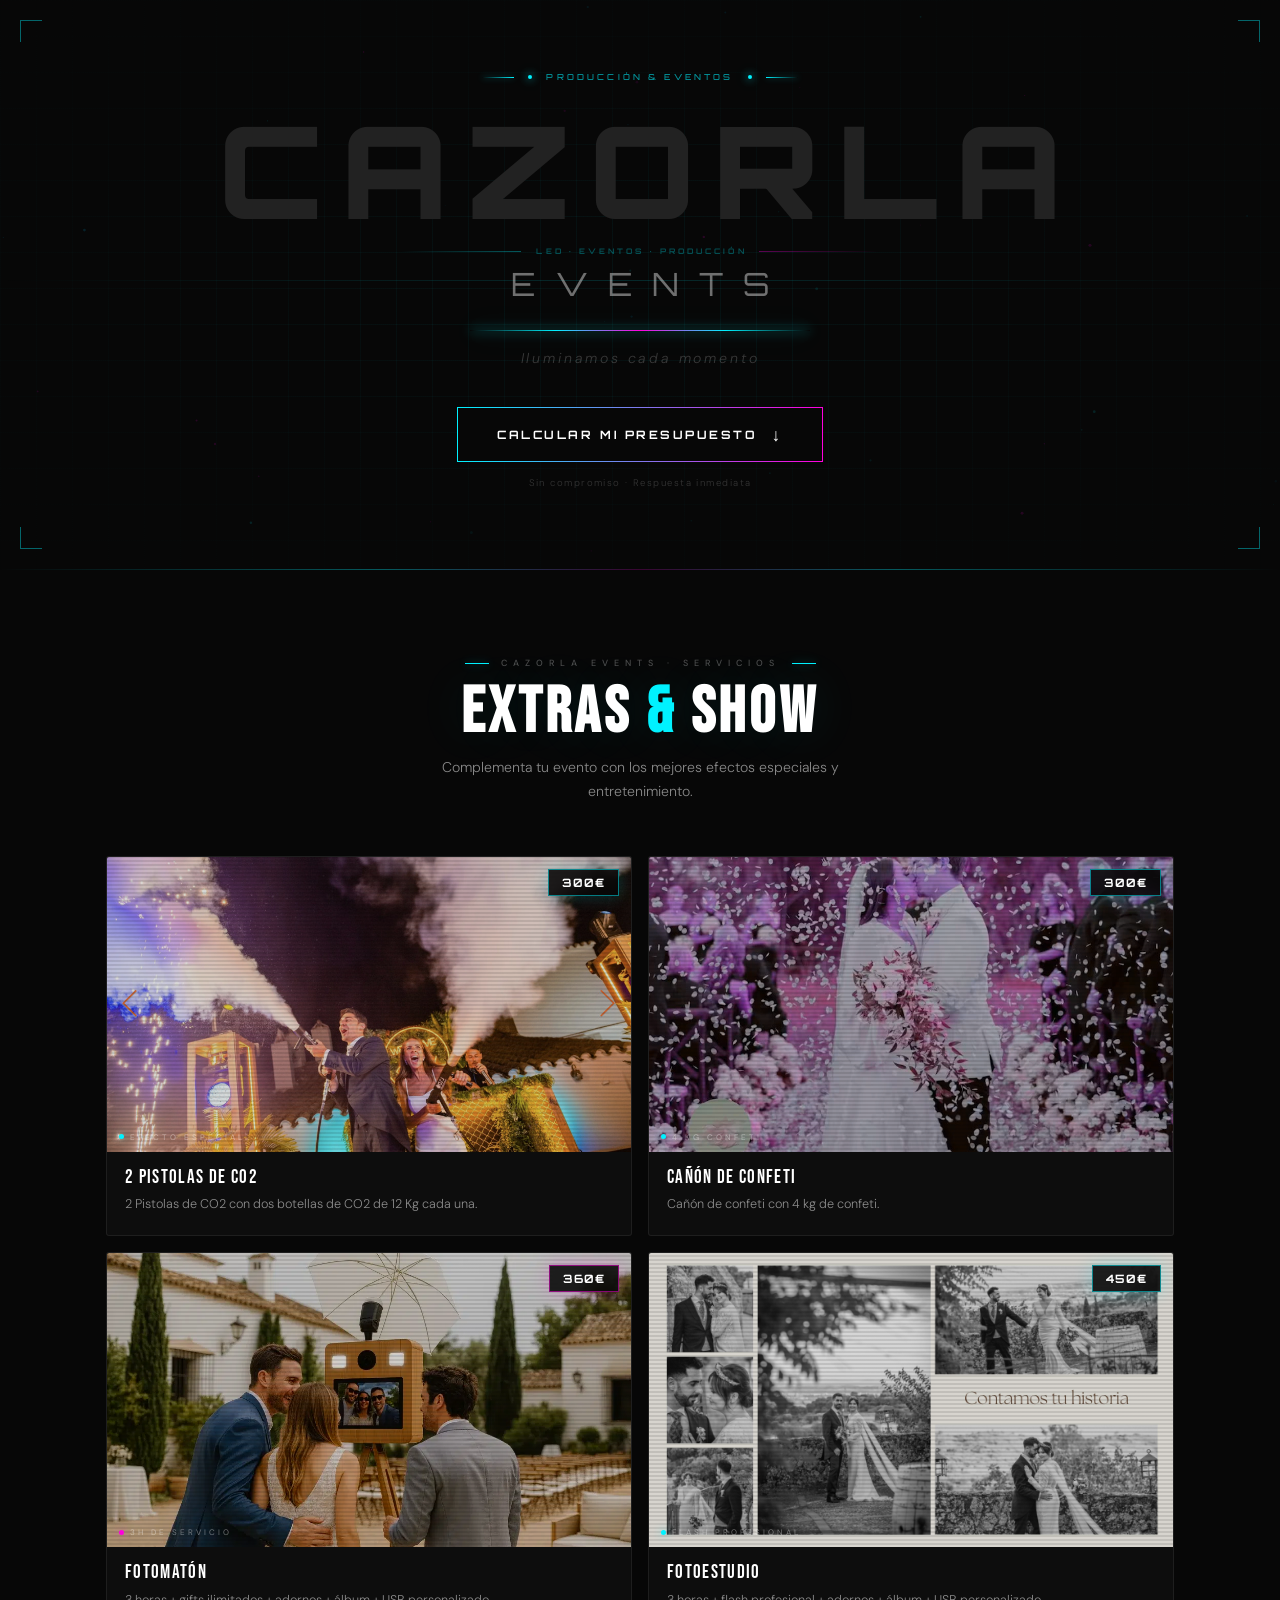
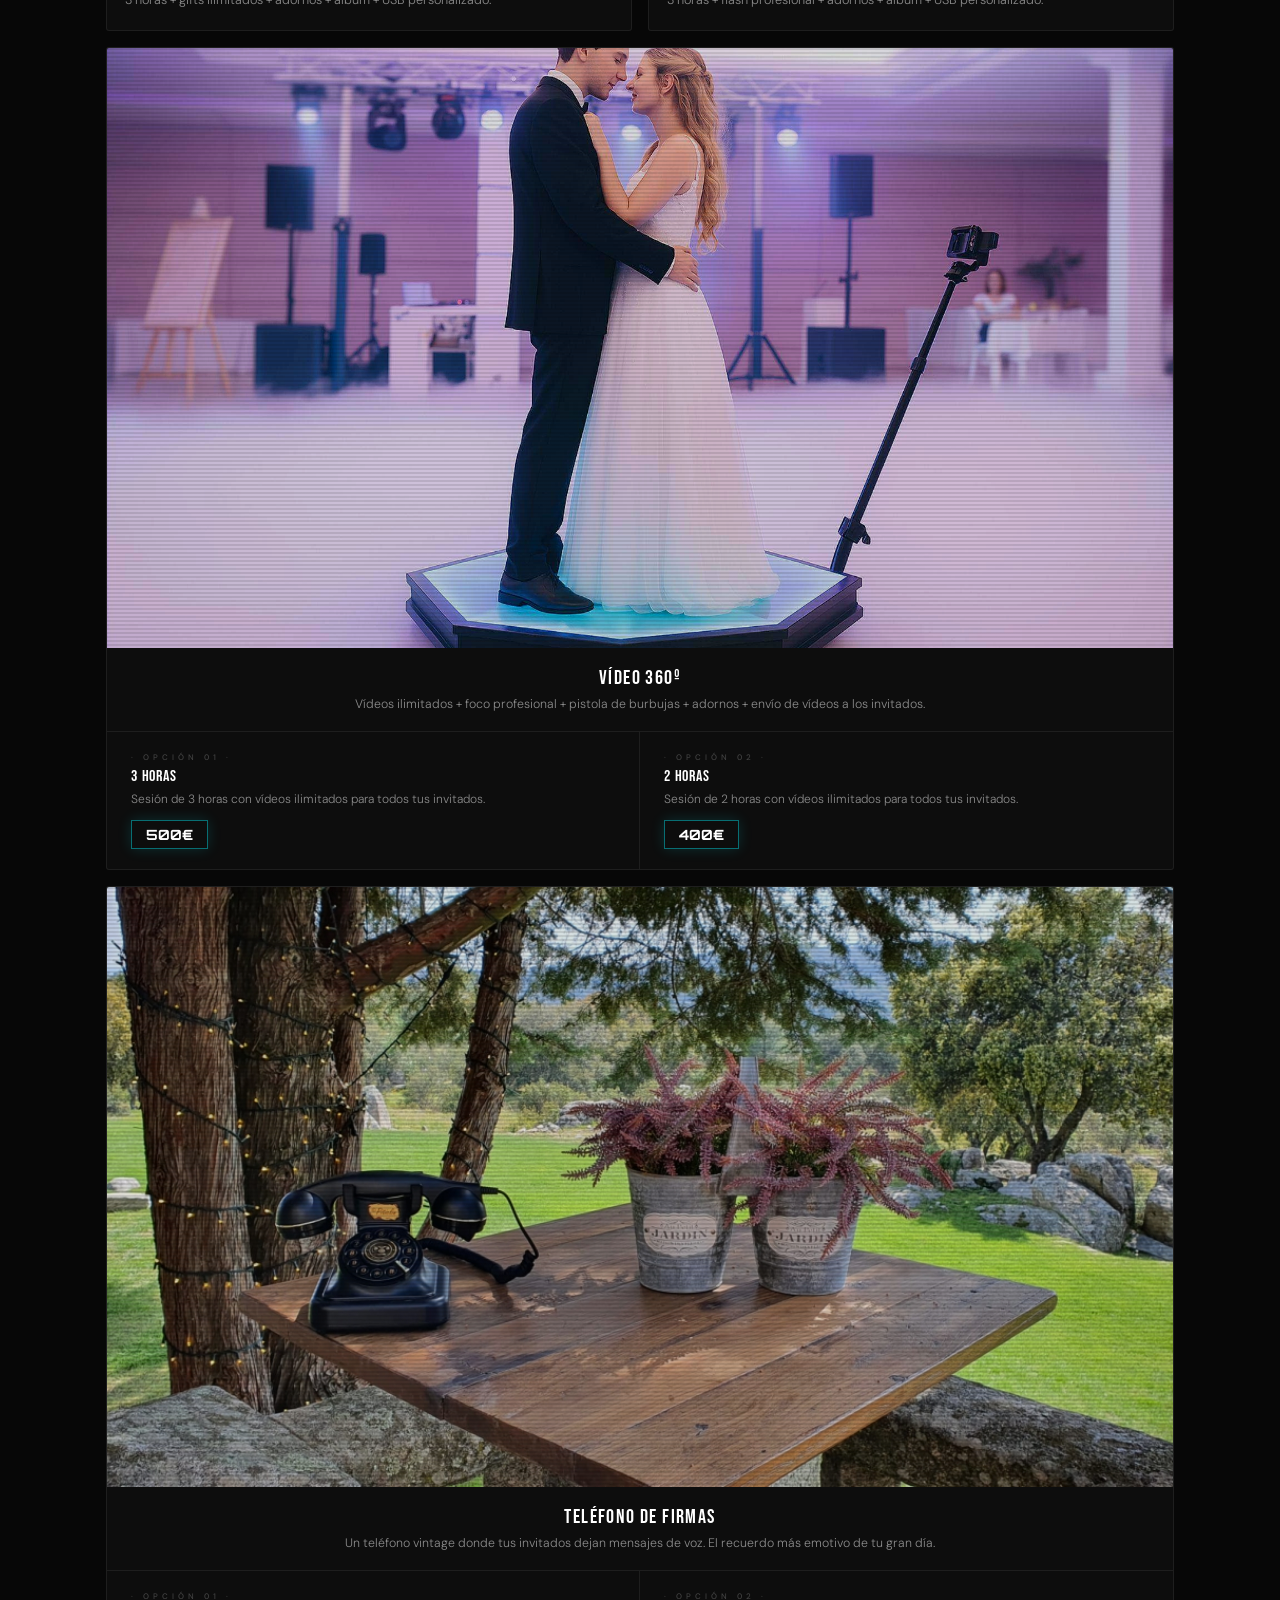
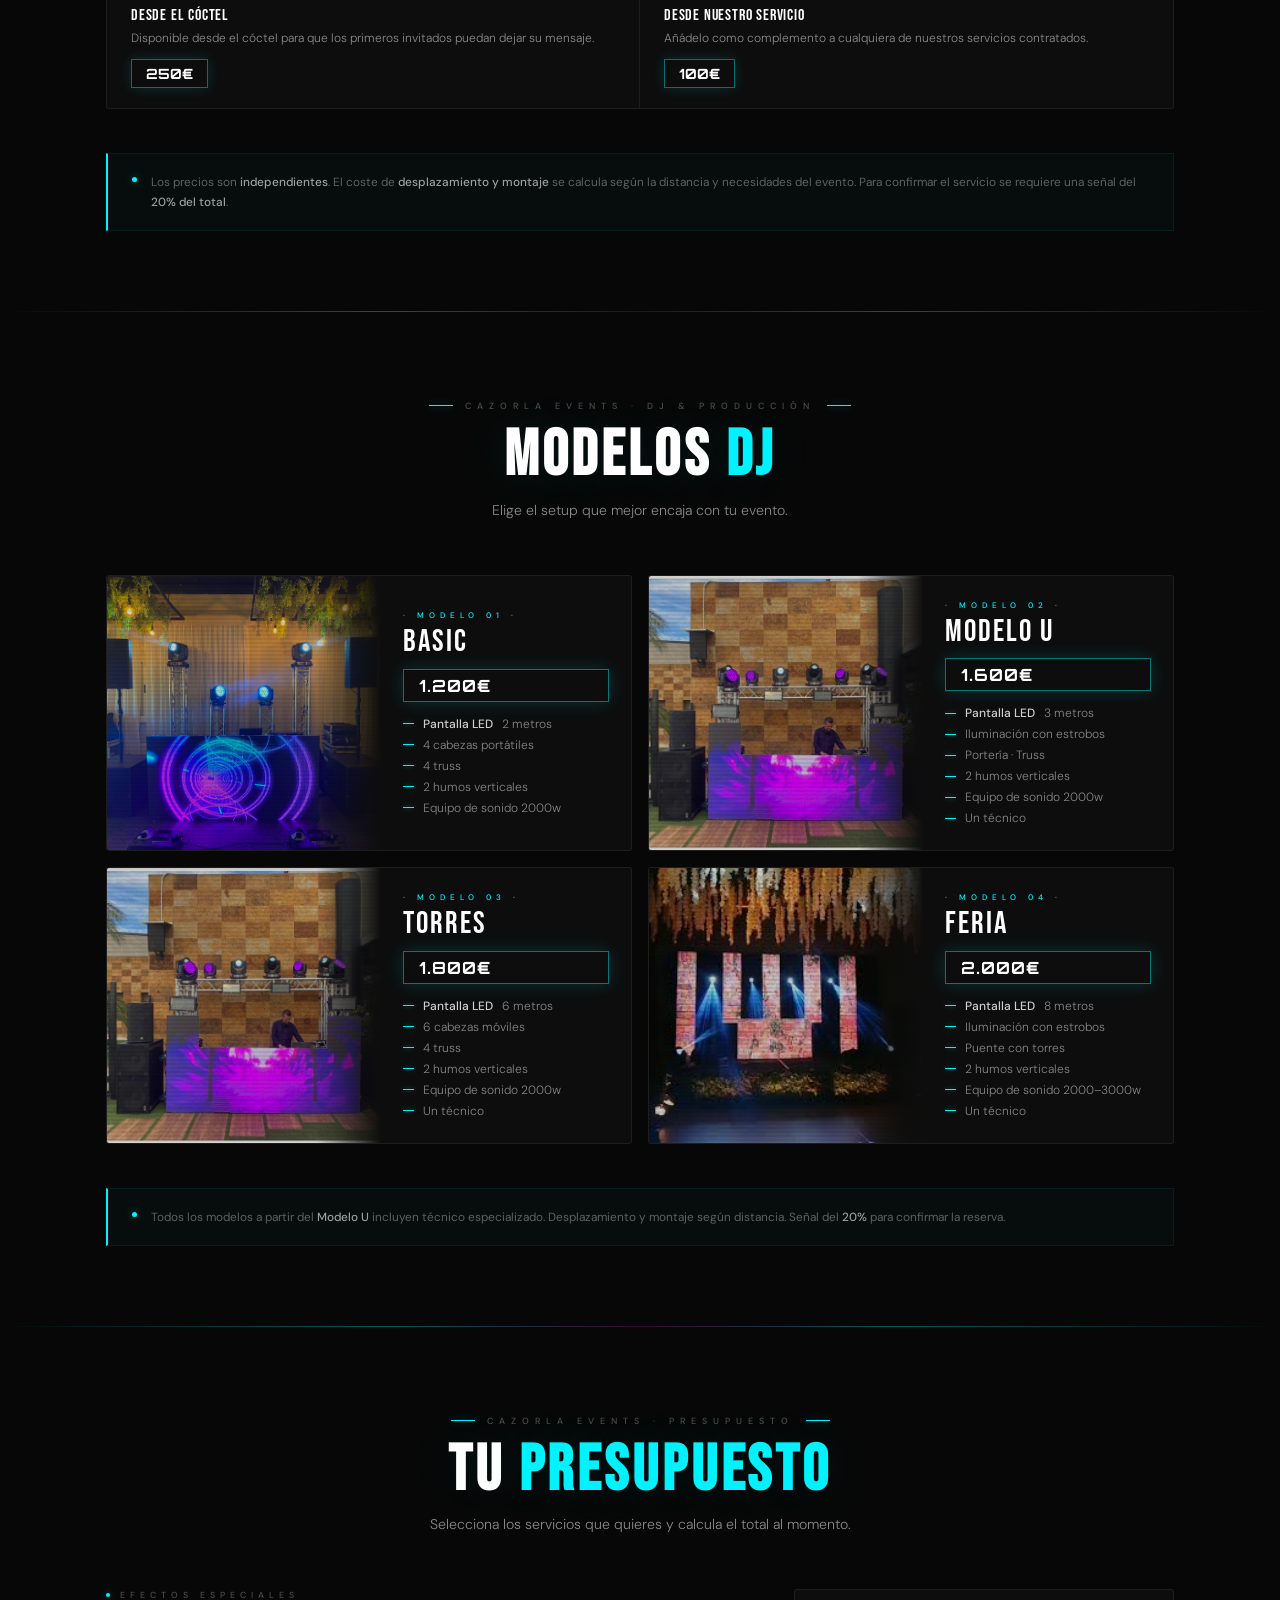
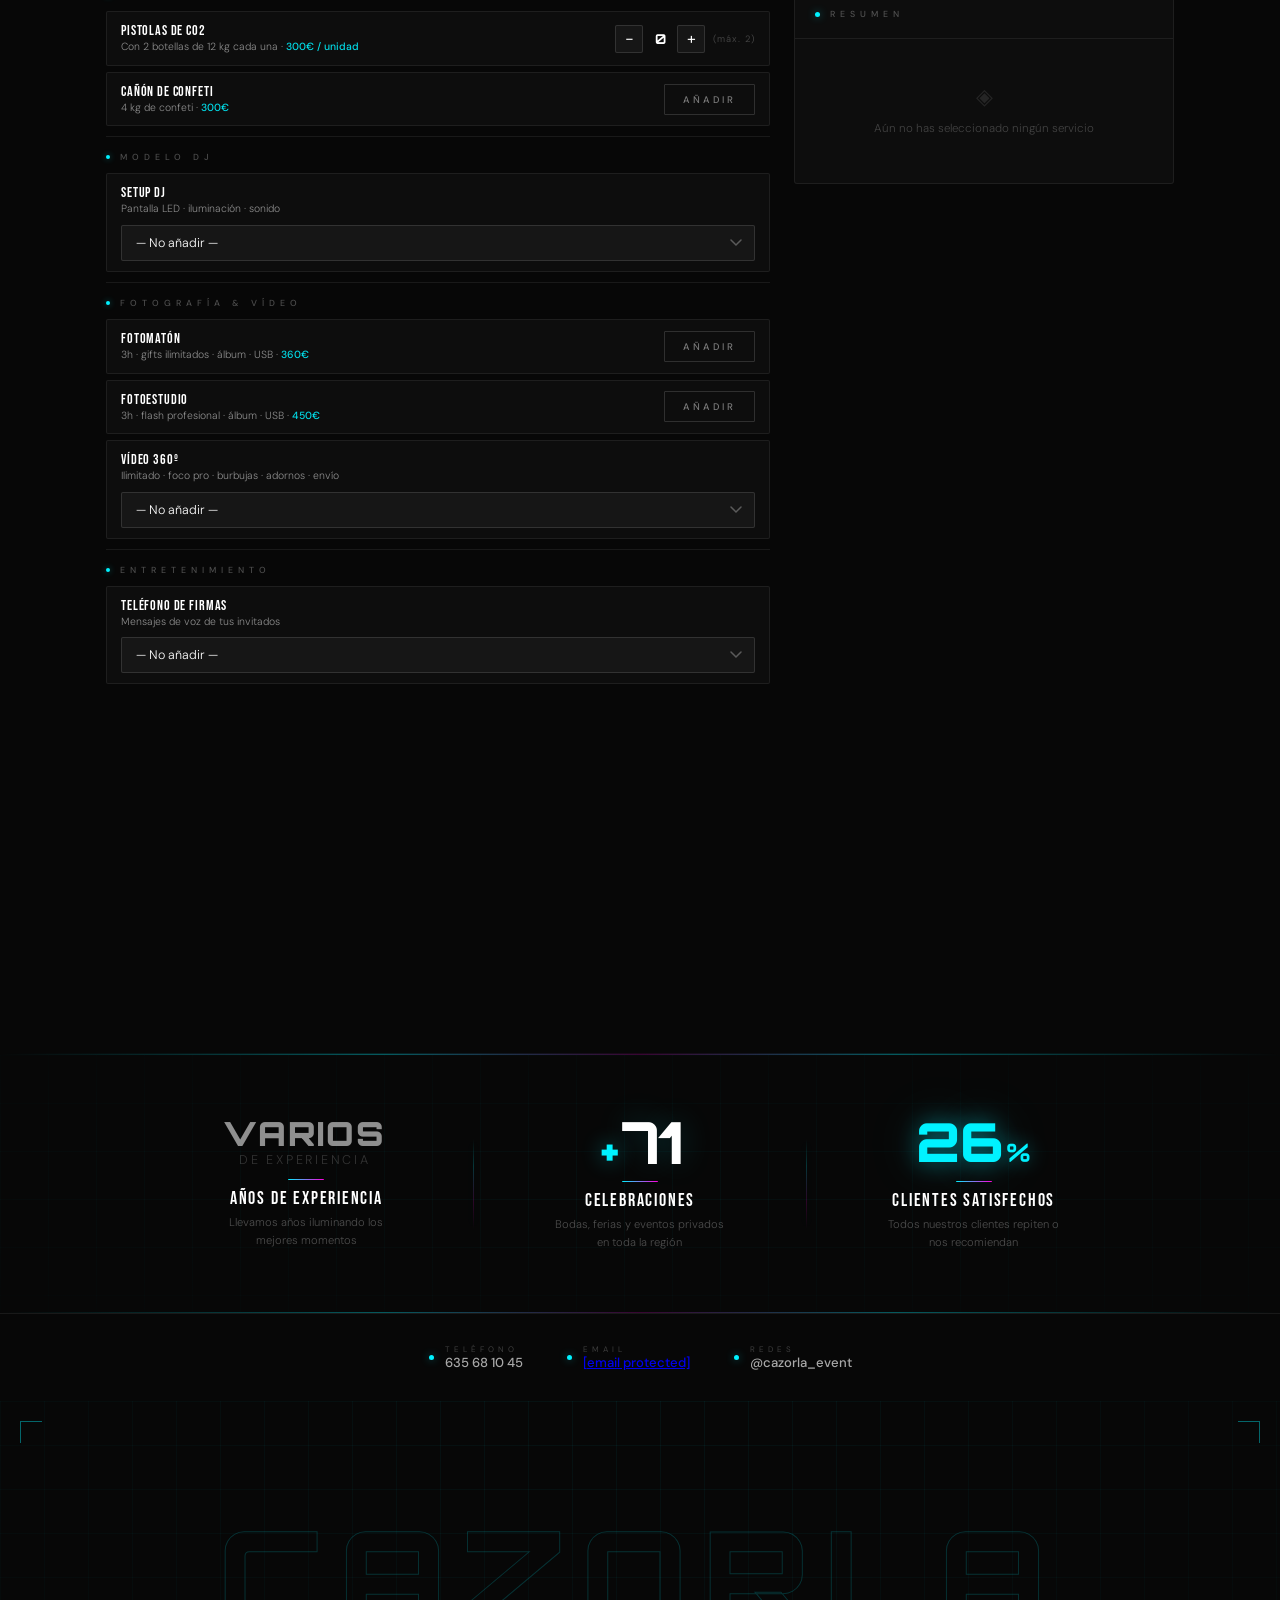
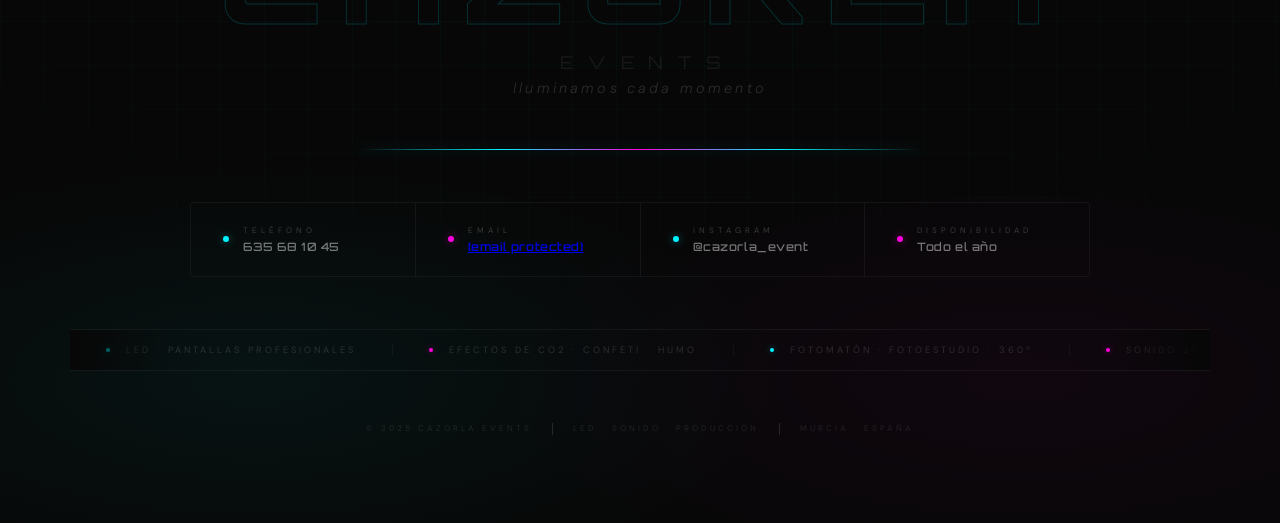
==== CatalogoCazorla.html @ fb874e27 "Update CatalogoCazorla.html" ====
<!DOCTYPE html>
<html lang="es">
<head>
<meta charset="UTF-8">
<meta name="viewport" content="width=device-width, initial-scale=1.0">
<title>Cazorla Events — Productos & Modelos</title>
<link href="https://fonts.googleapis.com/css2?family=Bebas+Neue&family=DM+Sans:ital,wght@0,300;0,400;0,500;1,300&family=Orbitron:wght@400;500;700;900&display=swap" rel="stylesheet">
<style>
*,*::before,*::after{box-sizing:border-box;margin:0;padding:0}
:root{
  --red:#00f2ff;--red2:#00d8e8;--purple:#ff00de;
  --bg:#070707;--bg2:#0d0d0d;
  --txt2:rgba(255,255,255,0.52);--txt3:rgba(255,255,255,0.22);
  --border:rgba(255,255,255,0.07);
  --glow-c:rgba(0,242,255,0.45);
  --glow-p:rgba(255,0,222,0.45);
  --cyan:#00f2ff;--pink:#ff00de;
  --cyan-glow:rgba(0,242,255,0.45);
  --pink-glow:rgba(255,0,222,0.45);
}
html,body{background:var(--bg);color:#fff;overflow-x:hidden;-webkit-font-smoothing:antialiased}

/* ═══════════════════════════════════
   HERO / TÍTULO
═══════════════════════════════════ */
.cze-wrap{
  position:relative;
  background:var(--bg);
  padding:72px 24px 80px;
  text-align:center;
  overflow:hidden;
  display:flex;
  flex-direction:column;
  align-items:center;
  justify-content:center;
  width:100%;
}
.cze-wrap::before{
  content:'';
  position:absolute;inset:0;pointer-events:none;
  background-image:
    linear-gradient(rgba(0,242,255,0.05) 1px,transparent 1px),
    linear-gradient(90deg,rgba(0,242,255,0.05) 1px,transparent 1px);
  background-size:36px 36px;
  mask-image:radial-gradient(ellipse 85% 75% at 50% 50%,black 20%,transparent 100%);
  -webkit-mask-image:radial-gradient(ellipse 85% 75% at 50% 50%,black 20%,transparent 100%);
}
.cze-wrap::after{
  content:'';position:absolute;inset:0;pointer-events:none;
  background:radial-gradient(ellipse 70% 65% at 50% 50%,transparent 0%,rgba(7,7,7,0.82) 100%);
}
#czeCanvas{
  position:absolute;inset:0;width:100%;height:100%;
  pointer-events:none;z-index:1;
}
.cze-eyebrow{
  position:relative;z-index:3;
  display:flex;align-items:center;gap:14px;margin-bottom:24px;
  animation:czeFadeUp 0.8s 0.1s cubic-bezier(0.16,1,0.3,1) both;
}
.cze-eyebrow-line{width:32px;height:1px;background:linear-gradient(90deg,transparent,var(--cyan));box-shadow:0 0 6px var(--cyan-glow)}
.cze-eyebrow-line.r{background:linear-gradient(90deg,var(--cyan),transparent)}
.cze-eyebrow-dot{width:4px;height:4px;background:var(--cyan);border-radius:50%;box-shadow:0 0 8px var(--cyan),0 0 16px var(--cyan-glow);animation:czePulse 2s ease-in-out infinite}
.cze-eyebrow-text{font-family:'Orbitron',sans-serif;font-size:0.52rem;font-weight:500;letter-spacing:0.38em;text-transform:uppercase;color:rgba(0,242,255,0.6)}
.cze-title{position:relative;z-index:3;margin:0;line-height:1;display:flex;flex-direction:column;align-items:center;gap:0}
.cze-cazorla{
  font-family:'Orbitron',sans-serif;font-weight:900;
  font-size:clamp(3.2rem,13vw,8rem);letter-spacing:0.07em;text-indent:0.07em;
  color:#fff;display:flex;
  animation:czeFadeUp 0.9s 0.3s cubic-bezier(0.16,1,0.3,1) both;
}
.cze-cazorla .l{display:inline-block;color:#222;text-shadow:none}
.cze-cazorla .l.lit{animation:neonTravel 3s infinite linear}
@keyframes neonTravel{
  0%,100%{color:#222;text-shadow:none}
  20%{color:var(--cyan);text-shadow:0 0 10px var(--cyan),0 0 20px var(--cyan),0 0 40px var(--cyan)}
  50%{color:var(--pink);text-shadow:0 0 10px var(--pink),0 0 20px var(--pink),0 0 40px var(--pink)}
  80%{color:var(--cyan);text-shadow:0 0 10px var(--cyan),0 0 20px var(--cyan)}
}
.cze-sep{
  position:relative;z-index:3;display:flex;align-items:center;gap:12px;
  width:min(480px,88%);margin:14px 0 12px;
  animation:czeFadeUp 0.8s 0.7s cubic-bezier(0.16,1,0.3,1) both;
}
.cze-sep-line{flex:1;height:1px;background:linear-gradient(90deg,transparent,rgba(0,242,255,0.35))}
.cze-sep-line.r{background:linear-gradient(90deg,rgba(255,0,222,0.35),transparent)}
.cze-sep-icon{font-family:'Orbitron',sans-serif;font-size:0.48rem;letter-spacing:0.4em;text-indent:0.4em;color:rgba(0,242,255,0.3);text-transform:uppercase;white-space:nowrap}
.cze-events{
  font-family:'Orbitron',sans-serif;font-weight:400;
  font-size:clamp(0.9rem,3.2vw,2rem);letter-spacing:0.62em;text-indent:0.62em;
  color:transparent;text-shadow:none;text-transform:uppercase;
  animation:czeFadeUp 0.8s 0.65s cubic-bezier(0.16,1,0.3,1) both,eventsReveal 1s 1.3s cubic-bezier(0.16,1,0.3,1) forwards;
}
@keyframes eventsReveal{
  from{color:transparent;letter-spacing:0.9em;text-indent:0.9em}
  to{color:rgba(255,255,255,0.42);letter-spacing:0.62em;text-indent:0.62em}
}
.cze-redline{
  position:relative;z-index:3;margin-top:30px;
  width:min(340px,70%);height:1px;
  background:linear-gradient(90deg,transparent,var(--cyan),var(--pink),var(--cyan),transparent);
  box-shadow:0 0 12px var(--cyan),0 0 28px var(--cyan-glow);
  animation:czeFadeUp 0.8s 1s cubic-bezier(0.16,1,0.3,1) both,lineBreath 3s 2s ease-in-out infinite;
}
@keyframes lineBreath{
  0%,100%{box-shadow:0 0 12px var(--cyan),0 0 28px var(--cyan-glow)}
  50%{box-shadow:0 0 20px var(--pink),0 0 50px var(--pink-glow),0 0 80px rgba(255,0,222,0.15)}
}
.cze-tagline{
  position:relative;z-index:3;margin-top:18px;
  font-family:'DM Sans',sans-serif;font-style:italic;font-weight:300;
  font-size:clamp(0.72rem,1.4vw,0.88rem);letter-spacing:0.2em;
  color:rgba(255,255,255,0.2);
  animation:czeFadeUp 0.8s 1.1s cubic-bezier(0.16,1,0.3,1) both;
}

/* ── CTA BUTTON ── */
.cze-cta-wrap{
  position:relative;z-index:3;
  margin-top:40px;
  animation:czeFadeUp 0.9s 1.4s cubic-bezier(0.16,1,0.3,1) both;
  display:flex;flex-direction:column;align-items:center;gap:14px;
}
.cze-cta-btn{
  position:relative;
  display:inline-flex;align-items:center;gap:14px;
  padding:16px 40px;
  background:transparent;
  border:none;
  cursor:pointer;
  font-family:'Orbitron',sans-serif;
  font-size:0.72rem;font-weight:700;
  letter-spacing:0.22em;text-transform:uppercase;
  color:#fff;
  text-decoration:none;
  overflow:hidden;
  transition:transform 0.35s cubic-bezier(0.16,1,0.3,1);
}
.cze-cta-btn::before{
  content:'';position:absolute;inset:0;
  background:linear-gradient(90deg,var(--cyan),var(--pink),var(--cyan));
  background-size:200% 100%;
  animation:ctaShift 3s linear infinite;
  z-index:0;
}
.cze-cta-btn::after{
  content:'';position:absolute;inset:1px;
  background:var(--bg);
  z-index:1;
  transition:background 0.3s;
}
@keyframes ctaShift{
  0%{background-position:0% 0%}
  100%{background-position:200% 0%}
}
.cze-cta-btn:hover::after{background:rgba(7,7,7,0.6)}
.cze-cta-btn:hover{transform:translateY(-3px)}
.cze-cta-btn:hover .cze-cta-glow{opacity:1}
.cze-cta-text{position:relative;z-index:2}
.cze-cta-arrow{
  position:relative;z-index:2;
  font-size:1.1rem;
  transition:transform 0.25s cubic-bezier(0.16,1,0.3,1);
}
.cze-cta-btn:hover .cze-cta-arrow{transform:translateX(5px)}
.cze-cta-glow{
  position:absolute;inset:-2px;z-index:-1;
  background:linear-gradient(90deg,var(--cyan),var(--pink));
  opacity:0;
  filter:blur(14px);
  transition:opacity 0.4s;
  border-radius:2px;
}
.cze-cta-hint{
  font-family:'DM Sans',sans-serif;font-size:0.6rem;font-weight:300;
  letter-spacing:0.15em;color:rgba(255,255,255,0.18);
  animation:czePulse 3s ease-in-out infinite;
}

/* ── CORNER DECO ── */
.cze-corner{position:absolute;z-index:3;width:22px;height:22px;pointer-events:none}
.cze-corner.tl{top:20px;left:20px;border-top:1px solid rgba(0,242,255,0.4);border-left:1px solid rgba(0,242,255,0.4)}
.cze-corner.tr{top:20px;right:20px;border-top:1px solid rgba(0,242,255,0.4);border-right:1px solid rgba(0,242,255,0.4)}
.cze-corner.bl{bottom:20px;left:20px;border-bottom:1px solid rgba(0,242,255,0.4);border-left:1px solid rgba(0,242,255,0.4)}
.cze-corner.br{bottom:20px;right:20px;border-bottom:1px solid rgba(0,242,255,0.4);border-right:1px solid rgba(0,242,255,0.4)}

@keyframes czeFadeUp{from{opacity:0;transform:translateY(16px)}to{opacity:1;transform:translateY(0)}}
@keyframes czePulse{
  0%,100%{opacity:1;box-shadow:0 0 8px var(--cyan),0 0 16px var(--cyan-glow)}
  50%{opacity:0.3;box-shadow:none}
}
.cze-cazorla .l:nth-child(1).lit{animation-delay:0.0s}
.cze-cazorla .l:nth-child(2).lit{animation-delay:0.15s}
.cze-cazorla .l:nth-child(3).lit{animation-delay:0.30s}
.cze-cazorla .l:nth-child(4).lit{animation-delay:0.45s}
.cze-cazorla .l:nth-child(5).lit{animation-delay:0.60s}
.cze-cazorla .l:nth-child(6).lit{animation-delay:0.75s}
.cze-cazorla .l:nth-child(7).lit{animation-delay:0.90s}

/* ═══════════════════════════════════
   CATÁLOGO
═══════════════════════════════════ */
.section{width:100%;max-width:1140px;margin:0 auto;padding:80px 36px}
.section-header{text-align:center;margin-bottom:52px}
.section-tag{display:inline-flex;align-items:center;gap:12px;margin-bottom:14px;font-family:'DM Sans',sans-serif;font-size:0.56rem;font-weight:500;letter-spacing:6px;text-transform:uppercase;color:rgba(255,255,255,0.28)}
.section-tag::before,.section-tag::after{content:'';width:24px;height:1px;background:var(--red);box-shadow:0 0 8px var(--glow-c)}
.section-title{font-family:'Bebas Neue',sans-serif;font-size:clamp(2.8rem,5vw,4.8rem);letter-spacing:0.06em;line-height:0.95;text-shadow:0 0 50px rgba(0,242,255,0.1)}
.section-title span{color:var(--red)}
.section-sub{font-family:'DM Sans',sans-serif;font-weight:300;font-size:0.88rem;color:var(--txt2);margin-top:12px;max-width:430px;margin-left:auto;margin-right:auto;line-height:1.7}
.divider{height:1px;background:linear-gradient(90deg,transparent,rgba(0,242,255,0.35) 30%,rgba(255,0,222,0.2) 50%,rgba(0,242,255,0.35) 70%,transparent)}
.g2{display:grid;grid-template-columns:1fr 1fr;gap:16px;margin-bottom:16px}
.g1{display:grid;grid-template-columns:1fr;margin-bottom:16px}

.card{position:relative;background:var(--bg2);border:1px solid var(--border);border-radius:3px;overflow:hidden;display:flex;flex-direction:column;transition:transform 0.4s cubic-bezier(0.16,1,0.3,1),border-color 0.4s,box-shadow 0.4s;opacity:0;animation:fadeUp 0.65s cubic-bezier(0.16,1,0.3,1) forwards}
.card:hover{transform:translateY(-5px);border-color:rgba(0,242,255,0.28);box-shadow:0 18px 55px rgba(0,0,0,0.6),0 0 35px rgba(0,242,255,0.07)}
.card:nth-child(1){animation-delay:.04s}.card:nth-child(2){animation-delay:.11s}
.card-img{position:relative;width:100%;aspect-ratio:16/9;overflow:hidden;background:#0a0a0a;flex-shrink:0}
.card-img img{width:100%;height:100%;object-fit:cover;display:block;transition:transform 0.6s cubic-bezier(0.16,1,0.3,1),filter 0.4s;filter:brightness(0.85) saturate(1.1)}
.card:hover .card-img img{transform:scale(1.05);filter:brightness(1) saturate(1.2)}
.card-img::after{content:'';position:absolute;inset:0;pointer-events:none;z-index:2;background:repeating-linear-gradient(0deg,transparent,transparent 2px,rgba(0,0,0,0.1) 2px,rgba(0,0,0,0.1) 4px)}
.card-price{position:absolute;top:12px;right:12px;z-index:5;background:rgba(7,7,7,0.88);border:1px solid rgba(0,242,255,0.5);padding:5px 13px;font-family:'Orbitron',sans-serif;font-size:0.72rem;font-weight:700;color:#fff;letter-spacing:1px;backdrop-filter:blur(8px);box-shadow:0 0 18px rgba(0,242,255,0.22)}
.card-price.p{border-color:rgba(255,0,222,0.5);box-shadow:0 0 18px rgba(255,0,222,0.22)}
.dot{width:5px;height:5px;border-radius:50%;background:var(--red);box-shadow:0 0 8px var(--glow-c);animation:lp 2.1s ease-in-out infinite;flex-shrink:0}
.dot.p{background:var(--purple);box-shadow:0 0 8px var(--glow-p)}
@keyframes lp{0%,100%{opacity:1}50%{opacity:.25}}
.card-led{position:absolute;bottom:10px;left:12px;z-index:5;display:flex;align-items:center;gap:6px}
.led-lbl{font-family:'DM Sans',sans-serif;font-size:0.5rem;letter-spacing:3px;text-transform:uppercase;color:rgba(255,255,255,0.4)}
.card-body{padding:16px 18px 20px;display:flex;flex-direction:column;flex:1}
.card-name{font-family:'Bebas Neue',sans-serif;font-size:1.2rem;letter-spacing:0.07em;color:#fff;margin-bottom:7px;line-height:1}
.card-desc{font-family:'DM Sans',sans-serif;font-weight:300;font-size:0.79rem;color:var(--txt2);line-height:1.65;flex:1}

.tel-card{background:var(--bg2);border:1px solid var(--border);border-radius:3px;overflow:hidden;opacity:0;animation:fadeUp 0.65s cubic-bezier(0.16,1,0.3,1) .04s forwards;transition:border-color 0.4s,box-shadow 0.4s}
.tel-card:hover{border-color:rgba(0,242,255,0.28);box-shadow:0 18px 55px rgba(0,0,0,0.6),0 0 35px rgba(0,242,255,0.07)}
.tel-top{display:flex;flex-direction:column;align-items:center;padding:0;border-bottom:1px solid var(--border)}
.tel-img{width:100%;height:0;padding-bottom:56.25%;position:relative;overflow:hidden}
.tel-img img{position:absolute;inset:0;width:100%;height:100%;object-fit:cover;filter:brightness(0.88) saturate(1.1);transition:transform 0.6s cubic-bezier(0.16,1,0.3,1),filter 0.4s}
.tel-card:hover .tel-img img{transform:scale(1.05);filter:brightness(1) saturate(1.2)}
.tel-img::after{content:'';position:absolute;inset:0;pointer-events:none;z-index:2;background:repeating-linear-gradient(0deg,transparent,transparent 2px,rgba(0,0,0,0.1) 2px,rgba(0,0,0,0.1) 4px)}
.tel-text{padding:18px 24px 16px;text-align:center;width:100%}
.tel-title{font-family:'Bebas Neue',sans-serif;font-size:1.25rem;letter-spacing:0.07em;color:#fff;margin-bottom:5px;text-align:center}
.tel-sub{font-family:'DM Sans',sans-serif;font-weight:300;font-size:0.77rem;color:var(--txt2);text-align:center;line-height:1.6}
.tel-options{display:grid;grid-template-columns:1fr 1fr}
.tel-opt{padding:20px 24px;border-right:1px solid var(--border)}
.tel-opt:last-child{border-right:none}
.tel-opt-label{font-family:'DM Sans',sans-serif;font-size:0.5rem;font-weight:500;letter-spacing:4px;text-transform:uppercase;color:var(--txt3);margin-bottom:5px;display:block}
.tel-opt-name{font-family:'Bebas Neue',sans-serif;font-size:1rem;letter-spacing:0.05em;color:#fff;margin-bottom:4px}
.tel-opt-desc{font-family:'DM Sans',sans-serif;font-weight:300;font-size:0.75rem;color:var(--txt2);line-height:1.55;margin-bottom:12px}
.tel-price{display:inline-block;font-family:'Orbitron',sans-serif;font-size:0.88rem;font-weight:700;color:#fff;border:1px solid rgba(0,242,255,0.42);padding:5px 14px;box-shadow:0 0 14px rgba(0,242,255,0.15)}

.model-card{position:relative;background:var(--bg2);border:1px solid var(--border);border-radius:3px;overflow:hidden;display:grid;grid-template-columns:1.1fr 1fr;min-height:270px;transition:transform 0.4s cubic-bezier(0.16,1,0.3,1),border-color 0.4s,box-shadow 0.4s;opacity:0;animation:fadeUp 0.65s cubic-bezier(0.16,1,0.3,1) forwards}
.model-card::after{content:'';position:absolute;left:0;top:0;bottom:0;width:3px;background:linear-gradient(180deg,transparent,var(--red) 40%,transparent);opacity:0;transition:opacity 0.4s}
.model-card:hover{transform:translateY(-5px);border-color:rgba(0,242,255,0.28);box-shadow:0 22px 60px rgba(0,0,0,0.65),0 0 45px rgba(0,242,255,0.07)}
.model-card:hover::after{opacity:1}
.model-card:nth-child(1){animation-delay:.04s}.model-card:nth-child(2){animation-delay:.12s}
.model-img{position:relative;overflow:hidden;background:#0a0a0a}
.model-img img{width:100%;height:100%;object-fit:cover;display:block;transition:transform 0.7s cubic-bezier(0.16,1,0.3,1),filter 0.4s;filter:brightness(0.82) saturate(1.15)}
.model-card:hover .model-img img{transform:scale(1.06);filter:brightness(0.95) saturate(1.25)}
.model-img::after{content:'';position:absolute;inset:0;pointer-events:none;background:repeating-linear-gradient(0deg,transparent,transparent 2px,rgba(0,0,0,0.07) 2px,rgba(0,0,0,0.07) 4px)}
.model-img::before{content:'';position:absolute;top:0;right:0;bottom:0;width:65px;background:linear-gradient(90deg,transparent,var(--bg2));z-index:3}
.model-info{padding:24px 22px;display:flex;flex-direction:column;justify-content:center;position:relative;z-index:2}
.model-badge{font-family:'DM Sans',sans-serif;font-size:0.5rem;font-weight:500;letter-spacing:5px;text-transform:uppercase;color:var(--red);margin-bottom:7px;display:block}
.model-name{font-family:'Bebas Neue',sans-serif;font-size:1.95rem;letter-spacing:0.06em;color:#fff;line-height:0.95;margin-bottom:12px}
.model-price{display:inline-block;font-family:'Orbitron',sans-serif;font-size:1.05rem;font-weight:700;color:#fff;border:1px solid rgba(0,242,255,0.45);padding:5px 15px;margin-bottom:14px;box-shadow:0 0 18px rgba(0,242,255,0.16);letter-spacing:1px}
.model-specs{list-style:none;display:flex;flex-direction:column;gap:5px}
.model-specs li{display:flex;align-items:center;gap:9px;font-family:'DM Sans',sans-serif;font-weight:300;font-size:0.75rem;color:rgba(255,255,255,0.5)}
.model-specs li::before{content:'';width:11px;height:1px;background:var(--red);flex-shrink:0;box-shadow:0 0 5px var(--glow-c)}
.model-specs li strong{color:rgba(255,255,255,0.8);font-weight:500}

.nota{margin-top:44px;padding:18px 24px;border:1px solid rgba(0,242,255,0.08);background:rgba(0,242,255,0.02);display:flex;align-items:flex-start;gap:14px;border-left:2px solid var(--red)}
.nota-dot{width:5px;height:5px;border-radius:50%;background:var(--red);box-shadow:0 0 8px var(--glow-c);flex-shrink:0;margin-top:5px;animation:lp 2s ease-in-out infinite}
.nota-txt{font-family:'DM Sans',sans-serif;font-size:0.74rem;color:rgba(255,255,255,0.35);line-height:1.7}
.nota-txt strong{color:rgba(255,255,255,0.6);font-weight:500}

.contact-strip{display:flex;justify-content:center;align-items:center;gap:44px;padding:30px 40px;border-top:1px solid var(--border);flex-wrap:wrap}
.ci{display:flex;align-items:center;gap:11px}
.ci-dot{width:5px;height:5px;border-radius:50%;background:var(--red);box-shadow:0 0 8px var(--glow-c);flex-shrink:0}
.ci-lbl{font-family:'DM Sans',sans-serif;font-size:0.5rem;letter-spacing:4px;text-transform:uppercase;color:var(--txt3);display:block}
.ci-val{font-family:'DM Sans',sans-serif;font-size:0.82rem;font-weight:500;color:rgba(255,255,255,0.65);display:block}

@keyframes fadeUp{from{opacity:0;transform:translateY(22px)}to{opacity:1;transform:translateY(0)}}

/* ── CALCULADORA ── */
[data-calc-section], [data-calc-left] { overflow-anchor: none; }
.calc-wrap{display:grid;grid-template-columns:1fr 380px;gap:24px;align-items:start;min-width:0;width:100%}
.calc-group{margin-bottom:10px}
.calc-group-title{display:flex;align-items:center;gap:10px;font-family:'DM Sans',sans-serif;font-size:0.55rem;font-weight:500;letter-spacing:5px;text-transform:uppercase;color:rgba(255,255,255,0.28);padding:14px 0 10px;border-top:1px solid var(--border)}
.calc-group:first-child .calc-group-title{border-top:none;padding-top:0}
.calc-group-dot{width:4px;height:4px;border-radius:50%;background:var(--red);box-shadow:0 0 6px var(--glow-c);flex-shrink:0}
.calc-item{display:flex;align-items:center;justify-content:space-between;gap:12px;padding:10px 14px;background:var(--bg2);border:1px solid var(--border);border-radius:2px;margin-bottom:6px;transition:border-color 0.3s,background 0.3s}
.calc-item.active{border-color:rgba(0,242,255,0.3);background:rgba(0,242,255,0.03)}
.calc-item-select{flex-wrap:wrap;gap:8px}
.calc-item-info{flex:1;min-width:0}
.calc-item-name{font-family:'Bebas Neue',sans-serif;font-size:0.88rem;letter-spacing:0.06em;color:#fff;margin-bottom:1px}
.calc-item-sub{font-family:'DM Sans',sans-serif;font-size:0.65rem;font-weight:300;color:var(--txt2);line-height:1.4}
.calc-item-price-inline{color:rgba(0,242,255,0.9);font-weight:500}
.calc-qty{display:flex;align-items:center;gap:8px;flex-shrink:0}
.qty-btn{width:28px;height:28px;border-radius:2px;border:1px solid rgba(255,255,255,0.12);background:rgba(255,255,255,0.04);color:#fff;font-size:1rem;cursor:pointer;transition:background 0.2s,border-color 0.2s;display:flex;align-items:center;justify-content:center;font-family:'DM Sans',sans-serif}
.qty-btn:hover{background:rgba(0,242,255,0.1);border-color:rgba(0,242,255,0.4)}
.qty-val{font-family:'Orbitron',sans-serif;font-size:0.85rem;font-weight:700;color:#fff;min-width:18px;text-align:center}
.qty-max{font-family:'DM Sans',sans-serif;font-size:0.58rem;color:var(--txt3);letter-spacing:1px;white-space:nowrap}
.calc-toggle{flex-shrink:0}
.toggle-btn{font-family:'DM Sans',sans-serif;font-size:0.6rem;font-weight:500;letter-spacing:3px;text-transform:uppercase;padding:8px 18px;border:1px solid rgba(255,255,255,0.14);background:transparent;color:rgba(255,255,255,0.45);cursor:pointer;border-radius:1px;transition:background 0.25s,border-color 0.25s,color 0.25s;white-space:nowrap}
.toggle-btn:hover{background:rgba(0,242,255,0.08);border-color:rgba(0,242,255,0.4);color:#fff}
.toggle-btn.on{background:rgba(0,242,255,0.12);border-color:rgba(0,242,255,0.55);color:#fff}
.calc-select-row{width:100%}
.calc-select{width:100%;padding:9px 14px;background:rgba(255,255,255,0.04);border:1px solid rgba(255,255,255,0.12);border-radius:2px;color:#fff;font-family:'DM Sans',sans-serif;font-size:0.78rem;font-weight:300;cursor:pointer;outline:none;transition:border-color 0.25s;-webkit-appearance:none;appearance:none;background-image:url("data:image/svg+xml,%3Csvg xmlns='http://www.w3.org/2000/svg' width='12' height='8' viewBox='0 0 12 8'%3E%3Cpath d='M1 1l5 5 5-5' stroke='rgba(255,255,255,0.3)' stroke-width='1.5' fill='none' stroke-linecap='round'/%3E%3C/svg%3E");background-repeat:no-repeat;background-position:right 12px center;padding-right:36px}
.calc-select:focus{border-color:rgba(0,242,255,0.45)}
.calc-select option{background:#1a1a1a;color:#fff}
.calc-summary{background:var(--bg2);border:1px solid var(--border);border-radius:3px;overflow:hidden;position:sticky;top:24px}
.calc-summary-title{display:flex;align-items:center;gap:10px;padding:18px 20px;border-bottom:1px solid var(--border);font-family:'DM Sans',sans-serif;font-size:0.55rem;font-weight:500;letter-spacing:5px;text-transform:uppercase;color:rgba(255,255,255,0.28)}
.calc-summary-dot{width:5px;height:5px;border-radius:50%;background:var(--red);box-shadow:0 0 8px var(--glow-c);animation:lp 2.1s ease-in-out infinite;flex-shrink:0}
.calc-lines{padding:8px 0;min-height:80px}
.calc-empty{display:flex;flex-direction:column;align-items:center;justify-content:center;padding:36px 20px;gap:10px}
.calc-empty-icon{font-size:1.4rem;color:rgba(255,255,255,0.1)}
.calc-empty-txt{font-family:'DM Sans',sans-serif;font-size:0.72rem;font-weight:300;color:var(--txt3);text-align:center;line-height:1.6}
.calc-line{display:flex;align-items:center;justify-content:space-between;padding:11px 20px;border-bottom:1px solid rgba(255,255,255,0.04);animation:fadeUp 0.3s cubic-bezier(0.16,1,0.3,1) both}
.calc-line:last-child{border-bottom:none}
.calc-line-left{display:flex;align-items:center;gap:10px;flex:1;min-width:0}
.calc-line-dot{width:4px;height:4px;border-radius:50%;background:var(--red);box-shadow:0 0 6px var(--glow-c);flex-shrink:0}
.calc-line-name{font-family:'DM Sans',sans-serif;font-size:0.78rem;font-weight:400;color:rgba(255,255,255,0.75);white-space:nowrap;overflow:hidden;text-overflow:ellipsis}
.calc-line-price{font-family:'Orbitron',sans-serif;font-size:0.72rem;font-weight:700;color:#fff;white-space:nowrap;margin-left:12px}
.calc-line-remove{width:22px;height:22px;border-radius:50%;border:1px solid rgba(255,255,255,0.1);background:transparent;color:rgba(255,255,255,0.3);font-size:0.7rem;cursor:pointer;margin-left:8px;flex-shrink:0;display:flex;align-items:center;justify-content:center;transition:background 0.2s,color 0.2s,border-color 0.2s}
.calc-line-remove:hover{background:rgba(0,242,255,0.12);color:#fff;border-color:rgba(0,242,255,0.4)}
.calc-total-row{padding:0 20px 20px}
.calc-total-divider{height:1px;background:linear-gradient(90deg,transparent,rgba(0,242,255,0.4),rgba(255,0,222,0.3),rgba(0,242,255,0.4),transparent);margin:0 0 16px}
.calc-total{display:flex;align-items:center;justify-content:space-between;margin-bottom:6px}
.calc-total-label{font-family:'DM Sans',sans-serif;font-size:0.58rem;letter-spacing:4px;text-transform:uppercase;color:var(--txt3)}
.calc-total-num{font-family:'Orbitron',sans-serif;font-size:1.6rem;font-weight:700;color:#fff;text-shadow:0 0 20px rgba(0,242,255,0.35),0 0 40px rgba(0,242,255,0.15)}
.calc-total-sub{font-family:'DM Sans',sans-serif;font-size:0.62rem;font-weight:300;color:var(--txt3);margin-bottom:18px}
.calc-offer{display:flex;align-items:flex-start;gap:12px;margin-bottom:14px;padding:14px 16px;background:rgba(0,242,255,0.03);border:1px solid rgba(0,242,255,0.14);border-left:2px solid var(--red);border-radius:2px;position:relative;overflow:hidden}
.calc-offer::before{content:'';position:absolute;inset:0;pointer-events:none;background:linear-gradient(135deg,rgba(0,242,255,0.04) 0%,transparent 60%,rgba(255,0,222,0.03) 100%)}
.calc-offer-pulse{width:7px;height:7px;border-radius:50%;flex-shrink:0;margin-top:3px;background:var(--red);box-shadow:0 0 8px var(--glow-c),0 0 16px var(--glow-c);animation:offerPulse 1.8s ease-in-out infinite}
@keyframes offerPulse{0%,100%{opacity:1;box-shadow:0 0 8px var(--glow-c),0 0 16px var(--glow-c)}50%{opacity:0.35;box-shadow:none}}
.calc-offer-body{flex:1;min-width:0;position:relative;z-index:1}
.calc-offer-title{font-family:'Orbitron',sans-serif;font-size:0.62rem;font-weight:500;letter-spacing:0.05em;color:rgba(0,242,255,0.85);margin-bottom:5px}
.calc-offer-txt{font-family:'DM Sans',sans-serif;font-weight:300;font-size:0.73rem;color:rgba(255,255,255,0.42);line-height:1.65}
.calc-offer-txt strong{color:rgba(255,255,255,0.72);font-weight:500}
.calc-cta{display:flex;align-items:center;justify-content:center;gap:10px;width:100%;padding:13px;background:linear-gradient(90deg,var(--red),var(--purple));color:#fff;font-family:'DM Sans',sans-serif;font-size:0.65rem;font-weight:500;letter-spacing:3px;text-transform:uppercase;border:none;border-radius:1px;cursor:pointer;box-shadow:0 0 24px rgba(0,242,255,0.25),0 0 40px rgba(255,0,222,0.1);transition:box-shadow 0.3s,transform 0.3s}
.calc-cta:hover{box-shadow:0 0 45px rgba(0,242,255,0.5),0 0 60px rgba(255,0,222,0.2);transform:translateY(-2px)}
.calc-cta-arrow{font-size:1rem;transition:transform 0.25s}
.calc-cta:hover .calc-cta-arrow{transform:translateX(4px)}

/* ═══════════════════════════════════
   STATS
═══════════════════════════════════ */
.stats-wrap{
  position:relative;
  overflow:hidden;
  padding:60px 36px;
  background:var(--bg);
}
.stats-bg-grid{
  position:absolute;inset:0;pointer-events:none;
  background-image:
    linear-gradient(rgba(0,242,255,0.035) 1px,transparent 1px),
    linear-gradient(90deg,rgba(0,242,255,0.035) 1px,transparent 1px);
  background-size:48px 48px;
  mask-image:radial-gradient(ellipse 90% 80% at 50% 50%,black 10%,transparent 100%);
  -webkit-mask-image:radial-gradient(ellipse 90% 80% at 50% 50%,black 10%,transparent 100%);
}
.stats-inner{
  position:relative;z-index:2;
  max-width:1000px;margin:0 auto;
  display:grid;
  grid-template-columns:1fr auto 1fr auto 1fr;
  align-items:center;
  gap:0;
}
.stat-item{
  display:flex;flex-direction:column;align-items:center;
  padding:0 32px;
  text-align:center;
  opacity:0;
  animation:fadeUp 0.8s cubic-bezier(0.16,1,0.3,1) forwards;
}
.stat-item:nth-child(1){animation-delay:0.1s}
.stat-item:nth-child(3){animation-delay:0.25s}
.stat-item:nth-child(5){animation-delay:0.4s}
.stat-item--center .stat-num-wrap{
  transform:scale(1.08);
}
.stat-num-wrap{
  display:flex;align-items:baseline;gap:3px;
  margin-bottom:12px;
  line-height:1;
}
.stat-prefix{
  font-family:'Orbitron',sans-serif;font-weight:900;
  font-size:clamp(1.4rem,2.8vw,2.6rem);
  color:var(--cyan);
  text-shadow:0 0 20px var(--cyan-glow),0 0 50px rgba(0,242,255,0.15);
  line-height:1;
}
.stat-num{
  font-family:'Orbitron',sans-serif;font-weight:900;
  font-size:clamp(2rem,4.2vw,3.8rem);
  color:#fff;
  text-shadow:0 0 30px rgba(0,242,255,0.2),0 0 80px rgba(0,242,255,0.08);
  letter-spacing:-0.02em;
  line-height:1;
  display:inline-block;
}
.stat-num--pct{
  color:var(--cyan);
  text-shadow:0 0 25px var(--cyan-glow),0 0 60px rgba(0,242,255,0.2);
}
.stat-unit{
  font-family:'Orbitron',sans-serif;font-weight:700;
  font-size:clamp(1rem,2vw,1.9rem);
  color:var(--cyan);
  text-shadow:0 0 20px var(--cyan-glow);
  line-height:1;
}
.stat-bar{
  width:36px;height:1px;
  background:rgba(255,255,255,0.06);
  border-radius:2px;
  overflow:hidden;
  margin-bottom:10px;
}
.stat-bar-fill{
  height:100%;width:0;
  background:linear-gradient(90deg,var(--cyan),var(--pink));
  box-shadow:0 0 8px var(--cyan-glow);
  border-radius:2px;
  animation:statBarGrow 1.2s 0.8s cubic-bezier(0.16,1,0.3,1) forwards;
}
@keyframes statBarGrow{from{width:0}to{width:100%}}
.stat-label{
  font-family:'Bebas Neue',sans-serif;
  font-size:clamp(0.85rem,1.4vw,1.15rem);
  letter-spacing:0.1em;
  color:#fff;
  margin-bottom:6px;
  line-height:1;
}
.stat-sub{
  font-family:'DM Sans',sans-serif;font-weight:300;
  font-size:clamp(0.62rem,0.9vw,0.7rem);
  color:rgba(255,255,255,0.28);
  line-height:1.6;
  max-width:180px;
}
.stat-divider{
  width:1px;
  height:90px;
  background:linear-gradient(180deg,transparent,rgba(0,242,255,0.2) 30%,rgba(255,0,222,0.15) 70%,transparent);
  box-shadow:0 0 12px rgba(0,242,255,0.08);
  flex-shrink:0;
  align-self:center;
}

/* AÑOS especial — texto con glow sutil */
.stat-num[data-target="VARIOS"]{
  font-size:clamp(1.2rem,2.6vw,2.4rem);
  letter-spacing:0.06em;
  color:rgba(255,255,255,0.55);
  text-shadow:none;
  position:relative;
}
.stat-num[data-target="VARIOS"]::after{
  content:'de experiencia';
  display:block;
  font-family:'DM Sans',sans-serif;
  font-weight:300;
  font-size:0.38em;
  letter-spacing:0.22em;
  color:rgba(255,255,255,0.18);
  text-transform:uppercase;
  margin-top:4px;
  text-shadow:none;
}

@media(max-width:720px){
  .stats-inner{
    grid-template-columns:1fr;
    gap:40px;
  }
  .stat-divider{
    width:60px;height:1px;
    background:linear-gradient(90deg,transparent,rgba(0,242,255,0.2),rgba(255,0,222,0.15),transparent);
    align-self:auto;
    margin:0 auto;
  }
  .stat-item{padding:0 20px}
  .stats-wrap{padding:64px 24px}
}

/* ═══════════════════════════════════
   FOOTER CIERRE
═══════════════════════════════════ */
.cze-footer{
  position:relative;
  overflow:hidden;
  background:var(--bg);
  padding:110px 36px 80px;
}

/* Grid de fondo */
.cze-footer::before{
  content:'';
  position:absolute;inset:0;pointer-events:none;
  background-image:
    linear-gradient(rgba(0,242,255,0.05) 1px,transparent 1px),
    linear-gradient(90deg,rgba(0,242,255,0.05) 1px,transparent 1px);
  background-size:44px 44px;
  mask-image:radial-gradient(ellipse 110% 100% at 50% 0%,black 0%,transparent 85%);
  -webkit-mask-image:radial-gradient(ellipse 110% 100% at 50% 0%,black 0%,transparent 85%);
}

/* Glow de suelo */
.cze-footer::after{
  content:'';
  position:absolute;inset:0;pointer-events:none;
  background:
    radial-gradient(ellipse 70% 50% at 20% 80%,rgba(0,242,255,0.05) 0%,transparent 60%),
    radial-gradient(ellipse 70% 50% at 80% 80%,rgba(255,0,222,0.04) 0%,transparent 60%);
}

.cze-footer-inner{
  position:relative;z-index:2;
  max-width:1140px;margin:0 auto;
  display:flex;flex-direction:column;align-items:center;gap:52px;
}

/* Logo central grande */
.cze-footer-logo{
  display:flex;flex-direction:column;align-items:center;gap:12px;
}
.cze-footer-wordmark{
  font-family:'Orbitron',sans-serif;font-weight:900;
  font-size:clamp(2.2rem,10vw,9rem);
  letter-spacing:0.12em;
  color:transparent;
  -webkit-text-stroke:1px rgba(0,242,255,0.18);
  position:relative;
  text-transform:uppercase;
  line-height:1;
  white-space:nowrap;
  display:flex;
  flex-wrap:nowrap;
}
.cze-footer-wordmark .glow-letter{
  display:inline-block;
  color:transparent;
  -webkit-text-stroke:1px rgba(0,242,255,0.18);
  transition:color 0.35s, text-shadow 0.35s, -webkit-text-stroke 0.35s;
  cursor:default;
}
.cze-footer-wordmark .glow-letter:hover{
  color:var(--cyan);
  -webkit-text-stroke:1px transparent;
  text-shadow:0 0 18px var(--cyan), 0 0 50px var(--cyan-glow), 0 0 90px rgba(0,242,255,0.12);
}
.cze-footer-sub-word{
  font-family:'Orbitron',sans-serif;font-weight:400;
  font-size:clamp(0.7rem,2vw,1.1rem);
  letter-spacing:0.85em;text-indent:0.85em;
  color:rgba(255,255,255,0.07);
  text-transform:uppercase;
}
.cze-footer-tagline{
  font-family:'DM Sans',sans-serif;font-style:italic;font-weight:300;
  font-size:clamp(0.72rem,1.4vw,0.9rem);
  letter-spacing:0.22em;
  color:rgba(255,255,255,0.15);
  margin-top:-6px;
}

/* Línea neon divisora */
.cze-footer-line{
  width:min(560px,85%);height:1px;
  background:linear-gradient(90deg,transparent,var(--cyan),var(--pink),var(--cyan),transparent);
  box-shadow:0 0 14px rgba(0,242,255,0.35),0 0 30px rgba(0,242,255,0.12);
  animation:lineBreath 4s ease-in-out infinite;
}

/* Data row — info técnica de pie */
.cze-footer-data{
  display:flex;align-items:stretch;justify-content:center;
  gap:0;flex-wrap:wrap;
  border:1px solid rgba(255,255,255,0.05);
  border-radius:2px;
  overflow:hidden;
  width:min(900px,100%);
}
.cze-fd-item{
  display:flex;align-items:center;gap:14px;
  padding:22px 32px;
  border-right:1px solid rgba(255,255,255,0.05);
  flex:1;min-width:160px;
  transition:background 0.3s;
}
.cze-fd-item:hover{background:rgba(0,242,255,0.03)}
.cze-fd-item:last-child{border-right:none}
.cze-fd-dot{
  width:6px;height:6px;border-radius:50%;
  background:var(--cyan);
  box-shadow:0 0 8px var(--cyan-glow);
  flex-shrink:0;
  animation:lp 2.4s ease-in-out infinite;
}
.cze-fd-dot.p{background:var(--pink);box-shadow:0 0 8px var(--pink-glow);animation-delay:0.8s}
.cze-fd-lbl{
  font-family:'DM Sans',sans-serif;font-size:0.5rem;
  letter-spacing:4px;text-transform:uppercase;
  color:rgba(255,255,255,0.2);
  display:block;margin-bottom:4px;
}
.cze-fd-val{
  font-family:'Orbitron',sans-serif;font-size:0.72rem;font-weight:500;
  color:rgba(255,255,255,0.45);
  letter-spacing:0.05em;
  display:block;
}

/* Ticker / scan text */
.cze-footer-ticker{
  width:100%;overflow:hidden;
  border-top:1px solid rgba(255,255,255,0.05);
  border-bottom:1px solid rgba(255,255,255,0.05);
  padding:14px 0;
  position:relative;
}
.cze-footer-ticker::before,
.cze-footer-ticker::after{
  content:'';
  position:absolute;top:0;bottom:0;width:100px;z-index:2;pointer-events:none;
}
.cze-footer-ticker::before{left:0;background:linear-gradient(90deg,var(--bg),transparent)}
.cze-footer-ticker::after{right:0;background:linear-gradient(270deg,var(--bg),transparent)}
.cze-ticker-track{
  display:flex;gap:0;
  animation:tickerScroll 28s linear infinite;
  width:max-content;
}
.cze-ticker-track:hover{animation-play-state:paused}
@keyframes tickerScroll{
  0%{transform:translateX(0)}
  100%{transform:translateX(-50%)}
}
.cze-ticker-item{
  display:flex;align-items:center;gap:16px;
  padding:0 36px;
  font-family:'DM Sans',sans-serif;font-size:0.58rem;
  letter-spacing:3px;text-transform:uppercase;
  color:rgba(255,255,255,0.14);
  white-space:nowrap;
  border-right:1px solid rgba(255,255,255,0.04);
}
.cze-ticker-item .t-dot{
  width:4px;height:4px;border-radius:50%;
  background:var(--cyan);
  box-shadow:0 0 6px var(--cyan-glow);
  flex-shrink:0;
}
.cze-ticker-item .t-dot.p{background:var(--pink);box-shadow:0 0 6px var(--pink-glow)}
.cze-ticker-item span.hi{color:rgba(0,242,255,0.3)}

/* Copyright final */
.cze-footer-copy{
  display:flex;align-items:center;gap:20px;
  font-family:'DM Sans',sans-serif;font-size:0.52rem;
  letter-spacing:3px;text-transform:uppercase;
  color:rgba(255,255,255,0.1);
  flex-wrap:wrap;justify-content:center;
  padding-bottom:8px;
}
.cze-footer-copy-sep{width:1px;height:12px;background:rgba(255,255,255,0.12)}

/* Decoración: esquinas */
.cze-footer .cze-corner.tl{top:20px;left:20px}
.cze-footer .cze-corner.tr{top:20px;right:20px}

/* RESPONSIVE */
@media(max-width:900px){
  .g2{grid-template-columns:1fr}
  .model-card{grid-template-columns:1fr}
  .model-img{height:200px}.model-img::before{display:none}
  .tel-options{grid-template-columns:1fr}
  .tel-opt{border-right:none;border-bottom:1px solid var(--border)}.tel-opt:last-child{border-bottom:none}
  .section{padding:56px 18px}
}
@media(max-width:720px){
  .calc-wrap{display:flex!important;flex-direction:column!important;gap:16px}
  .calc-right{order:2!important;width:100%!important}
  .calc-left{order:1!important;width:100%!important}
  .calc-summary{position:static!important;width:100%!important}
  .calc-total-num{font-size:1.28rem}
  .calc-item{flex-wrap:wrap;gap:10px}
  .calc-item-info{width:100%}
  .calc-qty{justify-content:flex-start}
  .calc-select-row{width:100%!important}
  .calc-toggle{width:100%}
  .toggle-btn{width:100%;text-align:center}
  .calc-line-name{white-space:normal}
  .cze-cta-btn{padding:14px 24px}
  .cze-fd-item{padding:16px 18px;min-width:140px}
  .cze-footer{padding:72px 18px 56px}
  .cze-footer-data{width:100%}
}
</style>
</head>
<body>

<!-- ═══════ HERO TÍTULO ═══════ -->
<div class="cze-wrap">
  <div class="cze-corner tl"></div>
  <div class="cze-corner tr"></div>
  <div class="cze-corner bl"></div>
  <div class="cze-corner br"></div>

  <canvas id="czeCanvas"></canvas>

  <div class="cze-eyebrow">
    <div class="cze-eyebrow-line"></div>
    <div class="cze-eyebrow-dot"></div>
    <span class="cze-eyebrow-text">Producción &amp; Eventos</span>
    <div class="cze-eyebrow-dot"></div>
    <div class="cze-eyebrow-line r"></div>
  </div>

  <h1 class="cze-title">
    <div class="cze-cazorla" id="czeCazorla">
      <span class="l">C</span><span class="l">A</span><span class="l">Z</span><span class="l">O</span><span class="l">R</span><span class="l">L</span><span class="l">A</span>
    </div>
    <div class="cze-sep">
      <div class="cze-sep-line"></div>
      <span class="cze-sep-icon">LED · Eventos · Producción</span>
      <div class="cze-sep-line r"></div>
    </div>
    <div class="cze-events">Events</div>
  </h1>

  <div class="cze-redline"></div>
  <p class="cze-tagline">Iluminamos cada momento</p>

  <div class="cze-cta-wrap">
    <a class="cze-cta-btn" href="javascript:void(0)" id="hero-cta">
      <div class="cze-cta-glow"></div>
      <span class="cze-cta-text">Calcular mi presupuesto</span>
      <span class="cze-cta-arrow">↓</span>
    </a>
    <span class="cze-cta-hint">Sin compromiso · Respuesta inmediata</span>
  </div>
</div>

<div class="divider"></div>

<!-- ═══════ EXTRAS & SHOW ═══════ -->
<div class="section">
  <div class="section-header">
    <div class="section-tag">Cazorla Events · Servicios</div>
    <h2 class="section-title">EXTRAS <span>&</span> SHOW</h2>
    <p class="section-sub">Complementa tu evento con los mejores efectos especiales y entretenimiento.</p>
  </div>

  <div class="g2">
    <div class="card">
      <div class="card-img">
        <img src="static/src/img/pistolahumoboda.jpg" alt="Pistolas CO2">
        <div class="card-price">300€</div>
        <div class="card-led"><div class="dot"></div><span class="led-lbl">Efecto especial</span></div>
      </div>
      <div class="card-body">
        <div class="card-name">2 Pistolas de CO2</div>
        <div class="card-desc">2 Pistolas de CO2 con dos botellas de CO2 de 12 Kg cada una.</div>
      </div>
    </div>
    <div class="card">
      <div class="card-img">
        <img src="static/src/img/canonconfetiboda.png" alt="Cañón confeti" style="filter:brightness(0.7) hue-rotate(255deg) saturate(1.5)">
        <div class="card-price">300€</div>
        <div class="card-led"><div class="dot"></div><span class="led-lbl">4 kg confeti</span></div>
      </div>
      <div class="card-body">
        <div class="card-name">Cañón de Confeti</div>
        <div class="card-desc">Cañón de confeti con 4 kg de confeti.</div>
      </div>
    </div>
  </div>

  <div class="g2">
    <div class="card">
      <div class="card-img">
        <img src="static/src/img/fotomatonboda.png" alt="Fotomatón">
        <div class="card-price p">360€</div>
        <div class="card-led"><div class="dot p"></div><span class="led-lbl">3h de servicio</span></div>
      </div>
      <div class="card-body">
        <div class="card-name">Fotomatón</div>
        <div class="card-desc">3 horas + gifts ilimitados + adornos + álbum + USB personalizado.</div>
      </div>
    </div>
    <div class="card">
      <div class="card-img">
        <img src="static/src/img/fotoestudioboda.png" alt="Fotoestudio">
        <div class="card-price">450€</div>
        <div class="card-led"><div class="dot"></div><span class="led-lbl">Flash profesional</span></div>
      </div>
      <div class="card-body">
        <div class="card-name">Fotoestudio</div>
        <div class="card-desc">3 horas + flash profesional + adornos + álbum + USB personalizado.</div>
      </div>
    </div>
  </div>

  <div class="g1">
    <div class="tel-card">
      <div class="tel-top">
        <div class="tel-img"><img src="static/src/img/video360boda.png" alt="Vídeo 360º"></div>
        <div class="tel-text">
          <div class="tel-title">Vídeo 360º</div>
          <div class="tel-sub">Vídeos ilimitados + foco profesional + pistola de burbujas + adornos + envío de vídeos a los invitados.</div>
        </div>
      </div>
      <div class="tel-options">
        <div class="tel-opt">
          <span class="tel-opt-label">· Opción 01 ·</span>
          <div class="tel-opt-name">3 Horas</div>
          <div class="tel-opt-desc">Sesión de 3 horas con vídeos ilimitados para todos tus invitados.</div>
          <span class="tel-price">500€</span>
        </div>
        <div class="tel-opt">
          <span class="tel-opt-label">· Opción 02 ·</span>
          <div class="tel-opt-name">2 Horas</div>
          <div class="tel-opt-desc">Sesión de 2 horas con vídeos ilimitados para todos tus invitados.</div>
          <span class="tel-price">400€</span>
        </div>
      </div>
    </div>
  </div>

  <div class="g1">
    <div class="tel-card">
      <div class="tel-top">
        <div class="tel-img"><img src="static/src/img/telefonofirmasboda.jpg" alt="Teléfono de firmas"></div>
        <div class="tel-text">
          <div class="tel-title">Teléfono de Firmas</div>
          <div class="tel-sub">Un teléfono vintage donde tus invitados dejan mensajes de voz. El recuerdo más emotivo de tu gran día.</div>
        </div>
      </div>
      <div class="tel-options">
        <div class="tel-opt">
          <span class="tel-opt-label">· Opción 01 ·</span>
          <div class="tel-opt-name">Desde el Cóctel</div>
          <div class="tel-opt-desc">Disponible desde el cóctel para que los primeros invitados puedan dejar su mensaje.</div>
          <span class="tel-price">250€</span>
        </div>
        <div class="tel-opt">
          <span class="tel-opt-label">· Opción 02 ·</span>
          <div class="tel-opt-name">Desde Nuestro Servicio</div>
          <div class="tel-opt-desc">Añádelo como complemento a cualquiera de nuestros servicios contratados.</div>
          <span class="tel-price">100€</span>
        </div>
      </div>
    </div>
  </div>

  <div class="nota">
    <div class="nota-dot"></div>
    <div class="nota-txt">Los precios son <strong>independientes</strong>. El coste de <strong>desplazamiento y montaje</strong> se calcula según la distancia y necesidades del evento. Para confirmar el servicio se requiere una señal del <strong>20% del total</strong>.</div>
  </div>
</div>

<div class="divider"></div>

<!-- ═══════ MODELOS DJ ═══════ -->
<div class="section">
  <div class="section-header">
    <div class="section-tag">Cazorla Events · DJ &amp; Producción</div>
    <h2 class="section-title">MODELOS <span>DJ</span></h2>
    <p class="section-sub">Elige el setup que mejor encaja con tu evento.</p>
  </div>

  <div class="g2" style="margin-bottom:16px">
    <div class="model-card">
      <div class="model-img"><img src="static/src/img/Basic-Model.png" alt="Modelo Basic"></div>
      <div class="model-info">
        <span class="model-badge">· Modelo 01 ·</span>
        <div class="model-name">BASIC</div>
        <div class="model-price">1.200€</div>
        <ul class="model-specs">
          <li><strong>Pantalla LED</strong> 2 metros</li>
          <li>4 cabezas portátiles</li>
          <li>4 truss</li>
          <li>2 humos verticales</li>
          <li>Equipo de sonido 2000w</li>
        </ul>
      </div>
    </div>
    <div class="model-card">
      <div class="model-img"><img src="static/src/img/Foto-Model-U_1.png" alt="Modelo U"></div>
      <div class="model-info">
        <span class="model-badge">· Modelo 02 ·</span>
        <div class="model-name">MODELO U</div>
        <div class="model-price">1.600€</div>
        <ul class="model-specs">
          <li><strong>Pantalla LED</strong> 3 metros</li>
          <li>Iluminación con estrobos</li>
          <li>Portería · Truss</li>
          <li>2 humos verticales</li>
          <li>Equipo de sonido 2000w</li>
          <li>Un técnico</li>
        </ul>
      </div>
    </div>
  </div>

  <div class="g2">
    <div class="model-card">
      <div class="model-img"><img src="static/src/img/Foto-Model-U_1.png" alt="Modelo Torres"></div>
      <div class="model-info">
        <span class="model-badge">· Modelo 03 ·</span>
        <div class="model-name">TORRES</div>
        <div class="model-price">1.800€</div>
        <ul class="model-specs">
          <li><strong>Pantalla LED</strong> 6 metros</li>
          <li>6 cabezas móviles</li>
          <li>4 truss</li>
          <li>2 humos verticales</li>
          <li>Equipo de sonido 2000w</li>
          <li>Un técnico</li>
        </ul>
      </div>
    </div>
    <div class="model-card">
      <div class="model-img"><img src="static/src/img/modelo_feria.png" alt="Modelo Feria"></div>
      <div class="model-info">
        <span class="model-badge">· Modelo 04 ·</span>
        <div class="model-name">FERIA</div>
        <div class="model-price">2.000€</div>
        <ul class="model-specs">
          <li><strong>Pantalla LED</strong> 8 metros</li>
          <li>Iluminación con estrobos</li>
          <li>Puente con torres</li>
          <li>2 humos verticales</li>
          <li>Equipo de sonido 2000–3000w</li>
          <li>Un técnico</li>
        </ul>
      </div>
    </div>
  </div>

  <div class="nota">
    <div class="nota-dot"></div>
    <div class="nota-txt">Todos los modelos a partir del <strong>Modelo U</strong> incluyen técnico especializado. Desplazamiento y montaje según distancia. Señal del <strong>20%</strong> para confirmar la reserva.</div>
  </div>
</div>

<div class="divider"></div>

<!-- ═══════ CALCULADORA ═══════ -->
<div class="section" data-calc-section>
  <div class="section-header">
    <div class="section-tag">Cazorla Events · Presupuesto</div>
    <h2 class="section-title">TU <span>PRESUPUESTO</span></h2>
    <p class="section-sub">Selecciona los servicios que quieres y calcula el total al momento.</p>
  </div>

  <div class="calc-wrap">
    <div class="calc-left" data-calc-left>
      <div class="calc-group">
        <div class="calc-group-title"><span class="calc-group-dot"></span>Efectos Especiales</div>
        <div class="calc-item" id="ci-co2">
          <div class="calc-item-info">
            <div class="calc-item-name">Pistolas de CO2</div>
            <div class="calc-item-sub">Con 2 botellas de 12 kg cada una · <span class="calc-item-price-inline">300€ / unidad</span></div>
          </div>
          <div class="calc-qty">
            <button class="qty-btn" id="btn-co2-minus">−</button>
            <span class="qty-val" id="qty-co2">0</span>
            <button class="qty-btn" id="btn-co2-plus">+</button>
            <span class="qty-max">(máx. 2)</span>
          </div>
        </div>
        <div class="calc-item" id="ci-confeti">
          <div class="calc-item-info">
            <div class="calc-item-name">Cañón de Confeti</div>
            <div class="calc-item-sub">4 kg de confeti · <span class="calc-item-price-inline">300€</span></div>
          </div>
          <div class="calc-toggle">
            <button class="toggle-btn" id="tb-confeti">Añadir</button>
          </div>
        </div>
      </div>

      <div class="calc-group">
        <div class="calc-group-title"><span class="calc-group-dot"></span>Modelo DJ</div>
        <div class="calc-item calc-item-select" id="ci-modelo">
          <div class="calc-item-info">
            <div class="calc-item-name">Setup DJ</div>
            <div class="calc-item-sub">Pantalla LED · iluminación · sonido</div>
          </div>
          <div class="calc-select-row">
            <select class="calc-select" id="sel-modelo">
              <option value="0">— No añadir —</option>
              <option value="1200">Basic · 1.200€</option>
              <option value="1600">Modelo U · 1.600€</option>
              <option value="1800">Torres · 1.800€</option>
              <option value="2000">Feria · 2.000€</option>
            </select>
          </div>
        </div>
      </div>

      <div class="calc-group">
        <div class="calc-group-title"><span class="calc-group-dot"></span>Fotografía &amp; Vídeo</div>
        <div class="calc-item" id="ci-fotomaton">
          <div class="calc-item-info">
            <div class="calc-item-name">Fotomatón</div>
            <div class="calc-item-sub">3h · gifts ilimitados · álbum · USB · <span class="calc-item-price-inline">360€</span></div>
          </div>
          <div class="calc-toggle">
            <button class="toggle-btn" id="tb-fotomaton">Añadir</button>
          </div>
        </div>
        <div class="calc-item" id="ci-fotoestudio">
          <div class="calc-item-info">
            <div class="calc-item-name">Fotoestudio</div>
            <div class="calc-item-sub">3h · flash profesional · álbum · USB · <span class="calc-item-price-inline">450€</span></div>
          </div>
          <div class="calc-toggle">
            <button class="toggle-btn" id="tb-fotoestudio">Añadir</button>
          </div>
        </div>
        <div class="calc-item calc-item-select" id="ci-video360">
          <div class="calc-item-info">
            <div class="calc-item-name">Vídeo 360º</div>
            <div class="calc-item-sub">Ilimitado · foco pro · burbujas · adornos · envío</div>
          </div>
          <div class="calc-select-row">
            <select class="calc-select" id="sel-video360">
              <option value="0">— No añadir —</option>
              <option value="400">2 horas · 400€</option>
              <option value="500">3 horas · 500€</option>
            </select>
          </div>
        </div>
      </div>

      <div class="calc-group">
        <div class="calc-group-title"><span class="calc-group-dot"></span>Entretenimiento</div>
        <div class="calc-item calc-item-select" id="ci-telefono">
          <div class="calc-item-info">
            <div class="calc-item-name">Teléfono de Firmas</div>
            <div class="calc-item-sub">Mensajes de voz de tus invitados</div>
          </div>
          <div class="calc-select-row">
            <select class="calc-select" id="sel-telefono">
              <option value="0">— No añadir —</option>
              <option value="250">Desde el cóctel · 250€</option>
              <option value="100">Desde nuestro servicio · 100€</option>
            </select>
          </div>
        </div>
      </div>
    </div>

    <div class="calc-right">
      <div class="calc-summary">
        <div class="calc-summary-title">
          <span class="calc-summary-dot"></span>Resumen
        </div>
        <div class="calc-lines" id="calc-lines">
          <div class="calc-empty" id="calc-empty">
            <div class="calc-empty-icon">◈</div>
            <div class="calc-empty-txt">Aún no has seleccionado ningún servicio</div>
          </div>
        </div>
        <div class="calc-total-row" id="calc-total-row" style="display:none">
          <div class="calc-total-divider"></div>
          <div class="calc-total">
            <span class="calc-total-label">Total estimado</span>
            <span class="calc-total-num" id="calc-total-num">0€</span>
          </div>
          <div class="calc-total-sub">* Sin incluir desplazamiento y montaje</div>
          <div class="calc-offer">
            <div class="calc-offer-pulse"></div>
            <div class="calc-offer-body">
              <div class="calc-offer-title">¿Hay algo que no encaje?</div>
              <div class="calc-offer-txt">Los precios son orientativos. Casi siempre tenemos <strong>ofertas activas</strong> y somos <strong>flexibles</strong> según el pack o la fecha. Escríbenos y lo hablamos sin compromiso.</div>
            </div>
          </div>
          <button class="calc-cta" id="btn-whatsapp">
            Pedir presupuesto por WhatsApp
            <span class="calc-cta-arrow">→</span>
          </button>
        </div>
      </div>
    </div>
  </div>
</div>

<!-- ═══════ SPACER ═══════ -->
<div style="height:280px;position:relative;overflow:hidden;">
  <div style="position:absolute;bottom:0;left:0;right:0;height:1px;background:linear-gradient(90deg,transparent,rgba(0,242,255,0.12) 30%,rgba(255,0,222,0.08) 50%,rgba(0,242,255,0.12) 70%,transparent);"></div>
</div>

<div class="divider"></div>

<!-- ═══════ STATS ═══════ -->
<div class="stats-wrap">
  <div class="stats-bg-grid"></div>
  <div class="stats-inner">

    <div class="stat-item">
      <div class="stat-num-wrap">
        <span class="stat-num" data-target="VARIOS">VARIOS</span>
        <span class="stat-unit"></span>
      </div>
      <div class="stat-bar"><div class="stat-bar-fill"></div></div>
      <div class="stat-label">Años de experiencia</div>
      <div class="stat-sub">Llevamos años iluminando los mejores momentos</div>
    </div>

    <div class="stat-divider"></div>

    <div class="stat-item stat-item--center">
      <div class="stat-num-wrap">
        <span class="stat-prefix">+</span><span class="stat-num" data-target="100">0</span>
      </div>
      <div class="stat-bar"><div class="stat-bar-fill" style="animation-delay:0.3s"></div></div>
      <div class="stat-label">Celebraciones</div>
      <div class="stat-sub">Bodas, ferias y eventos privados en toda la región</div>
    </div>

    <div class="stat-divider"></div>

    <div class="stat-item">
      <div class="stat-num-wrap">
        <span class="stat-num stat-num--pct" data-target="100">0</span><span class="stat-unit">%</span>
      </div>
      <div class="stat-bar"><div class="stat-bar-fill" style="animation-delay:0.6s"></div></div>
      <div class="stat-label">Clientes satisfechos</div>
      <div class="stat-sub">Todos nuestros clientes repiten o nos recomiendan</div>
    </div>

  </div>
</div>

<div class="divider"></div>

<!-- ═══════ CONTACT STRIP ═══════ -->
<div class="contact-strip">
  <div class="ci"><div class="ci-dot"></div><div><span class="ci-lbl">Teléfono</span><span class="ci-val">635 68 10 45</span></div></div>
  <div class="ci"><div class="ci-dot"></div><div><span class="ci-lbl">Email</span><span class="ci-val"><a href="/cdn-cgi/l/email-protection" class="__cf_email__" data-cfemail="b9d0d7dfd6f9dad8c3d6cbd5d8dccfdcd7cdca97dad6d4">[email&#160;protected]</a></span></div></div>
  <div class="ci"><div class="ci-dot"></div><div><span class="ci-lbl">Redes</span><span class="ci-val">@cazorla_event</span></div></div>
</div>

<!-- ═══════ FOOTER CIERRE ═══════ -->
<footer class="cze-footer">
  <div class="cze-corner tl"></div>
  <div class="cze-corner tr"></div>

  <div class="cze-footer-inner">

    <!-- Wordmark grande fantasma -->
    <div class="cze-footer-logo">
      <div class="cze-footer-wordmark" id="footerWordmark">
        <span class="glow-letter">C</span><span class="glow-letter">A</span><span class="glow-letter">Z</span><span class="glow-letter">O</span><span class="glow-letter">R</span><span class="glow-letter">L</span><span class="glow-letter">A</span>
      </div>
      <div class="cze-footer-sub-word">Events</div>
      <div class="cze-footer-tagline">Iluminamos cada momento</div>
    </div>

    <!-- Línea neon -->
    <div class="cze-footer-line"></div>

    <!-- Data técnica -->
    <div class="cze-footer-data">
      <div class="cze-fd-item">
        <div class="cze-fd-dot"></div>
        <div>
          <span class="cze-fd-lbl">Teléfono</span>
          <span class="cze-fd-val">635 68 10 45</span>
        </div>
      </div>
      <div class="cze-fd-item">
        <div class="cze-fd-dot p"></div>
        <div>
          <span class="cze-fd-lbl">Email</span>
          <span class="cze-fd-val"><a href="/cdn-cgi/l/email-protection" class="__cf_email__" data-cfemail="2b42454d446b484a514459474a4e5d4e455f5805484446">[email&#160;protected]</a></span>
        </div>
      </div>
      <div class="cze-fd-item">
        <div class="cze-fd-dot"></div>
        <div>
          <span class="cze-fd-lbl">Instagram</span>
          <span class="cze-fd-val">@cazorla_event</span>
        </div>
      </div>
      <div class="cze-fd-item">
        <div class="cze-fd-dot p"></div>
        <div>
          <span class="cze-fd-lbl">Disponibilidad</span>
          <span class="cze-fd-val">Todo el año</span>
        </div>
      </div>
    </div>

    <!-- Ticker scrolling -->
    <div class="cze-footer-ticker">
      <div class="cze-ticker-track" id="tickerTrack">
        <!-- Items generados x2 por JS para loop infinito -->
      </div>
    </div>

    <!-- Copyright -->
    <div class="cze-footer-copy">
      <span>© 2025 Cazorla Events</span>
      <div class="cze-footer-copy-sep"></div>
      <span>LED · Sonido · Producción</span>
      <div class="cze-footer-copy-sep"></div>
      <span>Murcia · España</span>
    </div>

  </div>
</footer>

<script data-cfasync="false" src="/cdn-cgi/scripts/5c5dd728/cloudflare-static/email-decode.min.js"></script><script>
document.addEventListener("DOMContentLoaded", function() {

/* ═══ HERO ANIMATIONS ═══ */
(function(){
  var letters = document.querySelectorAll('#czeCazorla .l');
  letters.forEach(function(el,i){
    setTimeout(function(){ el.classList.add('lit'); }, 400 + i*110);
  });

  function randomFlicker(){
    var idx = Math.floor(Math.random()*letters.length);
    var el = letters[idx];
    el.style.transition='opacity 0.06s';el.style.opacity='0.1';
    setTimeout(function(){el.style.opacity='1'},80);
    setTimeout(function(){el.style.opacity='0.2'},150);
    setTimeout(function(){el.style.opacity='1';el.style.transition=''},220);
    setTimeout(randomFlicker, 2500+Math.random()*4500);
  }
  setTimeout(randomFlicker, 4000);

  var cv=document.getElementById('czeCanvas');
  var ctx=cv.getContext('2d');
  var W,H;
  function resize(){
    var wrap=cv.closest('.cze-wrap')||cv.parentElement;
    W=cv.width=wrap.offsetWidth;H=cv.height=wrap.offsetHeight;
  }
  resize();window.addEventListener('resize',resize);
  var dots=[];
  for(var i=0;i<45;i++){
    dots.push({x:Math.random(),y:Math.random(),vy:-(0.00003+Math.random()*0.00008),vx:(Math.random()-0.5)*0.00002,r:0.4+Math.random()*1.2,a:0.04+Math.random()*0.10});
  }
  function loop(){
    ctx.clearRect(0,0,W,H);
    dots.forEach(function(d){
      d.x+=d.vx;d.y+=d.vy;
      if(d.y<-0.01){d.y=1.01;d.x=Math.random();}
      if(d.x<0)d.x=1;if(d.x>1)d.x=0;
      ctx.beginPath();ctx.arc(d.x*W,d.y*H,d.r,0,Math.PI*2);
      var colors=['rgba(0,242,255,','rgba(255,0,222,','rgba(0,200,255,'];
      ctx.fillStyle=colors[Math.floor(Math.random()*colors.length)]+d.a+')';
      ctx.fill();
    });
    requestAnimationFrame(loop);
  }
  requestAnimationFrame(loop);

  var scanStyle=document.createElement('style');
  scanStyle.textContent='.cze-scan{position:absolute;left:0;right:0;height:1px;background:linear-gradient(90deg,transparent,rgba(0,242,255,0.15),transparent);pointer-events:none;z-index:2;animation:czeScan 6s linear infinite;}@keyframes czeScan{0%{top:-2px;opacity:0}3%{opacity:1}97%{opacity:0.4}100%{top:100%;opacity:0}}';
  document.head.appendChild(scanStyle);
  var scan=document.createElement('div');scan.className='cze-scan';
  document.querySelector('.cze-wrap').appendChild(scan);

  document.getElementById('hero-cta').addEventListener('click',function(e){
    e.preventDefault();
    var isMobile = window.innerWidth <= 720;
    var target = isMobile
      ? document.querySelector('[data-calc-left]')
      : document.querySelector('[data-calc-section]');
    if(!target) return;

    // Intenta todos los posibles scroll containers de Odoo y navegador
    var containers = [
      document.getElementById('wrapwrap'),
      document.querySelector('.o_main_navbar') && document.querySelector('#wrapwrap'),
      document.scrollingElement,
      document.documentElement,
      document.body
    ];

    var scrolled = false;
    for(var i = 0; i < containers.length; i++){
      var c = containers[i];
      if(!c || scrolled) continue;
      // Comprueba si este elemento es el que hace scroll
      var before = c.scrollTop;
      if(c.scrollHeight > c.clientHeight && before >= 0){
        var targetY = target.getBoundingClientRect().top - c.getBoundingClientRect().top + c.scrollTop - 16;
        c.scrollTo({top: targetY, behavior:'smooth'});
        scrolled = true;
        break;
      }
    }

    // Fallback absoluto
    if(!scrolled){
      var y = target.getBoundingClientRect().top + window.pageYOffset - 16;
      window.scrollTo({top: y, behavior:'smooth'});
    }
  });
})();

/* ═══ CALCULADORA ═══ */
(function(){
  var S={
    co2:{qty:0,price:300,max:2},
    confeti:{on:false,price:300},
    fotomaton:{on:false,price:360},
    fotoestudio:{on:false,price:450},
    video360:{price:0},
    telefono:{price:0},
    modelo:{price:0}
  };

  function setActive(key,val){
    var el=document.getElementById("ci-"+key);
    if(el) el.classList.toggle("active",val);
  }
  function changeQty(delta){
    S.co2.qty=Math.max(0,Math.min(S.co2.max,S.co2.qty+delta));
    var qv=document.getElementById("qty-co2");
    if(qv) qv.textContent=S.co2.qty;
    setActive("co2",S.co2.qty>0);render();
  }
  function toggleItem(key){
    S[key].on=!S[key].on;
    var btn=document.getElementById("tb-"+key);
    if(btn){btn.textContent=S[key].on?"Quitar":"A\xf1adir";btn.classList.toggle("on",S[key].on);}
    setActive(key,S[key].on);render();
  }
  function removeItem(key){
    if(key==="co2"){S.co2.qty=0;var qv=document.getElementById("qty-co2");if(qv)qv.textContent="0";}
    else if(S[key].on!==undefined){S[key].on=false;var btn=document.getElementById("tb-"+key);if(btn){btn.textContent="A\xf1adir";btn.classList.remove("on");}}
    else{S[key].price=0;var sel=document.getElementById("sel-"+key);if(sel)sel.value="0";}
    setActive(key,false);render();
  }
  function render(){
    var lines=[];
    if(S.co2.qty>0)        lines.push({key:"co2",label:"Pistolas CO2 x"+S.co2.qty,price:S.co2.qty*S.co2.price});
    if(S.confeti.on)       lines.push({key:"confeti",label:"Ca\xf1\xf3n de Confeti",price:S.confeti.price});
    if(S.fotomaton.on)     lines.push({key:"fotomaton",label:"Fotlomat\xf3n",price:S.fotomaton.price});
    if(S.fotoestudio.on)   lines.push({key:"fotoestudio",label:"Fotoestudio",price:S.fotoestudio.price});
    if(S.video360.price>0) lines.push({key:"video360",label:"V\xeddeo 360\xba "+(S.video360.price===400?"2h":"3h"),price:S.video360.price});
    if(S.telefono.price>0) lines.push({key:"telefono",label:"Tel\xe9fono "+(S.telefono.price===250?"C\xf3ctel":"Servicio"),price:S.telefono.price});
    if(S.modelo.price>0)   lines.push({key:"modelo",label:({1200:"Modelo Basic",1600:"Modelo U",1800:"Modelo Torres",2000:"Modelo Feria"})[S.modelo.price]||"",price:S.modelo.price});

    var total=lines.reduce(function(a,b){return a+b.price;},0);
    var container=document.getElementById("calc-lines");
    var empty=document.getElementById("calc-empty");
    var totalRow=document.getElementById("calc-total-row");
    var totalNum=document.getElementById("calc-total-num");
    if(!container) return;

    var old=container.querySelectorAll(".calc-line");
    for(var i=0;i<old.length;i++) old[i].remove();

    if(lines.length===0){empty.style.display="flex";totalRow.style.display="none";return;}
    empty.style.display="none";totalRow.style.display="block";

    lines.forEach(function(l){
      var row=document.createElement("div");row.className="calc-line";
      var left=document.createElement("div");left.className="calc-line-left";
      var dot=document.createElement("div");dot.className="calc-line-dot";
      var name=document.createElement("span");name.className="calc-line-name";name.textContent=l.label;
      var priceEl=document.createElement("span");priceEl.className="calc-line-price";priceEl.textContent=l.price.toLocaleString("es-ES")+"\u20ac";
      var rm=document.createElement("button");rm.className="calc-line-remove";rm.textContent="\u2715";rm.title="Quitar";
      rm.addEventListener("click",(function(k){return function(){removeItem(k);};})(l.key));
      left.appendChild(dot);left.appendChild(name);
      row.appendChild(left);row.appendChild(priceEl);row.appendChild(rm);
      container.appendChild(row);
    });
    totalNum.textContent=total.toLocaleString("es-ES")+"\u20ac";
  }

  function abrirWhatsApp(){
    var servicios=[];
    if(S.co2.qty>0)        servicios.push("- Pistolas CO2 x"+S.co2.qty+" ("+(S.co2.qty*S.co2.price)+"\u20ac)");
    if(S.confeti.on)       servicios.push("- Canon de Confeti (300\u20ac)");
    if(S.fotomaton.on)     servicios.push("- Fotomaton (360\u20ac)");
    if(S.fotoestudio.on)   servicios.push("- Fotoestudio (450\u20ac)");
    if(S.video360.price>0) servicios.push("- Video 360\u00ba "+(S.video360.price===400?"2h":"3h")+" ("+S.video360.price+"\u20ac)");
    if(S.telefono.price>0) servicios.push("- Telefono de Firmas "+(S.telefono.price===250?"desde el coctel":"desde vuestro servicio")+" ("+S.telefono.price+"\u20ac)");
    if(S.modelo.price>0)   servicios.push("- "+({1200:"Modelo Basic",1600:"Modelo U",1800:"Modelo Torres",2000:"Modelo Feria"})[S.modelo.price]+" ("+S.modelo.price+"\u20ac)");

    var total=0;
    if(S.co2.qty>0)        total+=S.co2.qty*S.co2.price;
    if(S.confeti.on)       total+=S.confeti.price;
    if(S.fotomaton.on)     total+=S.fotomaton.price;
    if(S.fotoestudio.on)   total+=S.fotoestudio.price;
    if(S.video360.price>0) total+=S.video360.price;
    if(S.telefono.price>0) total+=S.telefono.price;
    if(S.modelo.price>0)   total+=S.modelo.price;

    var msg;
    if(servicios.length===0){
      msg="Hola! He visto vuestra pagina web y me gustaria recibir informacion sobre vuestros servicios para bodas. Podeis contarme mas? Muchas gracias!";
    } else {
      msg="Hola! He visto en la pagina web los servicios que ofreceis para bodas y estaria interesado/a en:\n\n"
        +servicios.join("\n")
        +"\n\nTotal estimado: "+total.toLocaleString("es-ES")+"\u20ac (sin desplazamiento ni montaje)."
        +"\n\nPodeis confirmarme disponibilidad y darme mas detalles? Muchas gracias!";
    }
    window.open("https://wa.me/34660068182?text="+encodeURIComponent(msg),"_blank");
  }

  function bindControls(){
    var btnMinus=document.getElementById("btn-co2-minus");
    var btnPlus=document.getElementById("btn-co2-plus");
    if(btnMinus) btnMinus.addEventListener("click",function(){changeQty(-1);});
    if(btnPlus)  btnPlus.addEventListener("click",function(){changeQty(1);});
    ["confeti","fotomaton","fotoestudio"].forEach(function(key){
      var btn=document.getElementById("tb-"+key);
      if(btn) btn.addEventListener("click",function(){toggleItem(key);});
    });
    var selVideo=document.getElementById("sel-video360");
    if(selVideo) selVideo.addEventListener("change",function(){S.video360.price=parseInt(this.value)||0;setActive("video360",S.video360.price>0);render();});
    var selTel=document.getElementById("sel-telefono");
    if(selTel) selTel.addEventListener("change",function(){S.telefono.price=parseInt(this.value)||0;setActive("telefono",S.telefono.price>0);render();});
    var selModelo=document.getElementById("sel-modelo");
    if(selModelo) selModelo.addEventListener("change",function(){S.modelo.price=parseInt(this.value)||0;setActive("modelo",S.modelo.price>0);render();});
    var btnWa=document.getElementById("btn-whatsapp");
    if(btnWa) btnWa.addEventListener("click",abrirWhatsApp);
  }

  bindControls();
})();

/* ═══ FOOTER TICKER ═══ */
(function(){
  var items = [
    {text:"LED · Pantallas profesionales", dot:"c"},
    {text:"Efectos de CO2 · Confeti · Humo", dot:"p"},
    {text:"Fotomatón · Fotoestudio · 360º", dot:"c"},
    {text:"Sonido 2000–3000w", dot:"p"},
    {text:"Teléfono de Firmas vintage", dot:"c"},
    {text:"Bodas · Ferias · Eventos privados", dot:"p"},
    {text:"Murcia · Sur de España", dot:"c"},
    {text:"Iluminamos cada momento", dot:"p"},
    {text:"Señal 20% · Reserva tu fecha", dot:"c"},
    {text:"DJ + Técnico especializado", dot:"p"},
  ];

  var track = document.getElementById('tickerTrack');
  if(!track) return;

  // Duplicamos para el loop infinito
  [items,items].forEach(function(set){
    set.forEach(function(it){
      var div = document.createElement('div');
      div.className = 'cze-ticker-item';
      var dot = document.createElement('span');
      dot.className = 't-dot' + (it.dot==='p'?' p':'');
      var txt = document.createElement('span');
      txt.textContent = it.text;
      div.appendChild(dot);
      div.appendChild(txt);
      track.appendChild(div);
    });
  });
})();

/* ═══ STATS COUNTER ═══ */
(function(){
  function animateCount(el, target, duration){
    var startTime = null;
    function step(ts){
      if(!startTime) startTime = ts;
      var progress = Math.min((ts - startTime) / duration, 1);
      var ease = 1 - Math.pow(1 - progress, 4);
      el.textContent = Math.floor(ease * target);
      if(progress < 1) requestAnimationFrame(step);
      else el.textContent = target;
    }
    requestAnimationFrame(step);
  }
  var observed = false;
  var statsWrap = document.querySelector('.stats-wrap');
  if(!statsWrap) return;
  var observer = new IntersectionObserver(function(entries){
    if(observed) return;
    entries.forEach(function(entry){
      if(entry.isIntersecting){
        observed = true;
        var n100 = document.querySelector('.stat-num[data-target="100"]');
        if(n100) setTimeout(function(){ animateCount(n100, 100, 1800); }, 200);
        var npct = document.querySelector('.stat-num--pct[data-target="100"]');
        if(npct) setTimeout(function(){ animateCount(npct, 100, 2000); }, 500);
        observer.disconnect();
      }
    });
  }, {threshold: 0.3});
  observer.observe(statsWrap);
})();

}); // DOMContentLoaded
</script>
</body>
</html>
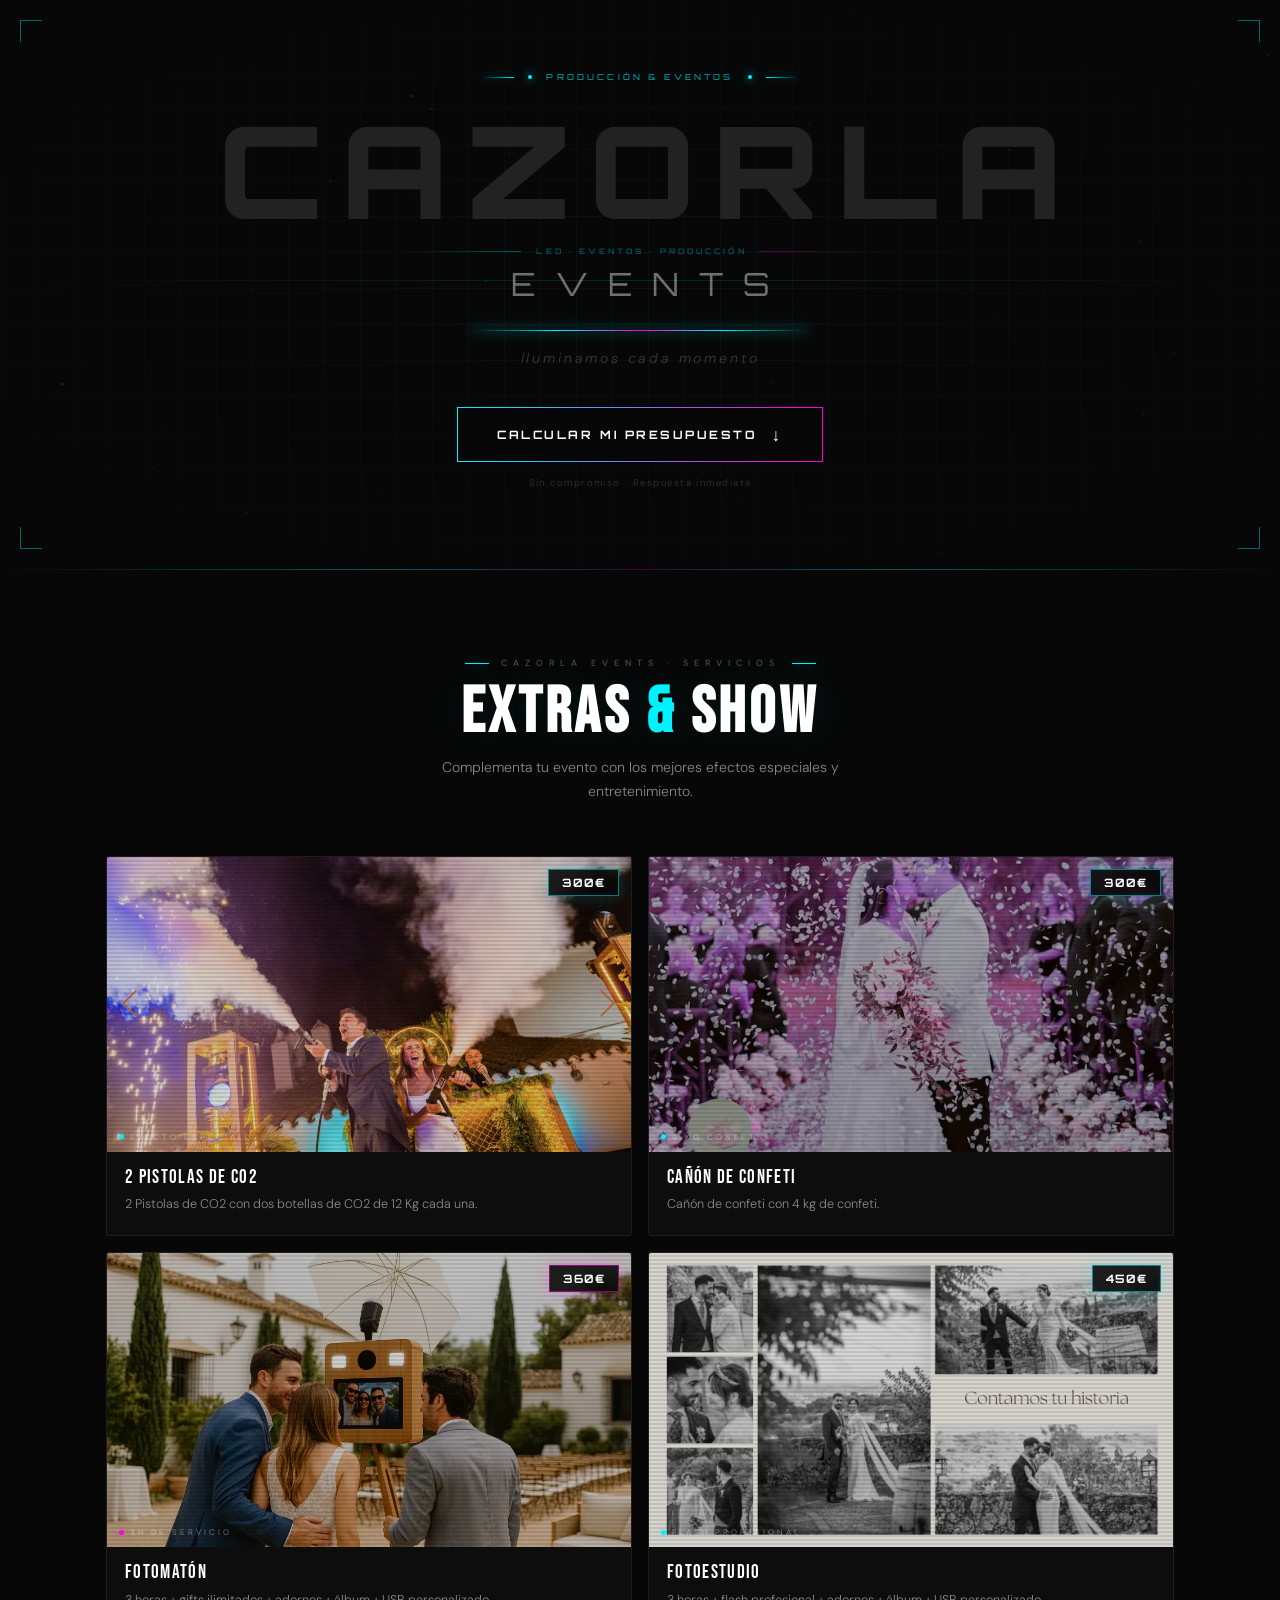
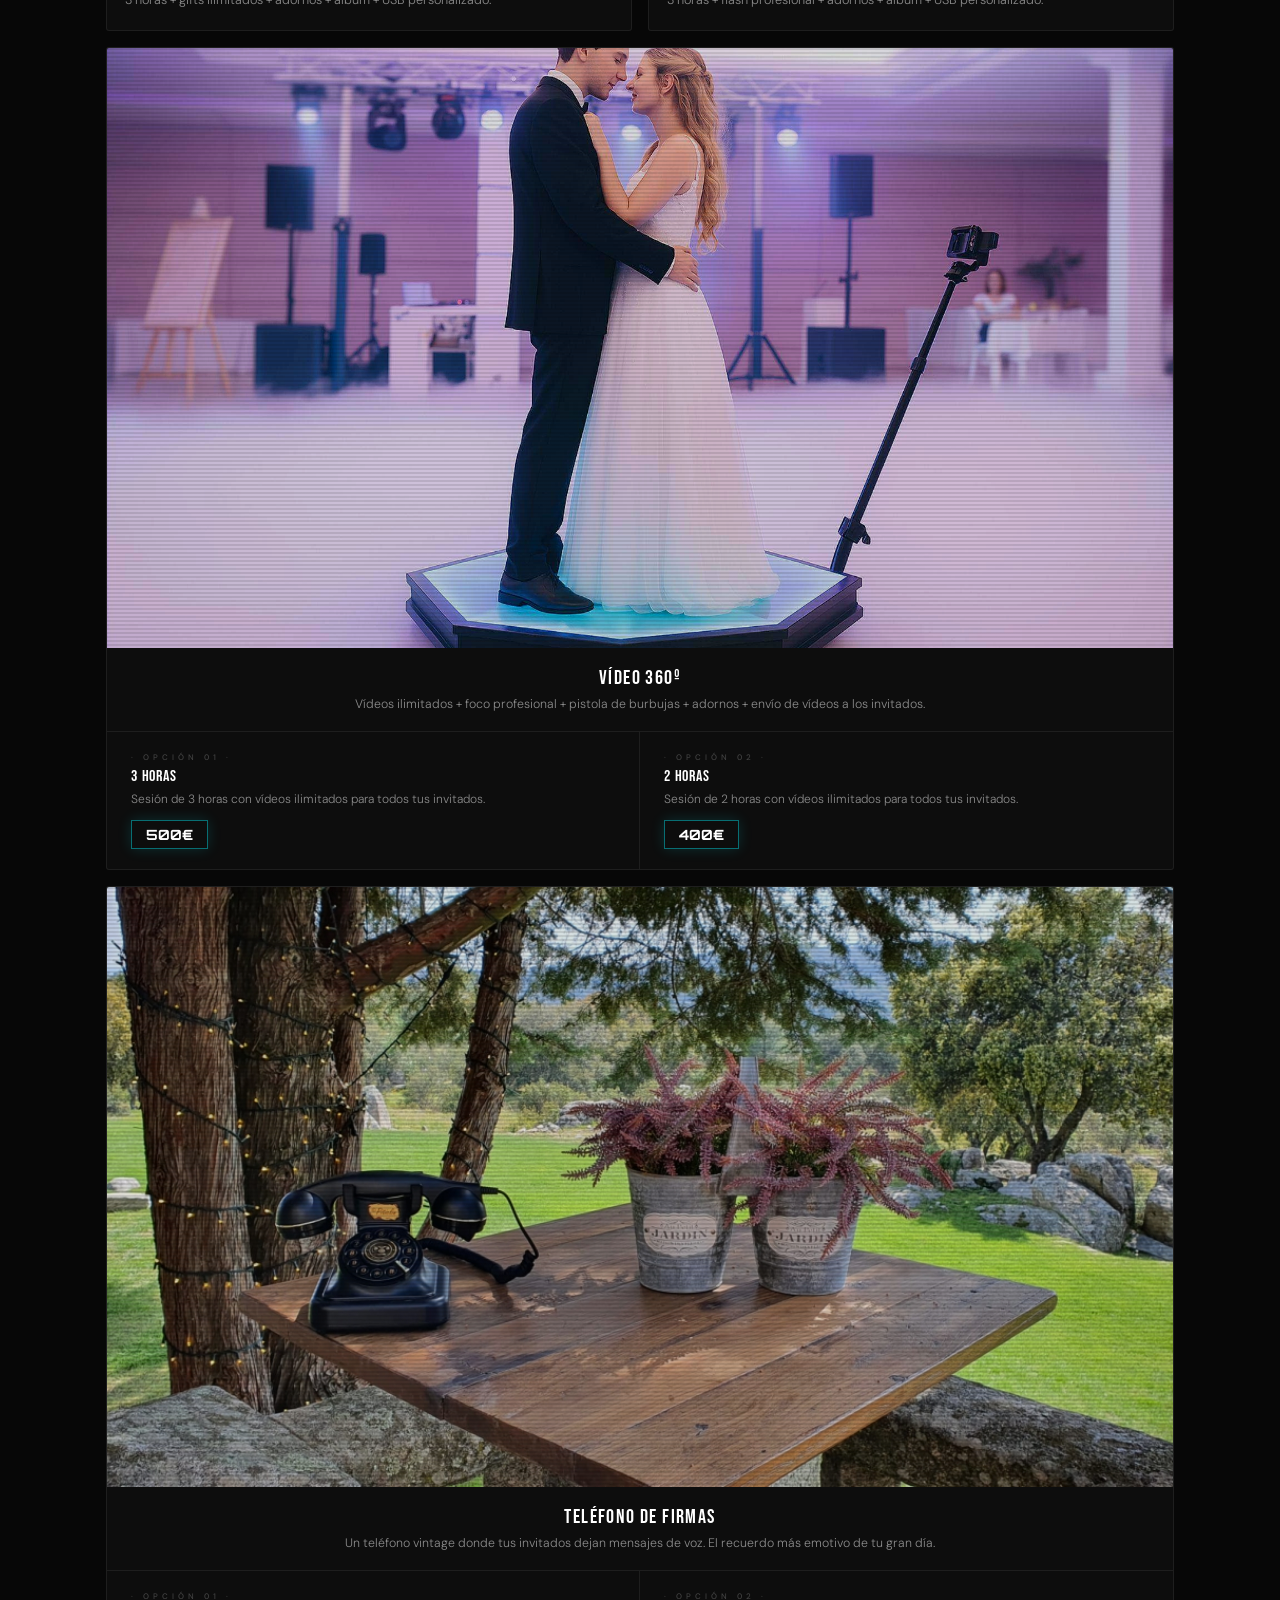
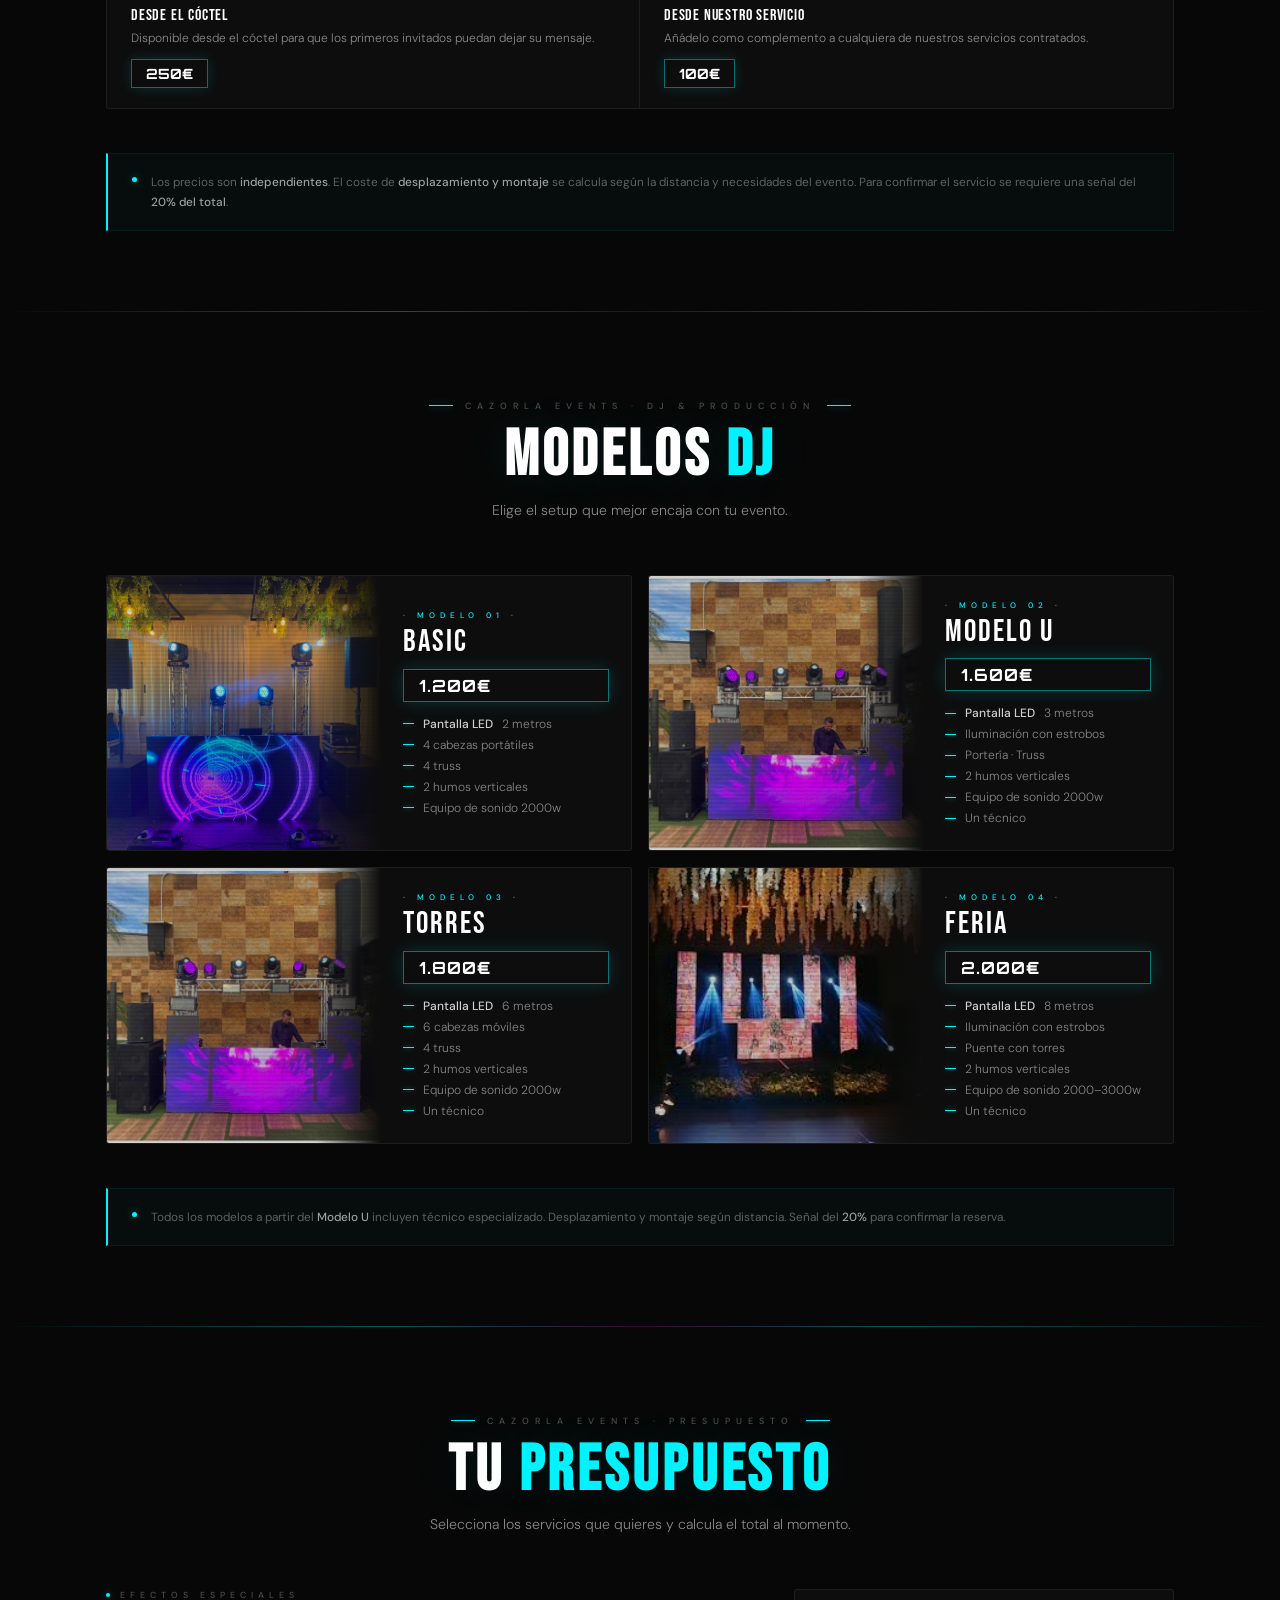
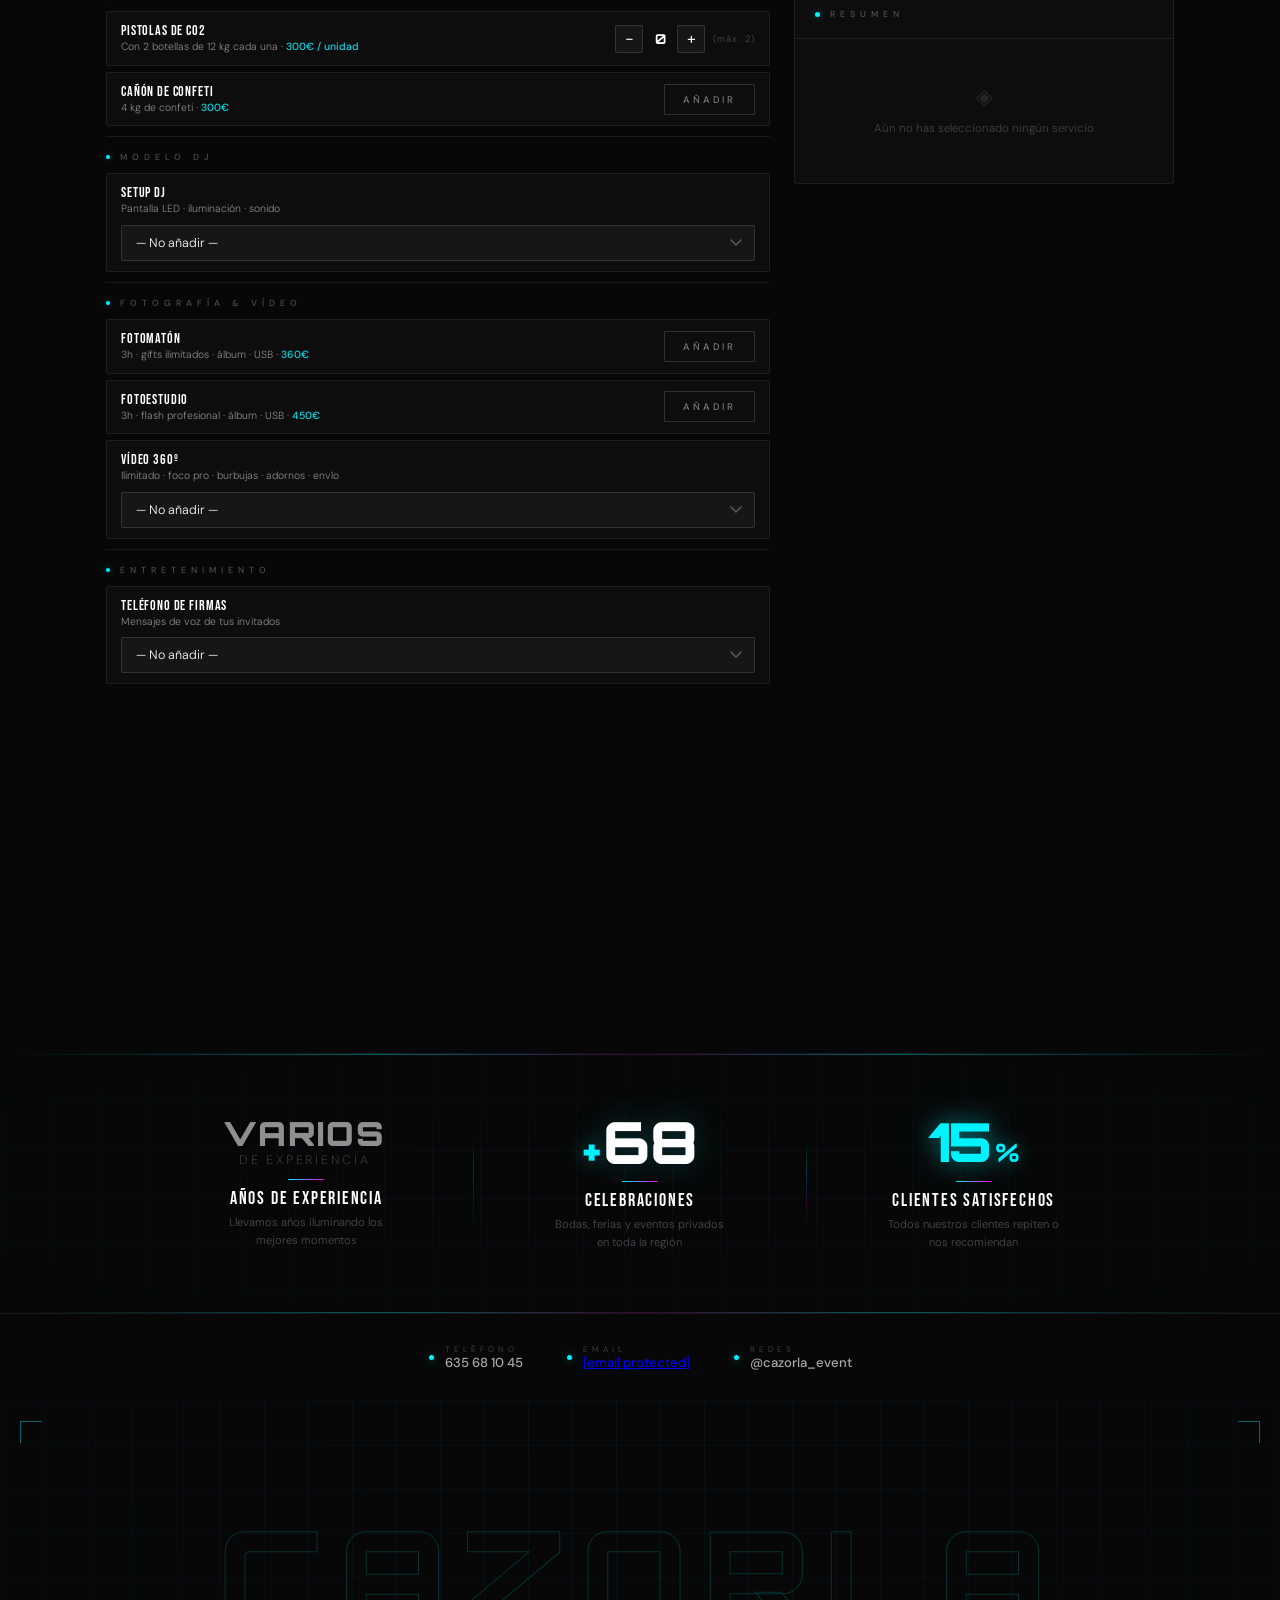
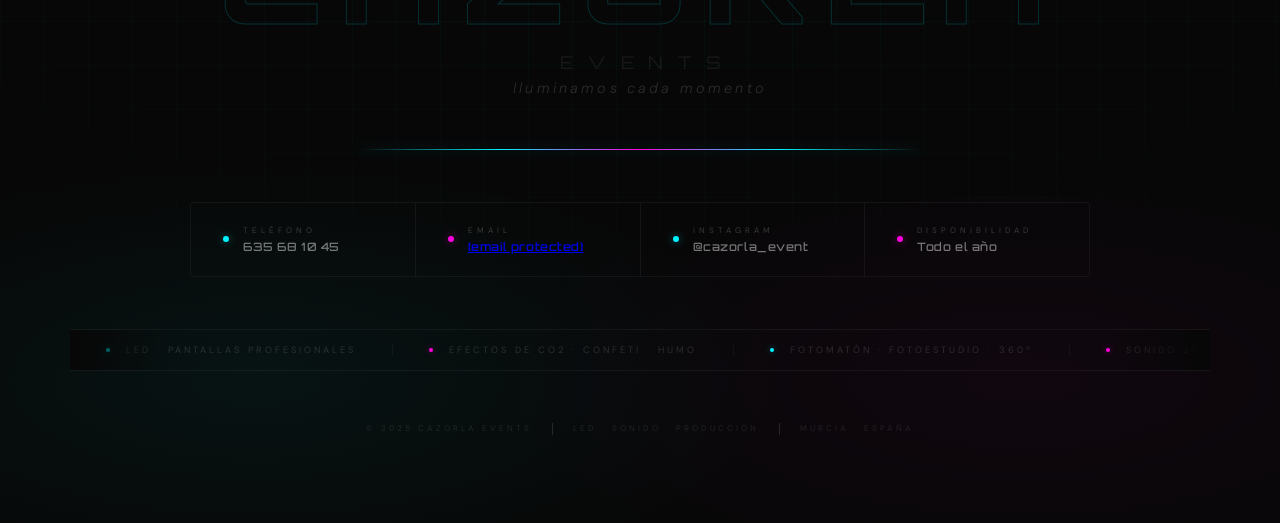
==== commit ddc254aa: "Update CatalogoCazorla.html" ====
--- a/CatalogoCazorla.html
+++ b/CatalogoCazorla.html
@@ -281,6 +281,7 @@
 
 /* ── CALCULADORA ── */
 [data-calc-section], [data-calc-left] { overflow-anchor: none; }
+#calc-section { scroll-margin-top: 60px; }
 .calc-wrap{display:grid;grid-template-columns:1fr 380px;gap:24px;align-items:start;min-width:0;width:100%}
 .calc-group{margin-bottom:10px}
 .calc-group-title{display:flex;align-items:center;gap:10px;font-family:'DM Sans',sans-serif;font-size:0.55rem;font-weight:500;letter-spacing:5px;text-transform:uppercase;color:rgba(255,255,255,0.28);padding:14px 0 10px;border-top:1px solid var(--border)}
@@ -736,7 +737,7 @@
   <p class="cze-tagline">Iluminamos cada momento</p>
 
   <div class="cze-cta-wrap">
-    <a class="cze-cta-btn" href="javascript:void(0)" id="hero-cta">
+    <a class="cze-cta-btn" href="#calc-section" id="hero-cta">
       <div class="cze-cta-glow"></div>
       <span class="cze-cta-text">Calcular mi presupuesto</span>
       <span class="cze-cta-arrow">↓</span>
@@ -951,7 +952,7 @@
 <div class="divider"></div>
 
 <!-- ═══════ CALCULADORA ═══════ -->
-<div class="section" data-calc-section>
+<div class="section" id="calc-section">
   <div class="section-header">
     <div class="section-tag">Cazorla Events · Presupuesto</div>
     <h2 class="section-title">TU <span>PRESUPUESTO</span></h2>
@@ -1274,40 +1275,8 @@
 
   document.getElementById('hero-cta').addEventListener('click',function(e){
     e.preventDefault();
-    var isMobile = window.innerWidth <= 720;
-    var target = isMobile
-      ? document.querySelector('[data-calc-left]')
-      : document.querySelector('[data-calc-section]');
-    if(!target) return;
-
-    // Intenta todos los posibles scroll containers de Odoo y navegador
-    var containers = [
-      document.getElementById('wrapwrap'),
-      document.querySelector('.o_main_navbar') && document.querySelector('#wrapwrap'),
-      document.scrollingElement,
-      document.documentElement,
-      document.body
-    ];
-
-    var scrolled = false;
-    for(var i = 0; i < containers.length; i++){
-      var c = containers[i];
-      if(!c || scrolled) continue;
-      // Comprueba si este elemento es el que hace scroll
-      var before = c.scrollTop;
-      if(c.scrollHeight > c.clientHeight && before >= 0){
-        var targetY = target.getBoundingClientRect().top - c.getBoundingClientRect().top + c.scrollTop - 16;
-        c.scrollTo({top: targetY, behavior:'smooth'});
-        scrolled = true;
-        break;
-      }
-    }
-
-    // Fallback absoluto
-    if(!scrolled){
-      var y = target.getBoundingClientRect().top + window.pageYOffset - 16;
-      window.scrollTo({top: y, behavior:'smooth'});
-    }
+    var target = document.getElementById('calc-section');
+    if(target) target.scrollIntoView({behavior:'smooth', block:'start'});
   });
 })();
 
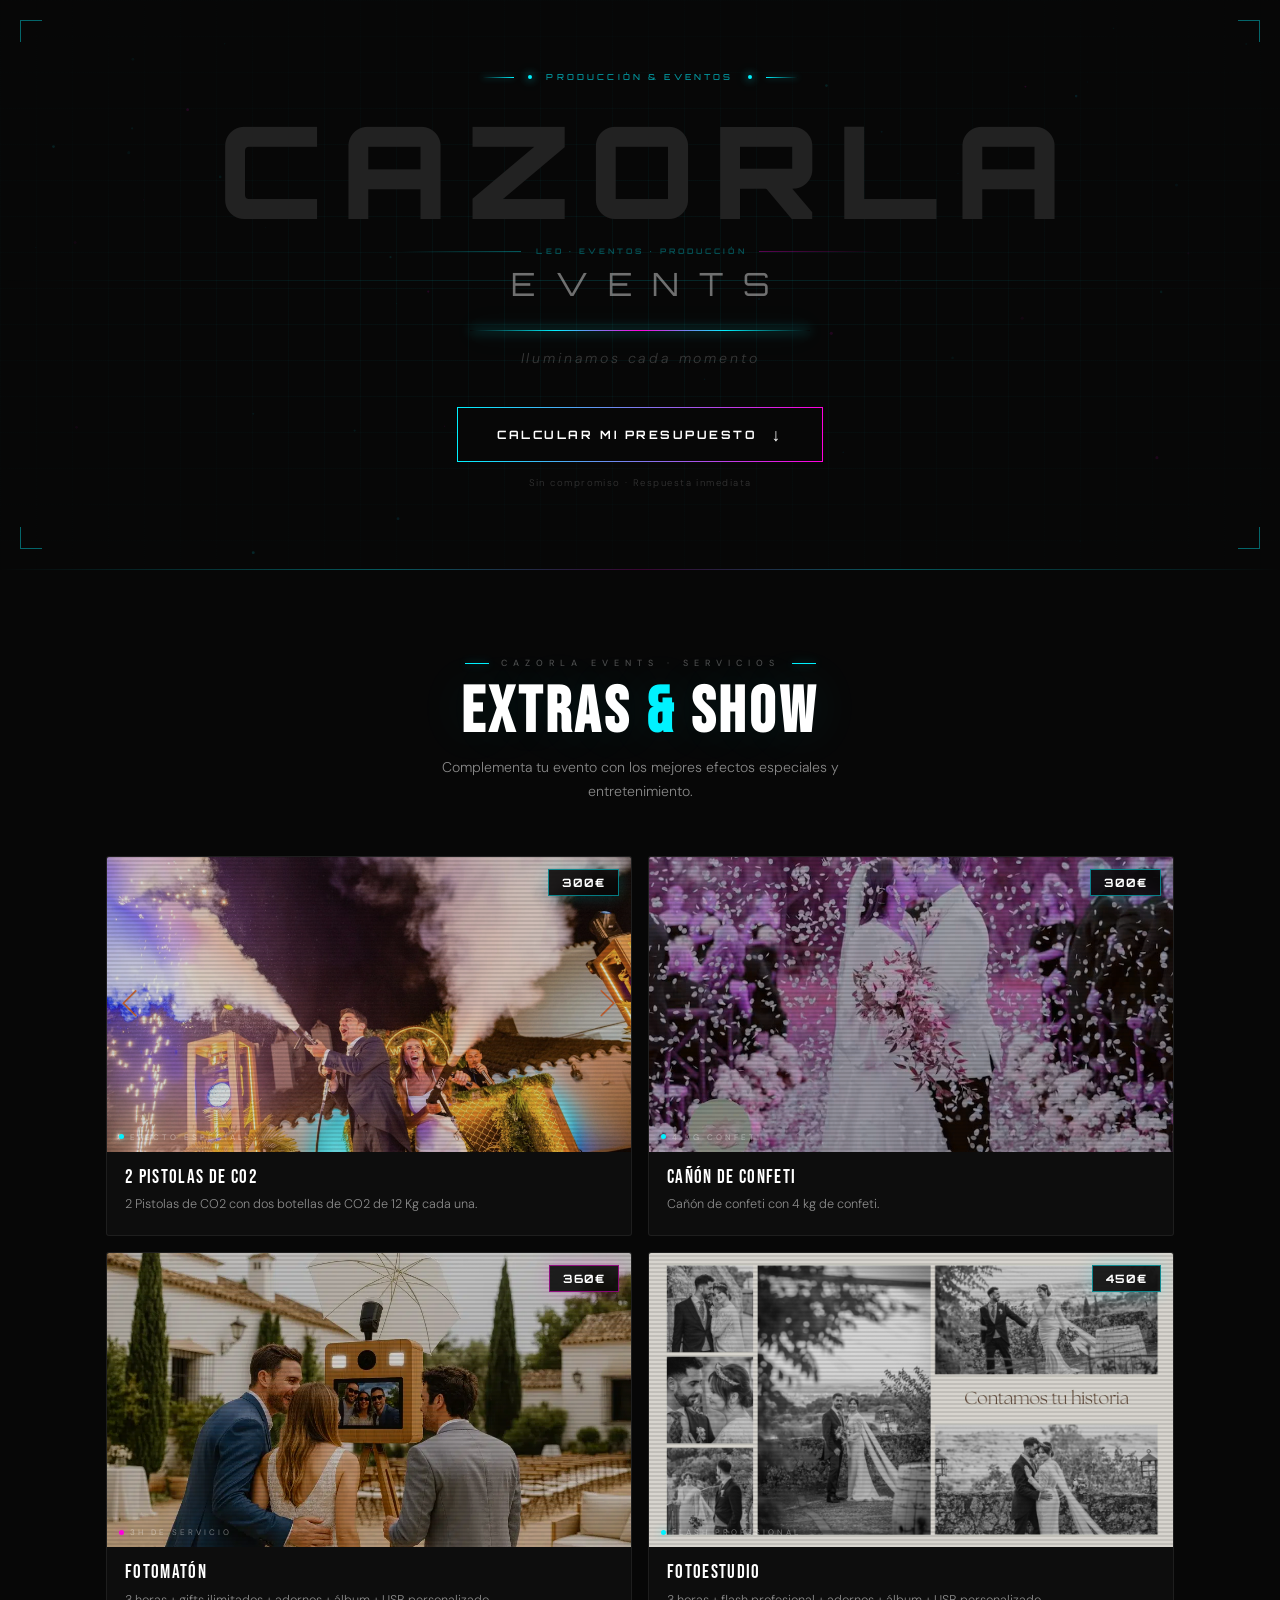
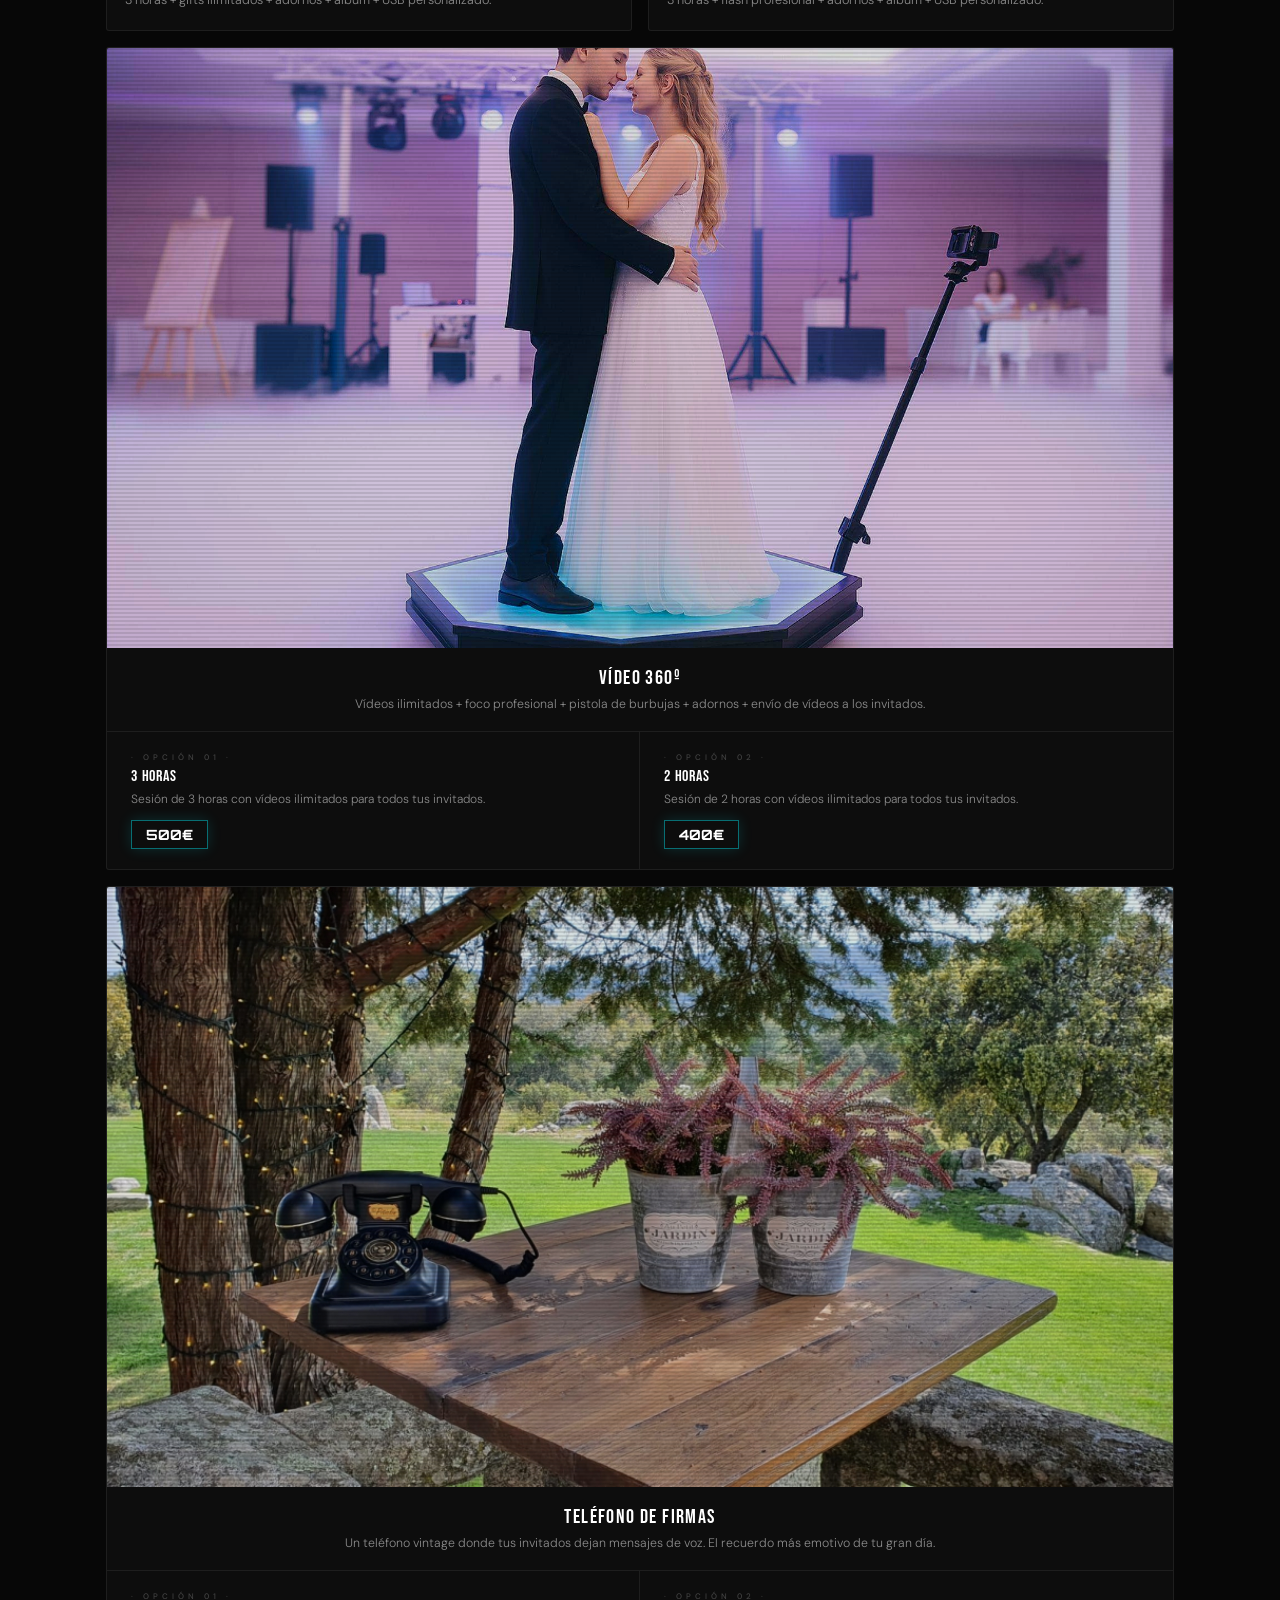
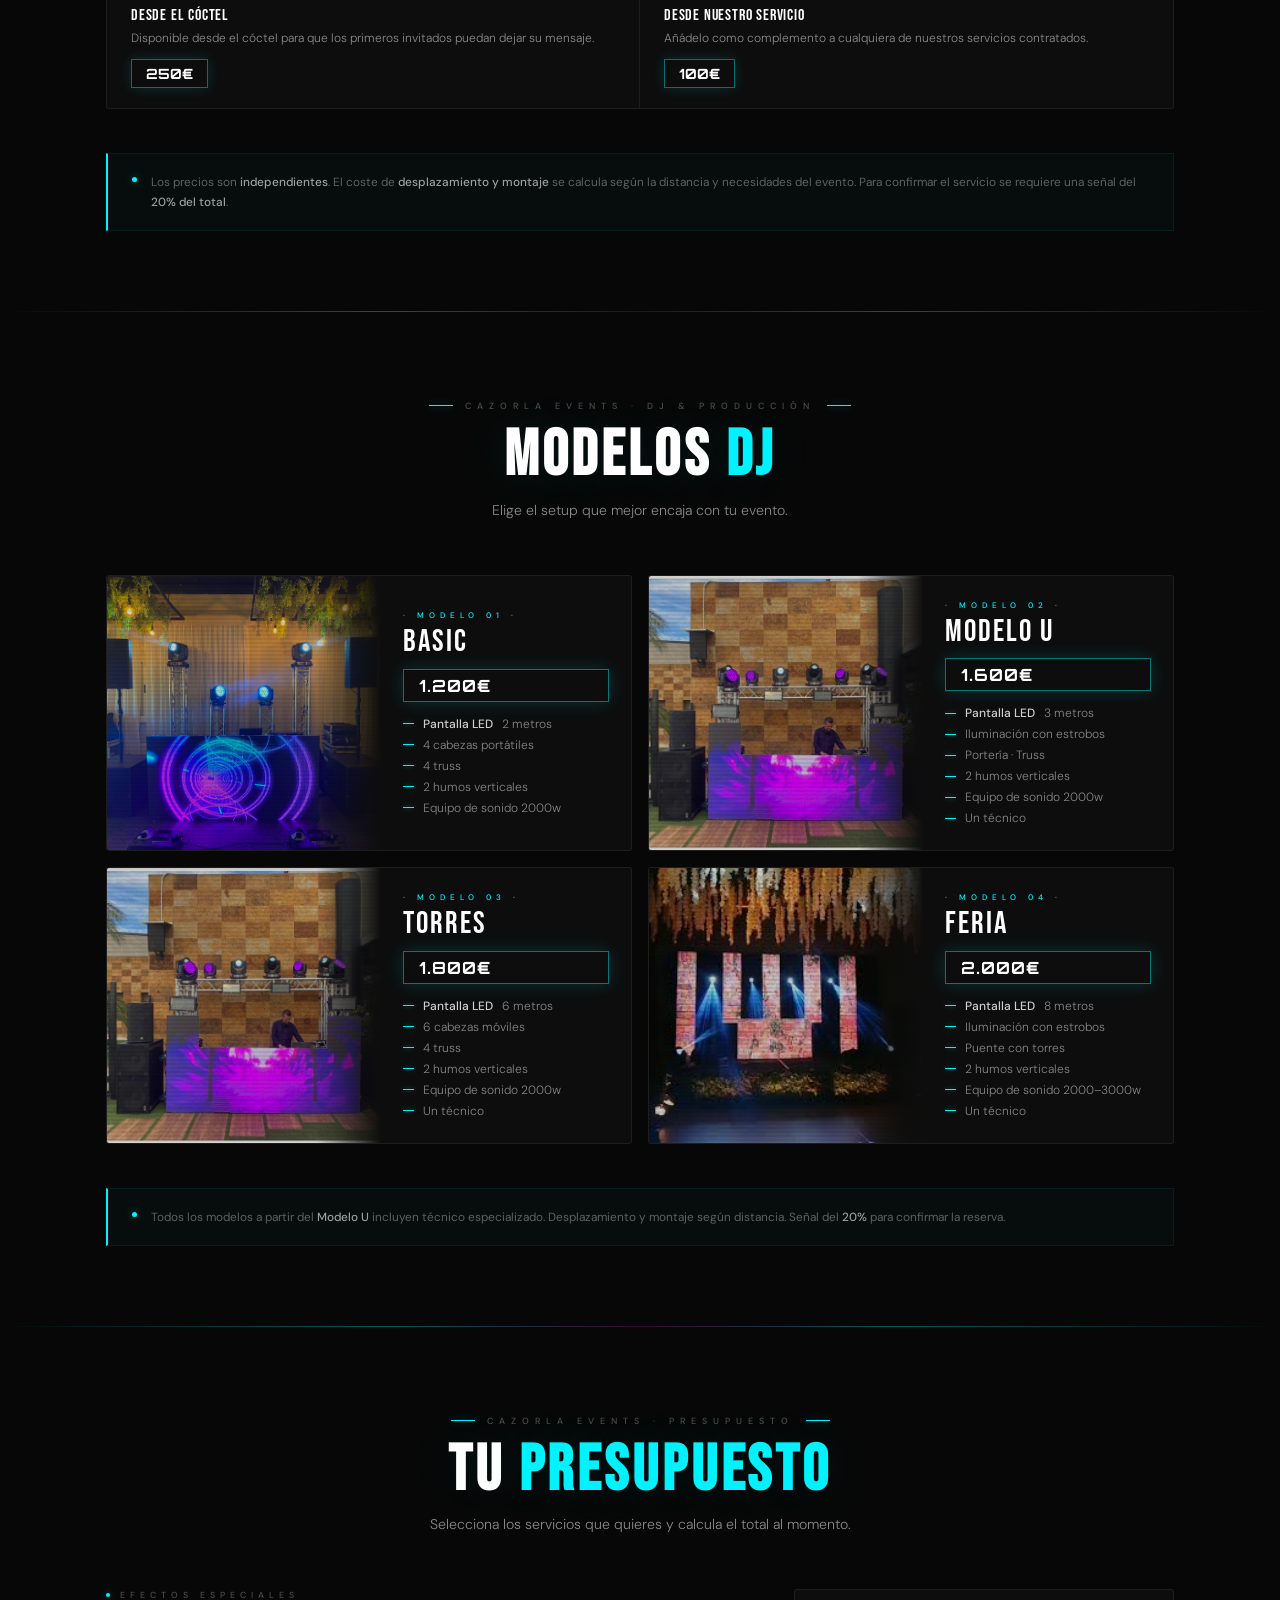
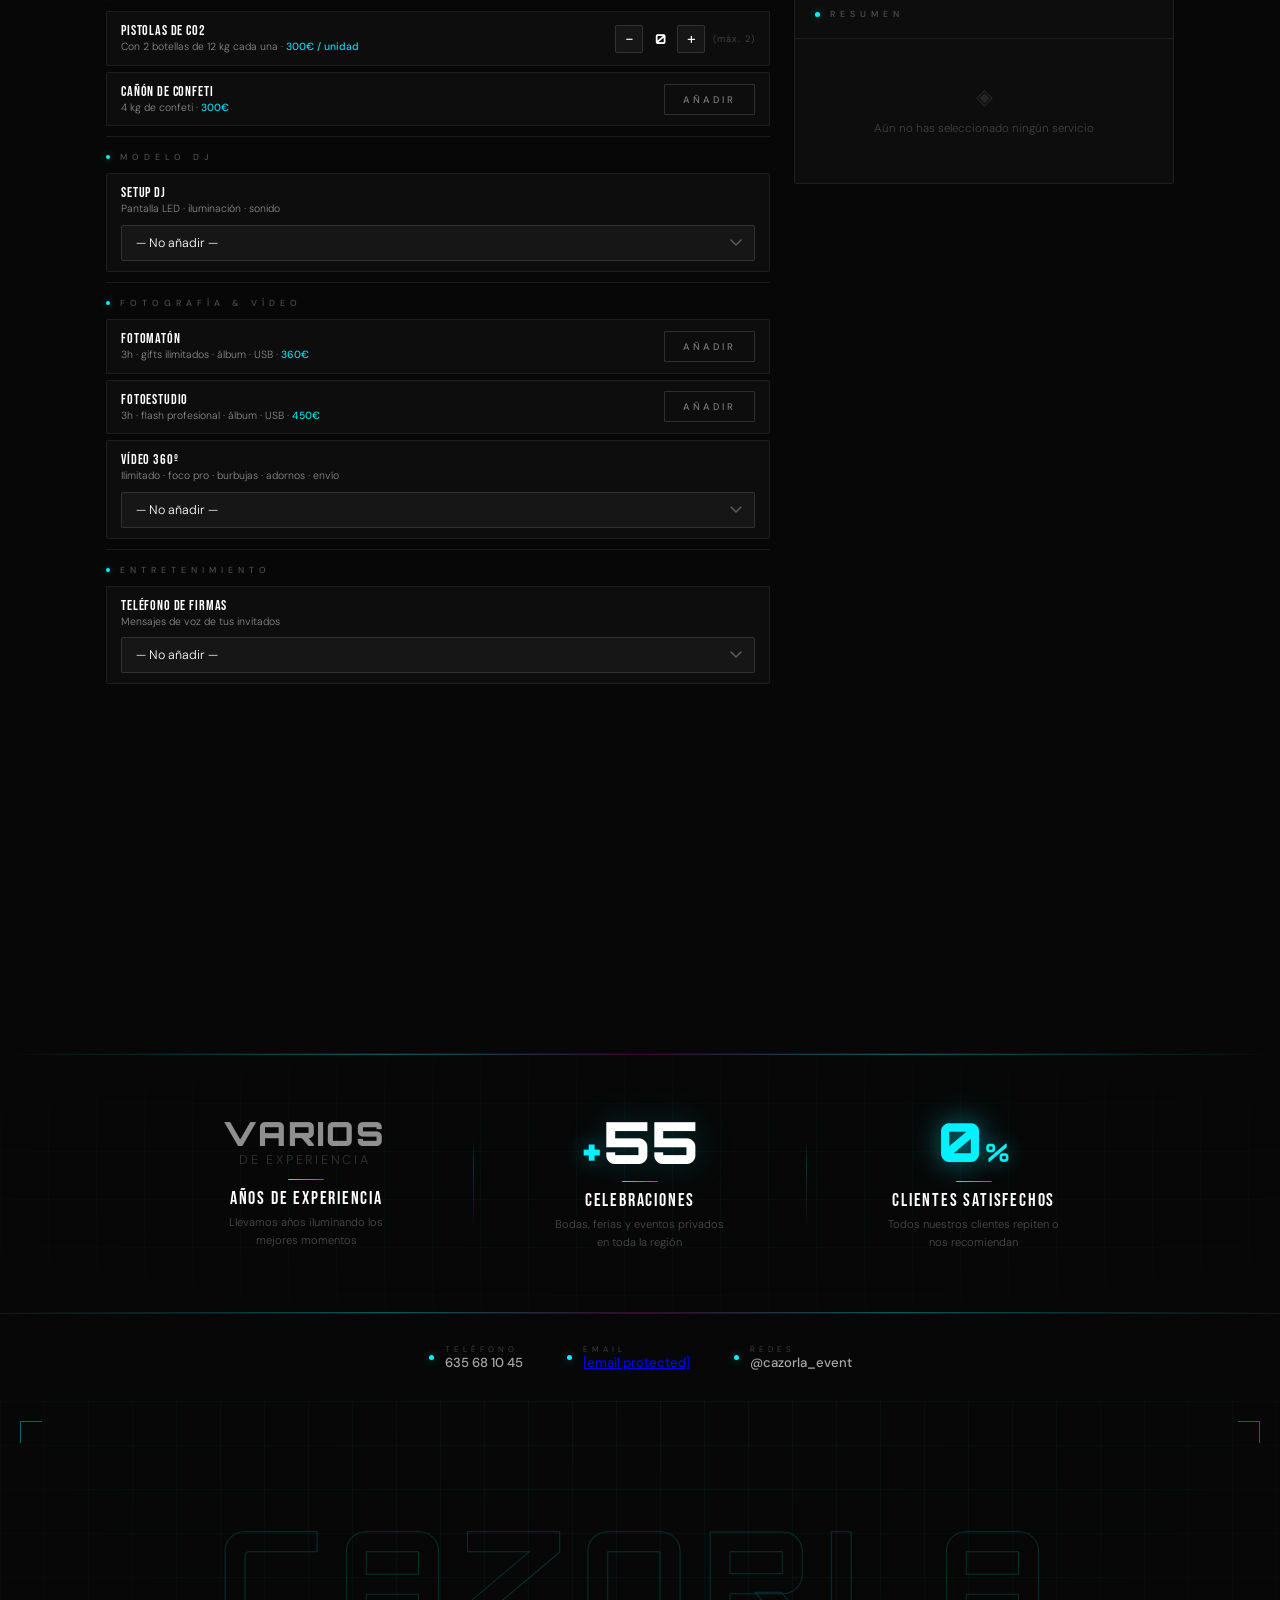
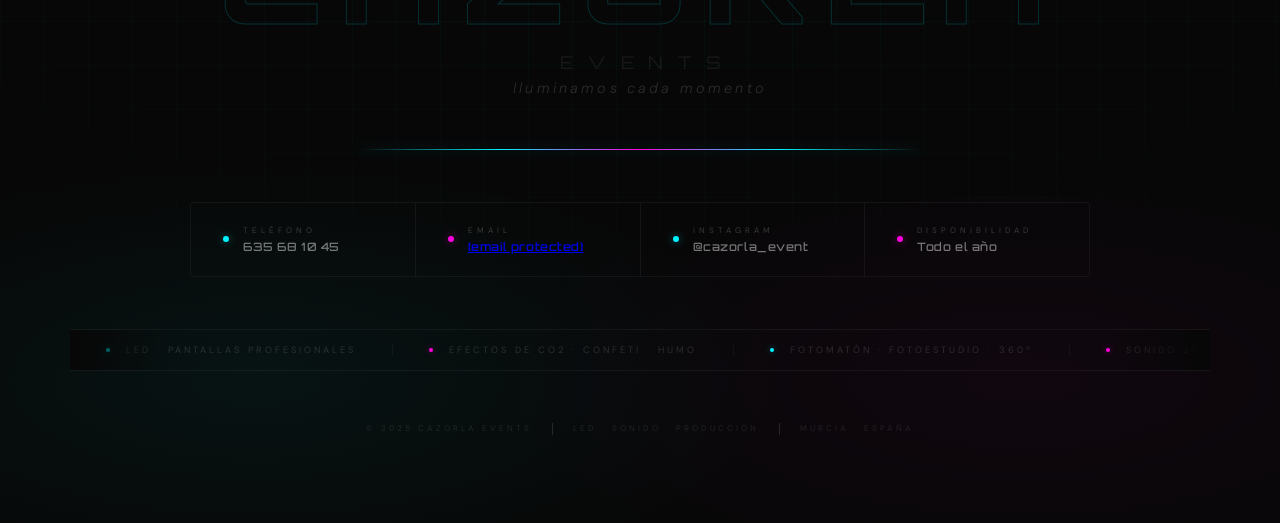
==== commit c4575e70: "Update CatalogoCazorla.html" ====
--- a/CatalogoCazorla.html
+++ b/CatalogoCazorla.html
@@ -1274,9 +1274,8 @@
   document.querySelector('.cze-wrap').appendChild(scan);
 
   document.getElementById('hero-cta').addEventListener('click',function(e){
-    e.preventDefault();
-    var target = document.getElementById('calc-section');
-    if(target) target.scrollIntoView({behavior:'smooth', block:'start'});
+    // Dejar que el navegador maneje el anchor #calc-section de forma nativa
+    // El scroll-margin-top del CSS de Odoo compensará la navbar
   });
 })();
 
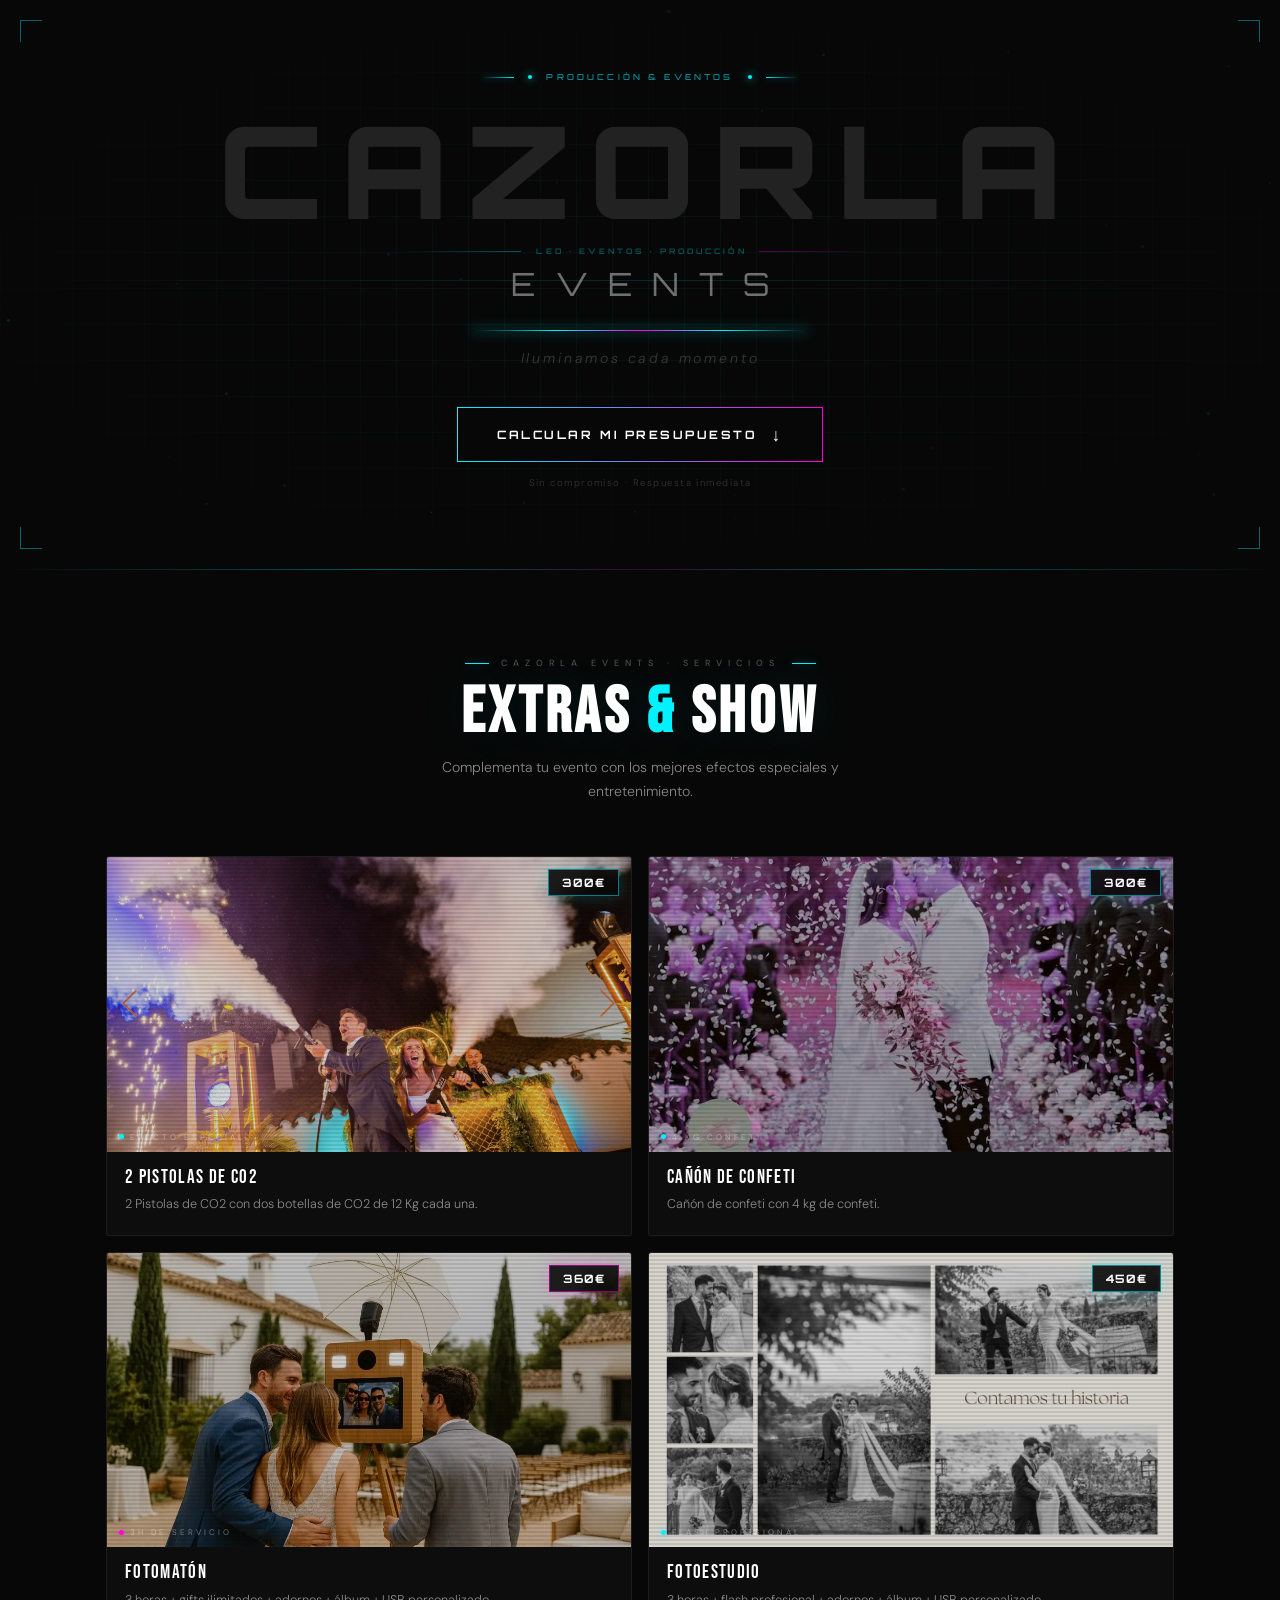
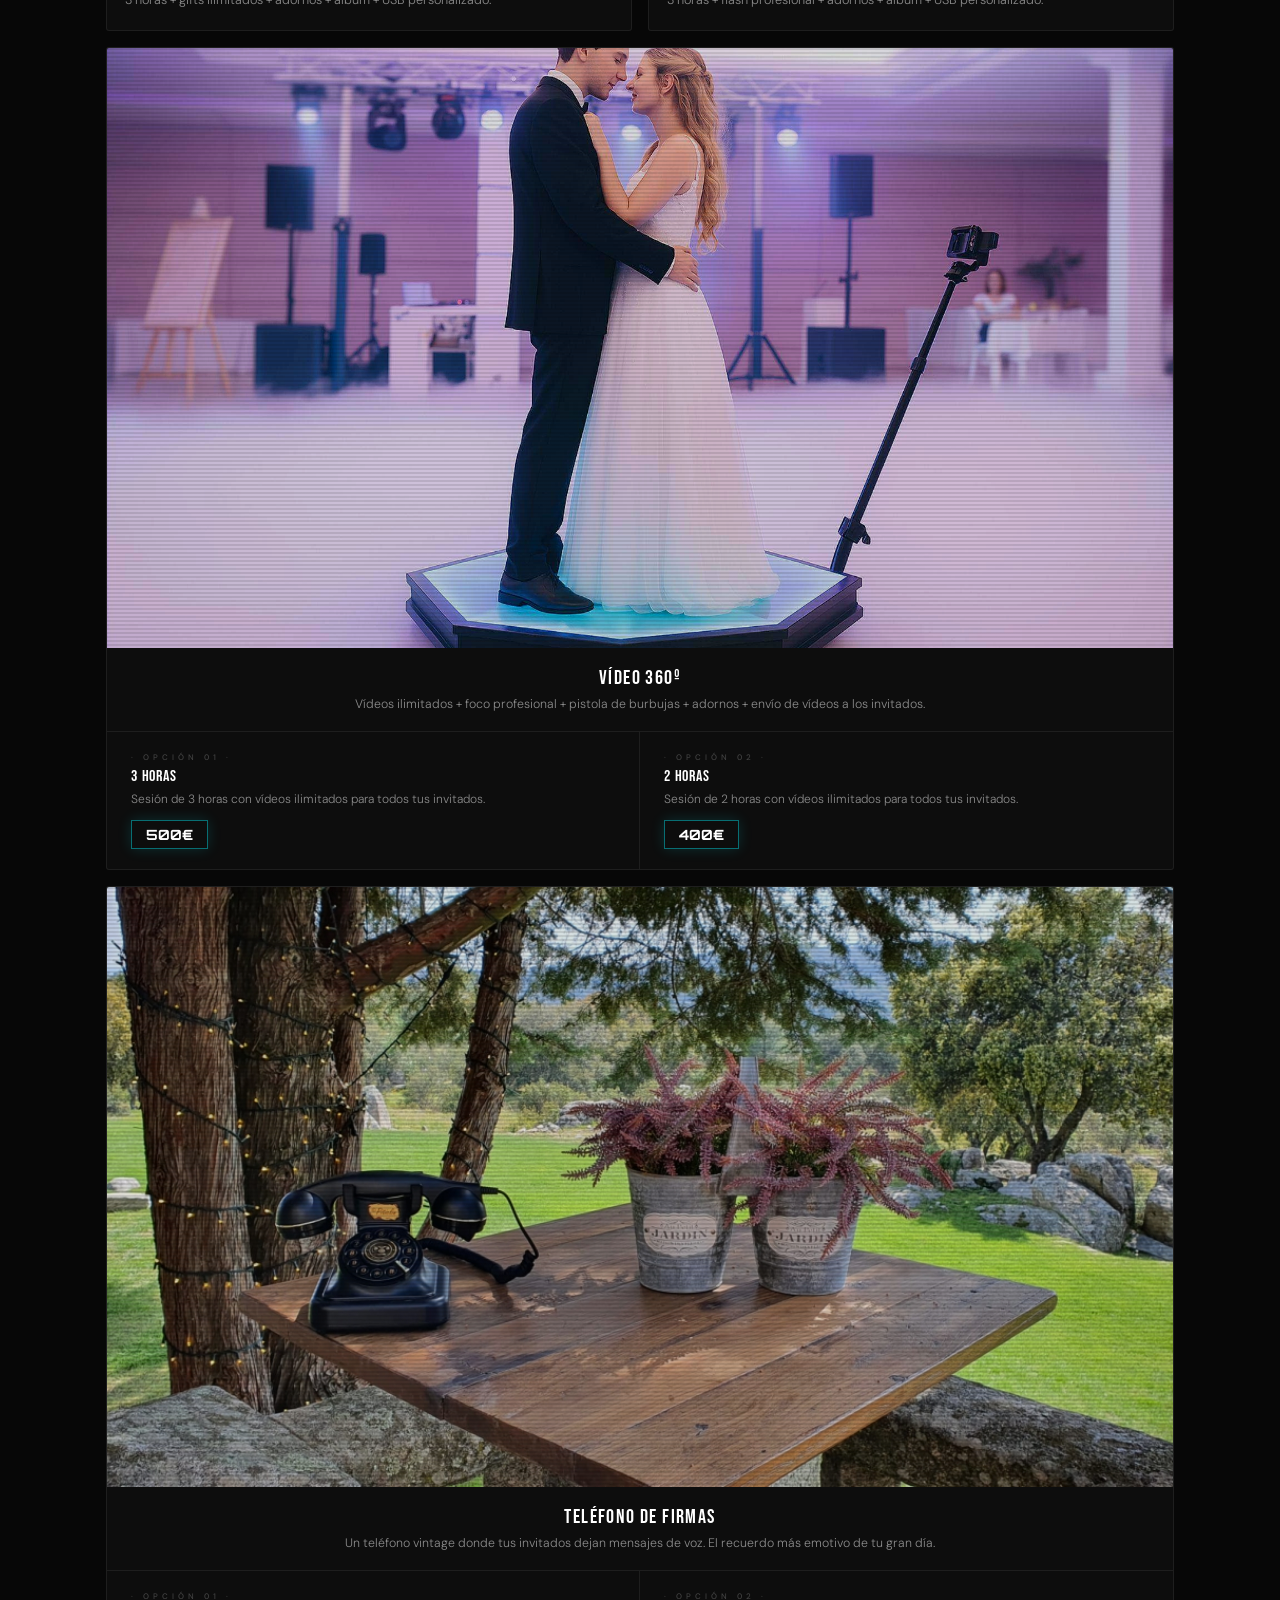
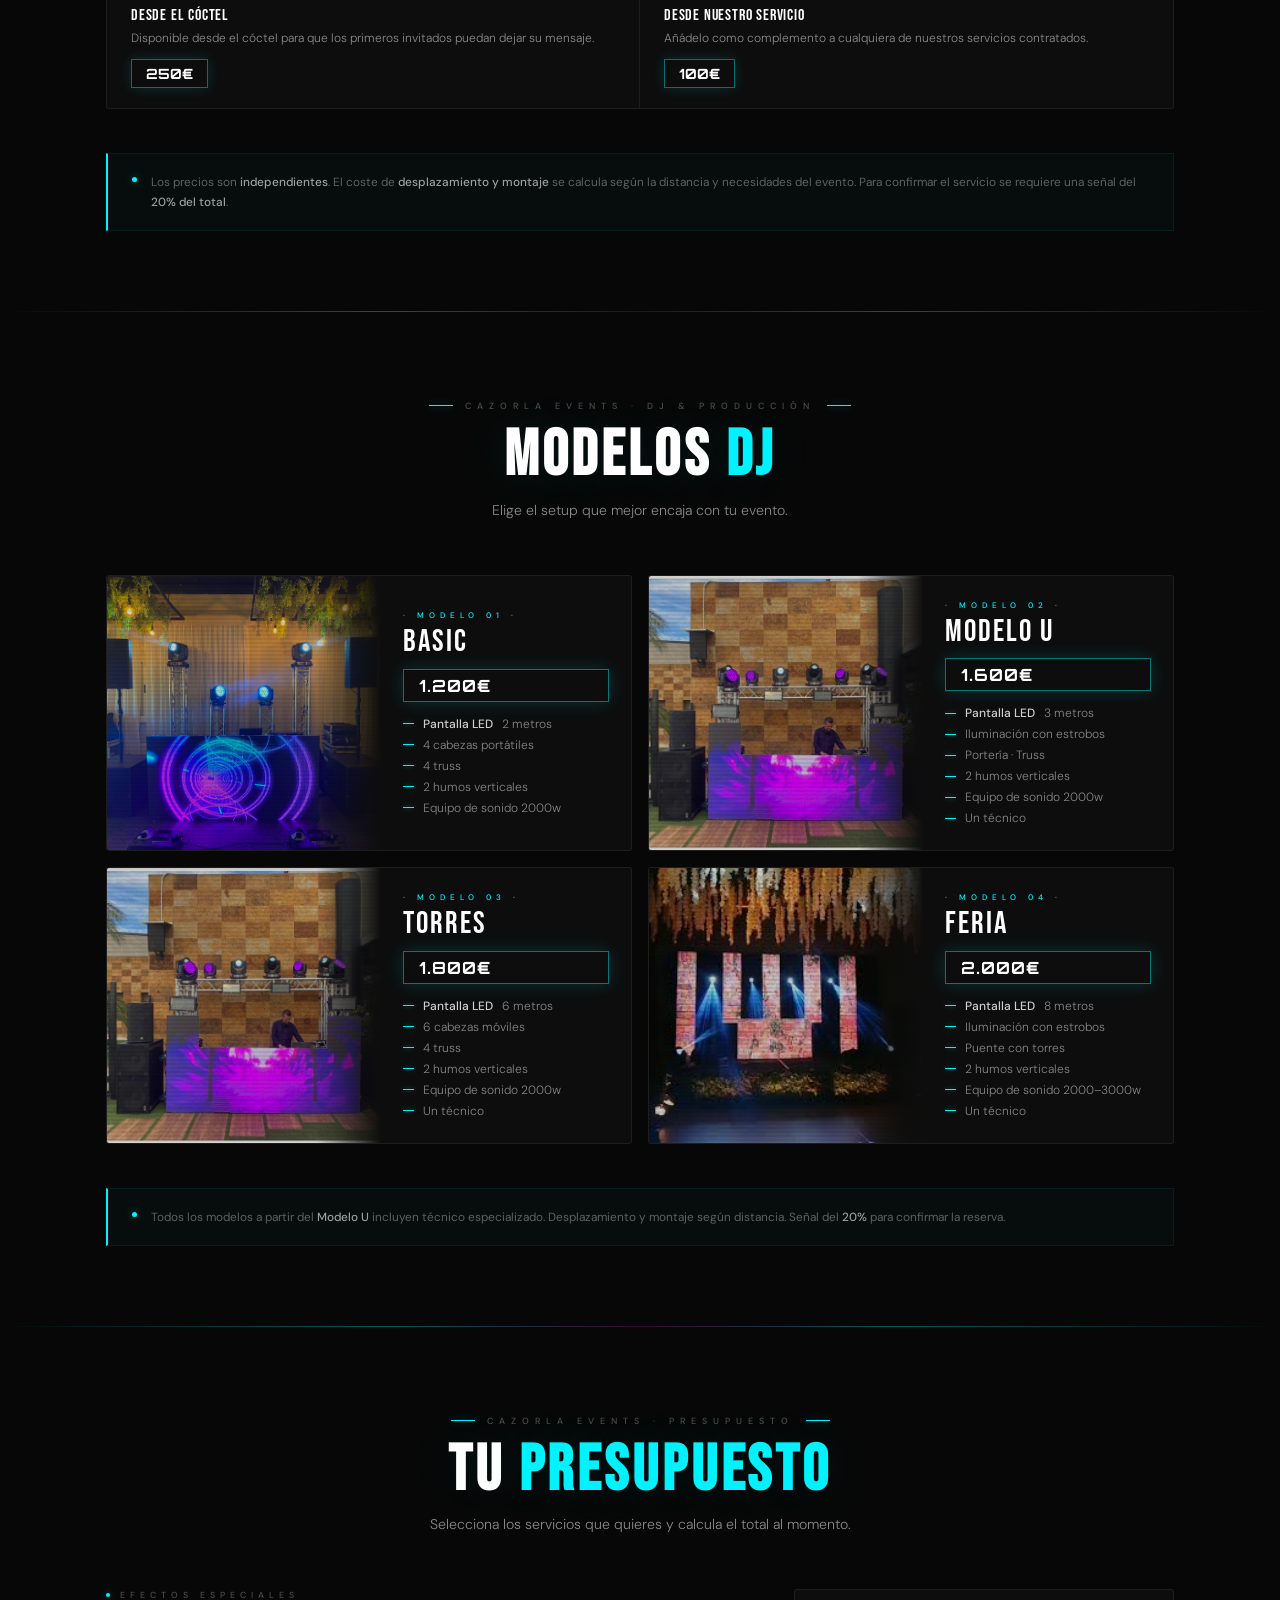
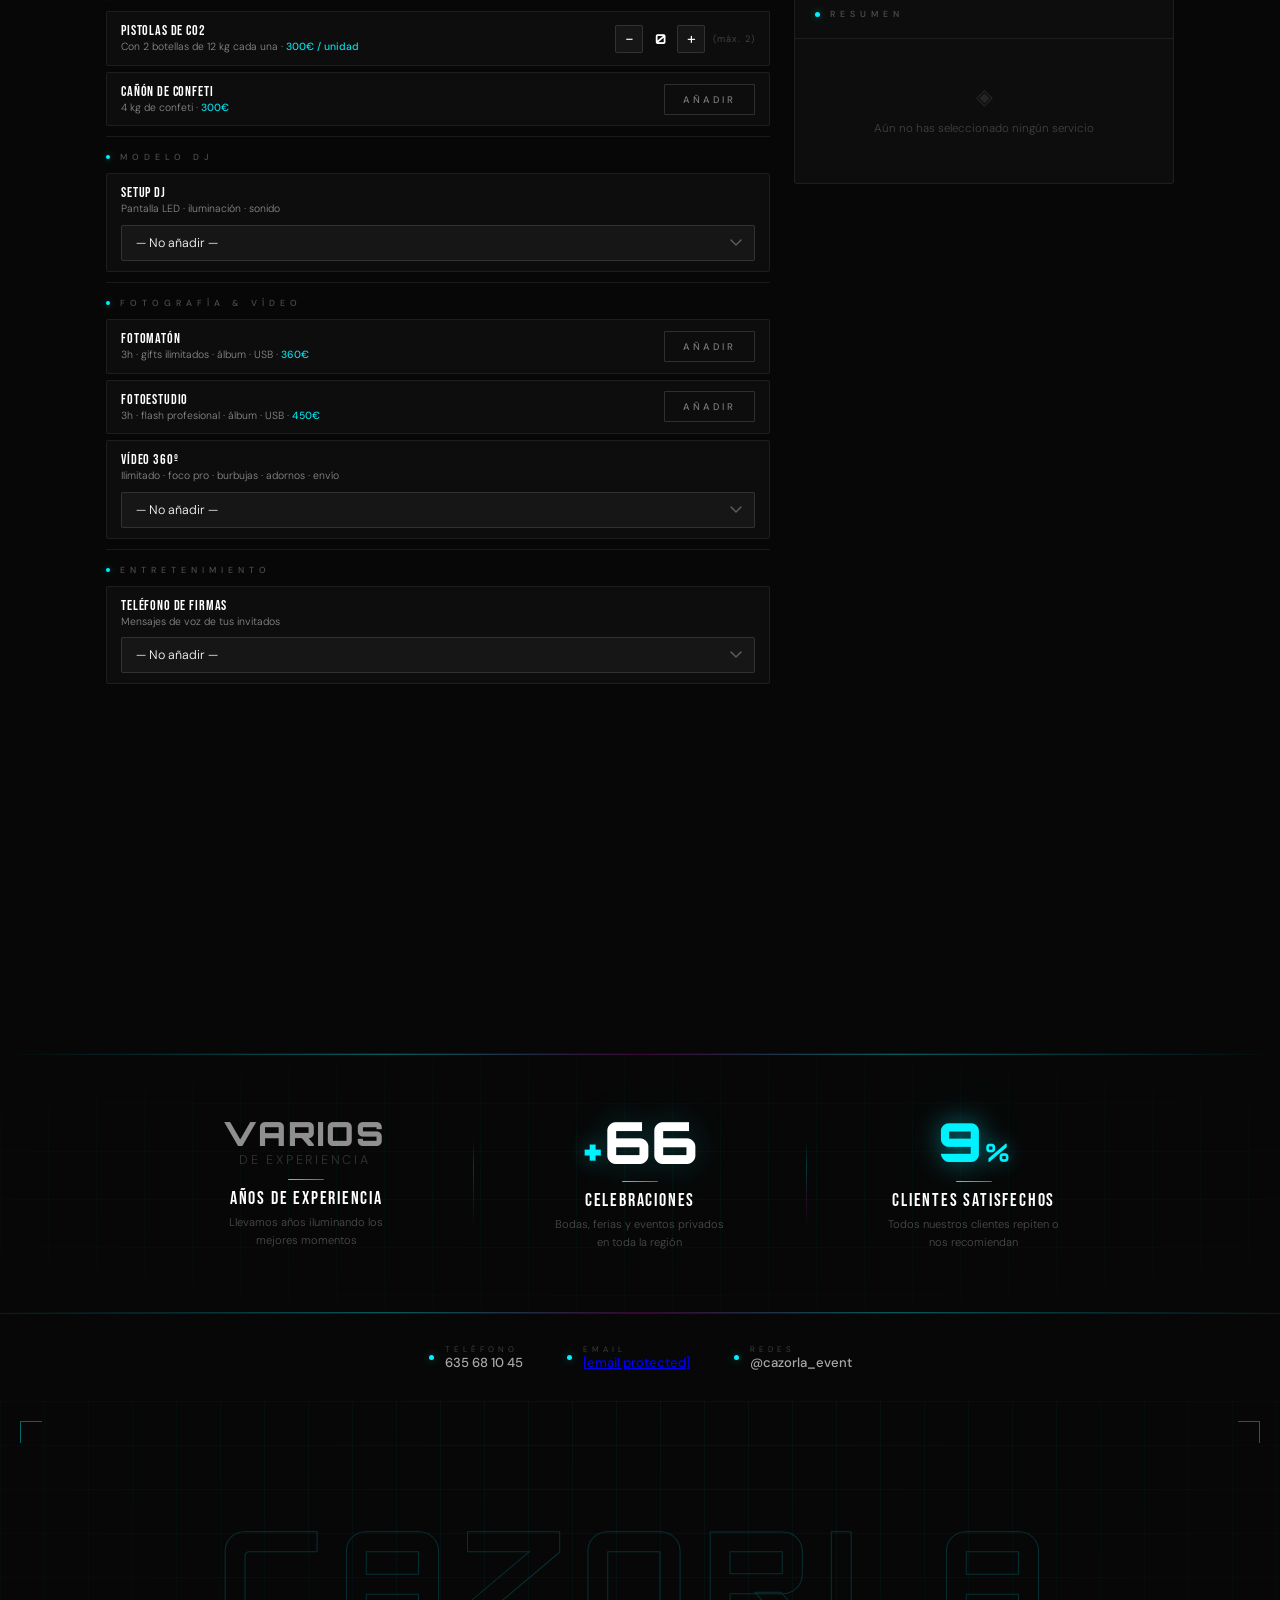
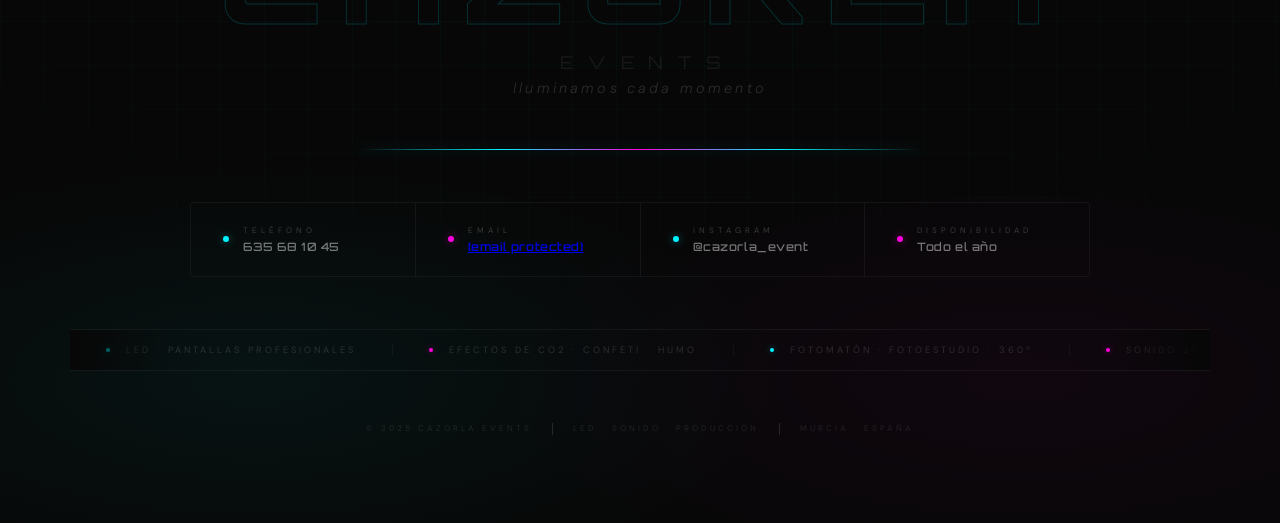
==== commit e7264a8b: "Update CatalogoCazorla.html" ====
--- a/CatalogoCazorla.html
+++ b/CatalogoCazorla.html
@@ -737,7 +737,7 @@
   <p class="cze-tagline">Iluminamos cada momento</p>
 
   <div class="cze-cta-wrap">
-    <a class="cze-cta-btn" href="#calc-section" id="hero-cta">
+    <a class="cze-cta-btn" href="javascript:void(0)" onclick="document.getElementById('calc-section').scrollIntoView({behavior:'smooth'});history.replaceState(null,'',window.location.pathname);" id="hero-cta">
       <div class="cze-cta-glow"></div>
       <span class="cze-cta-text">Calcular mi presupuesto</span>
       <span class="cze-cta-arrow">↓</span>
@@ -1273,10 +1273,7 @@
   var scan=document.createElement('div');scan.className='cze-scan';
   document.querySelector('.cze-wrap').appendChild(scan);
 
-  document.getElementById('hero-cta').addEventListener('click',function(e){
-    // Dejar que el navegador maneje el anchor #calc-section de forma nativa
-    // El scroll-margin-top del CSS de Odoo compensará la navbar
-  });
+  // Scroll manejado por onclick en el propio enlace
 })();
 
 /* ═══ CALCULADORA ═══ */
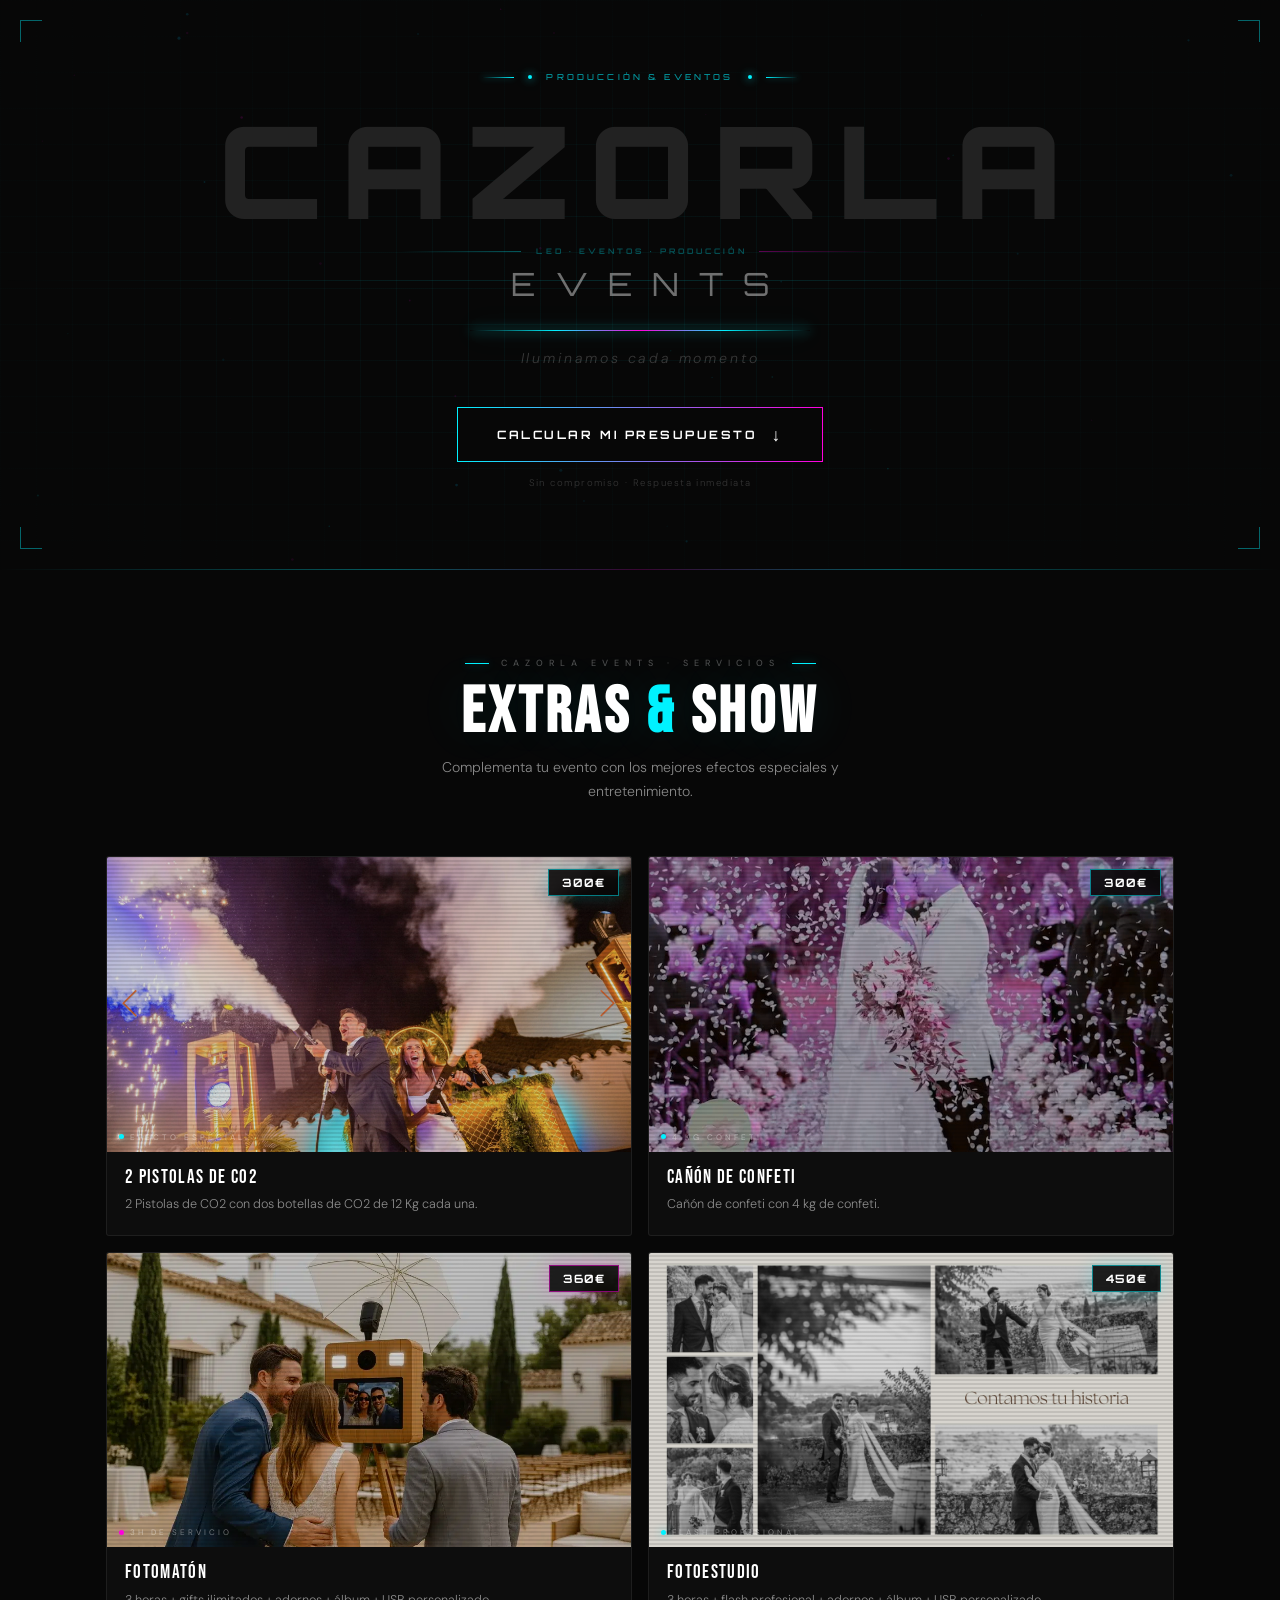
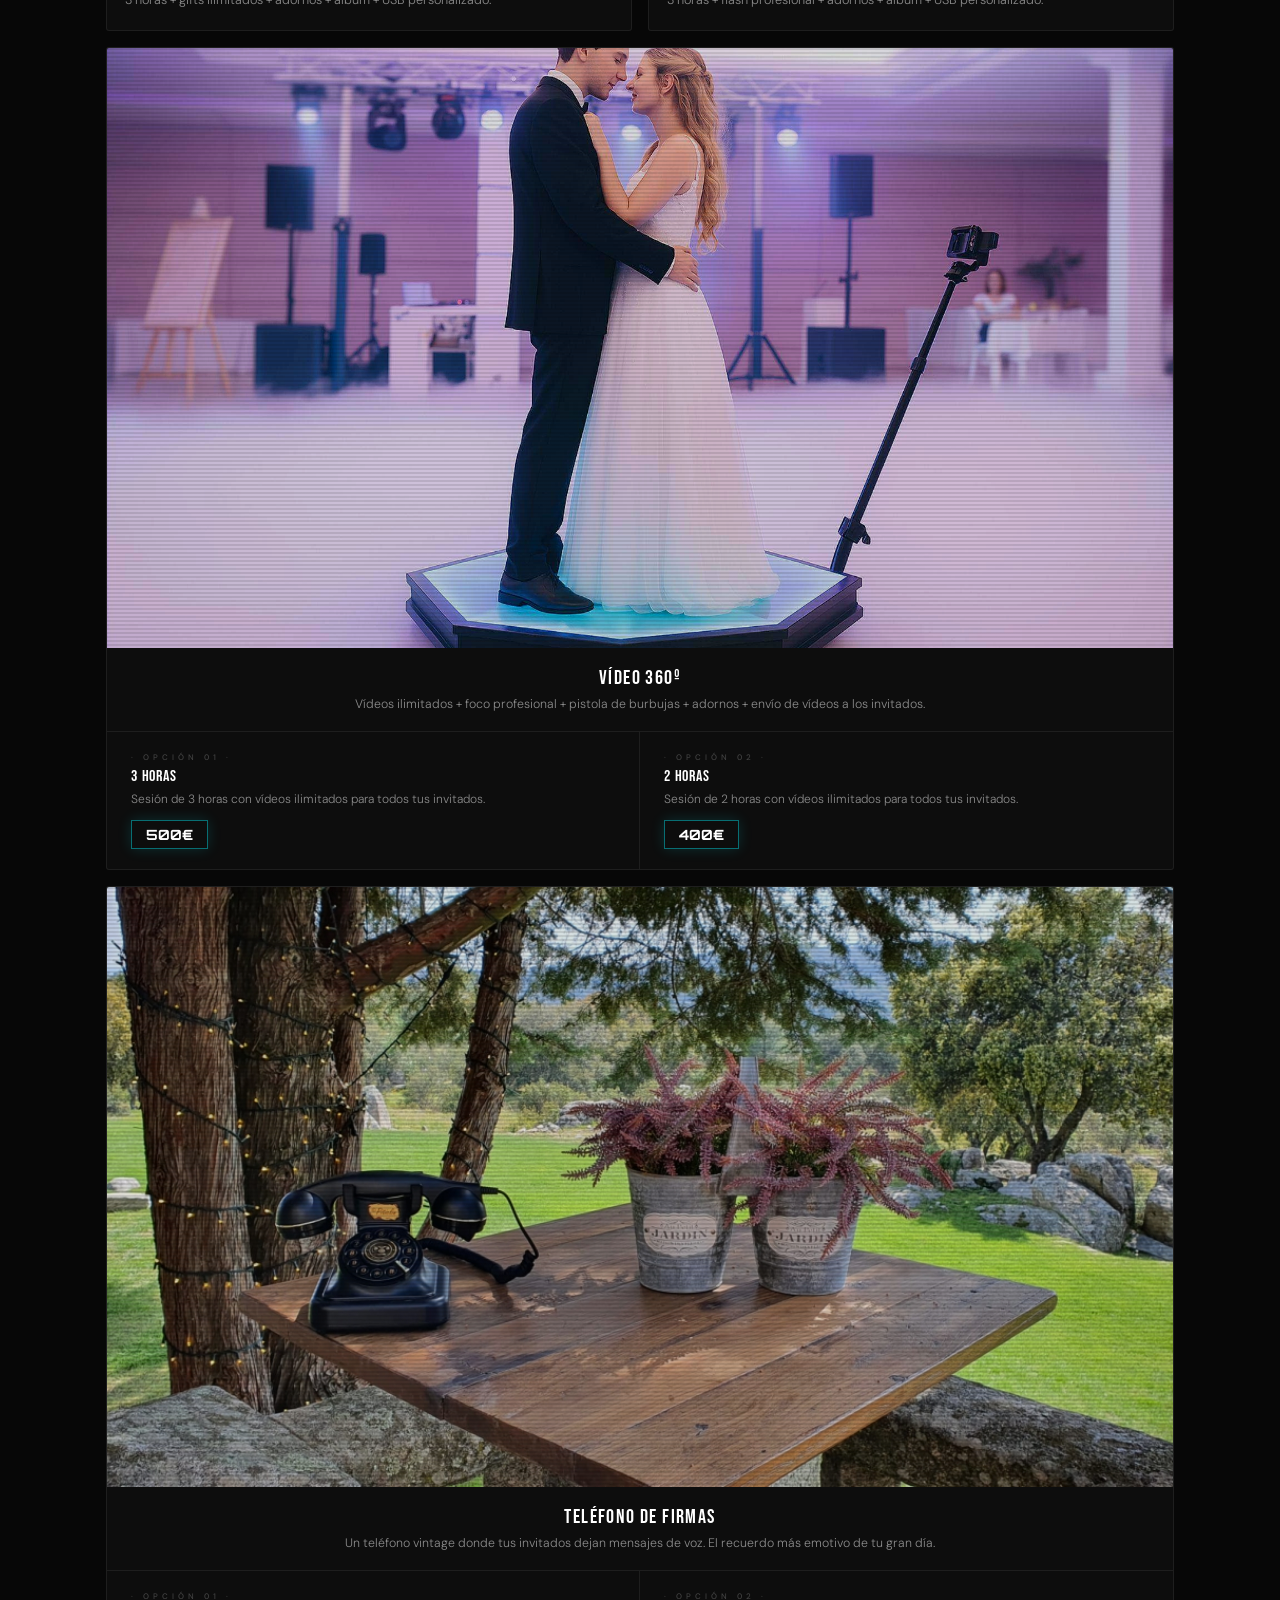
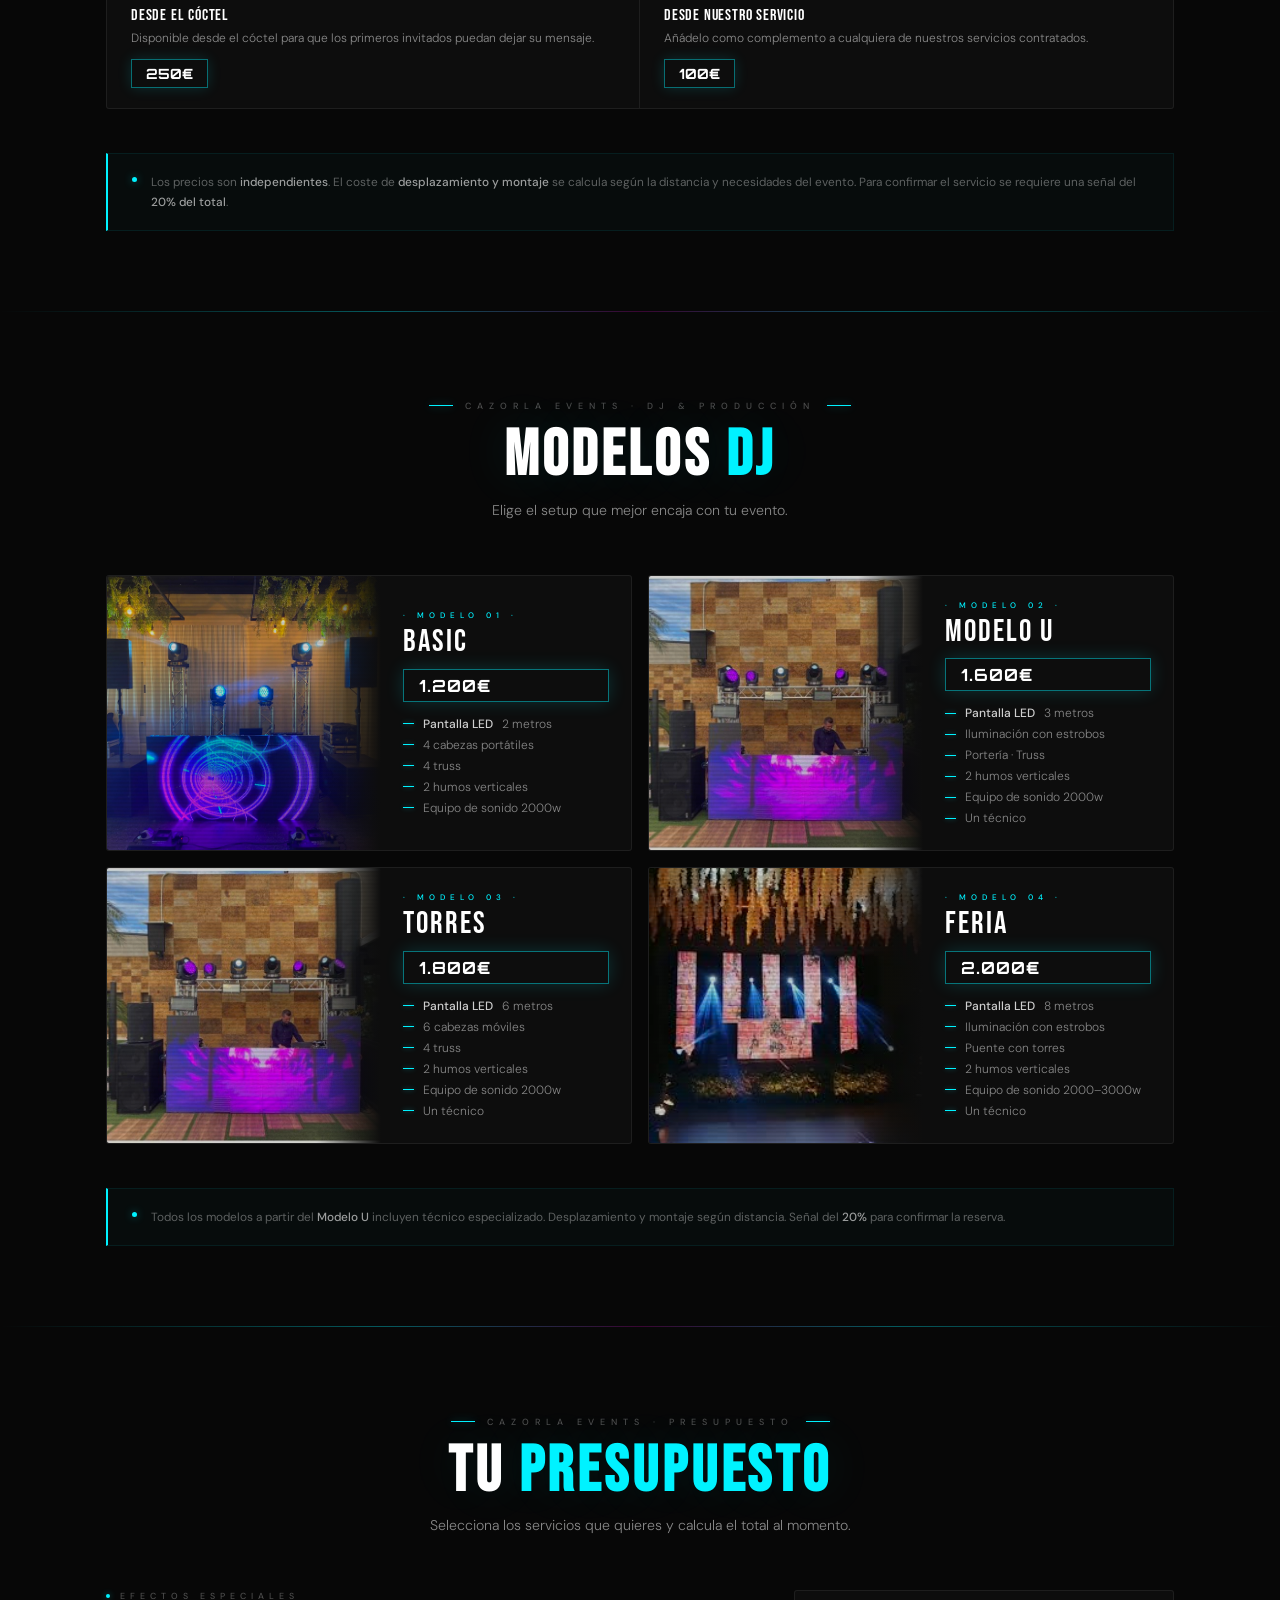
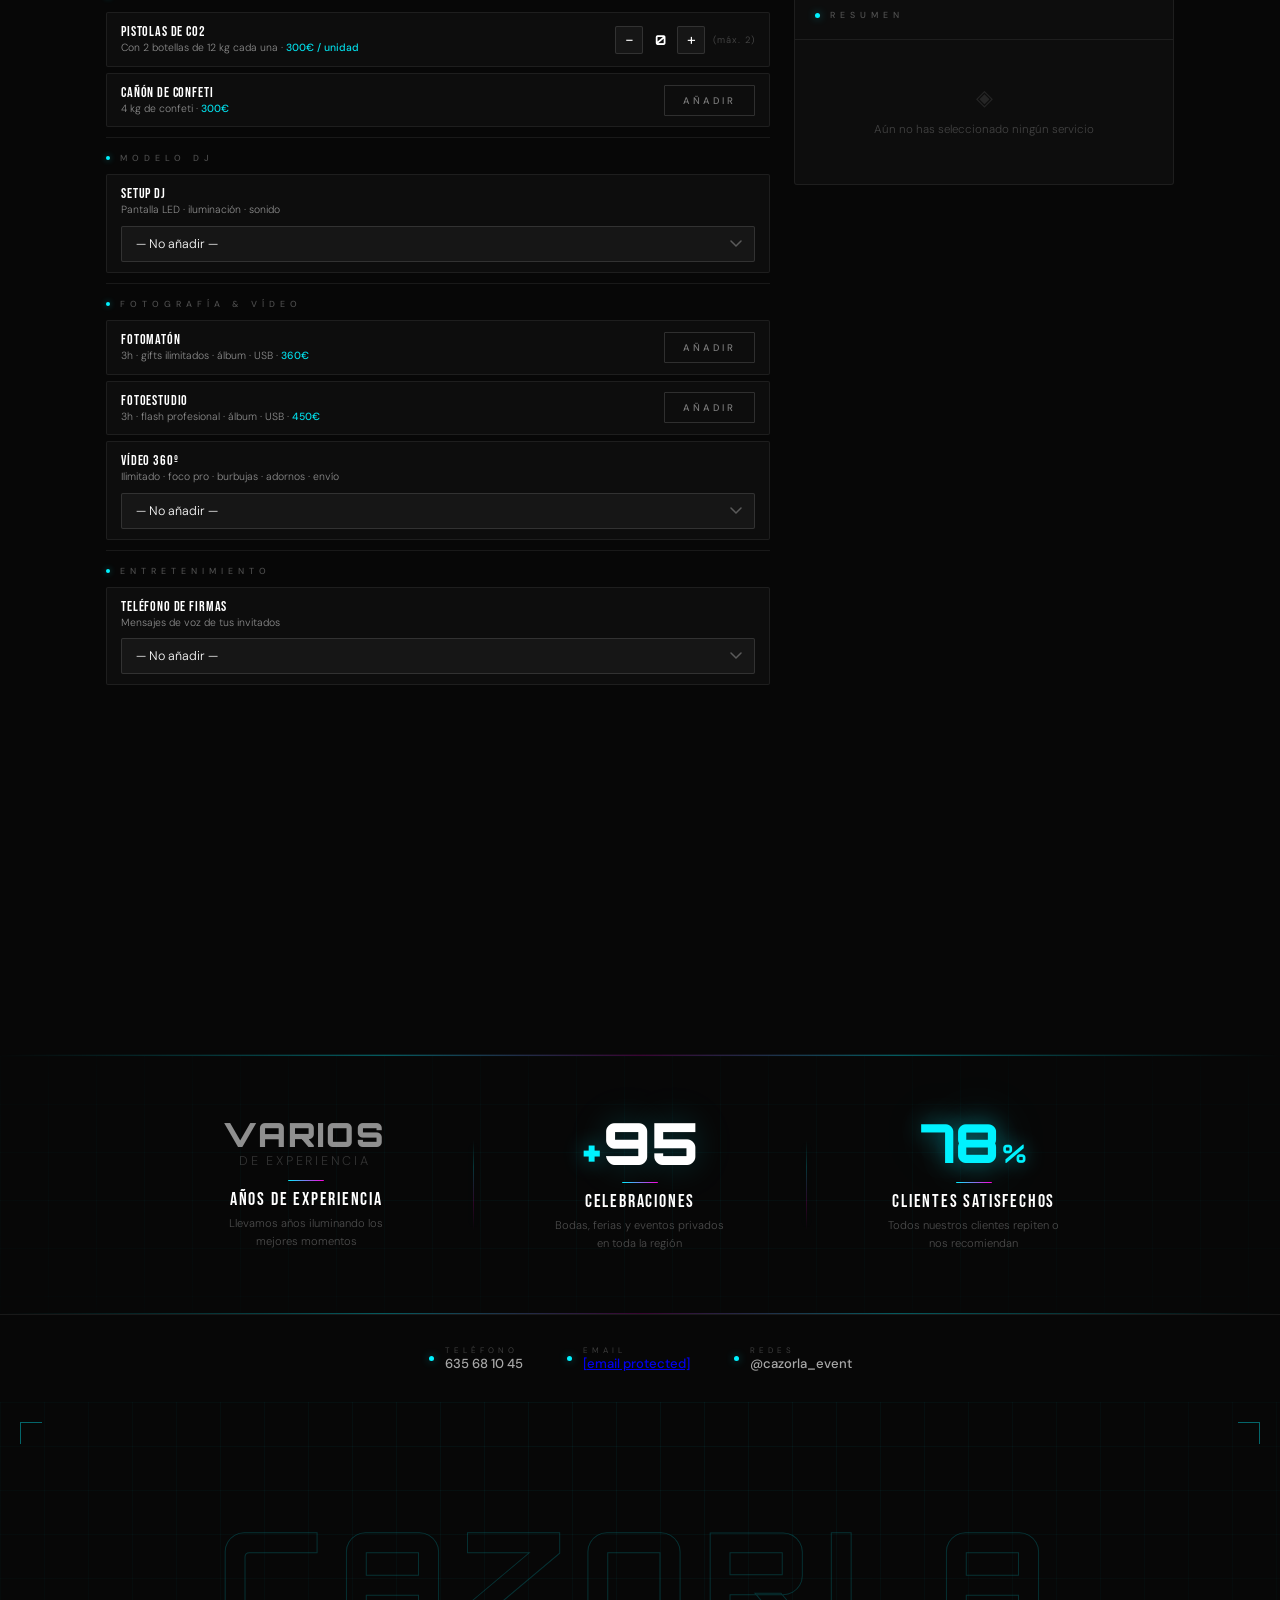
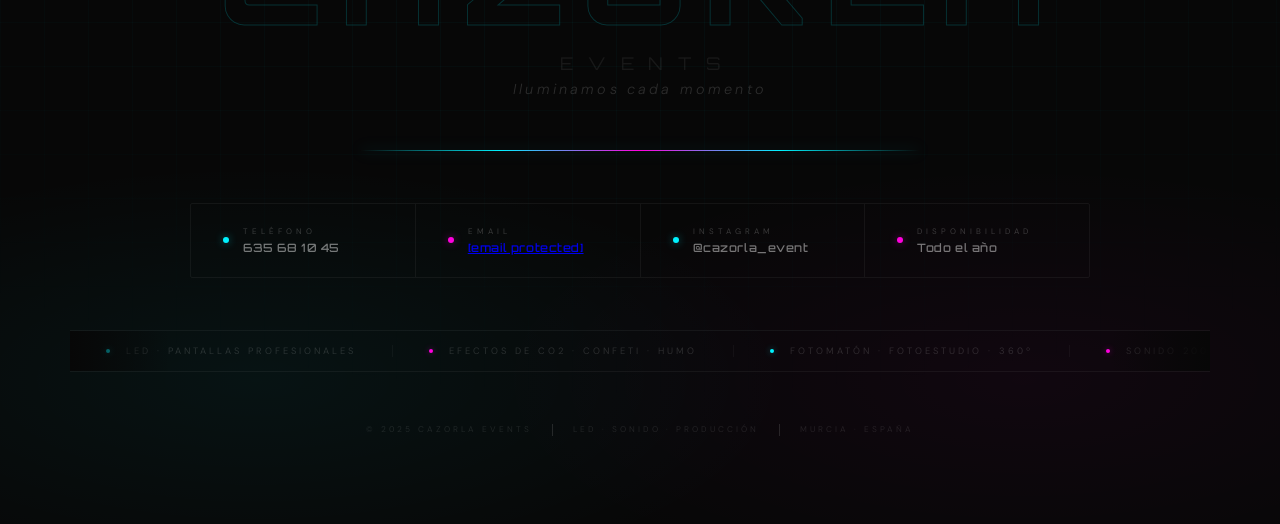
==== commit 0f2a0a1e: "Update CatalogoCazorla.html" ====
--- a/CatalogoCazorla.html
+++ b/CatalogoCazorla.html
@@ -737,7 +737,7 @@
   <p class="cze-tagline">Iluminamos cada momento</p>
 
   <div class="cze-cta-wrap">
-    <a class="cze-cta-btn" href="javascript:void(0)" onclick="document.getElementById('calc-section').scrollIntoView({behavior:'smooth'});history.replaceState(null,'',window.location.pathname);" id="hero-cta">
+    <a class="cze-cta-btn" href="#calc-anchor" id="hero-cta">
       <div class="cze-cta-glow"></div>
       <span class="cze-cta-text">Calcular mi presupuesto</span>
       <span class="cze-cta-arrow">↓</span>
@@ -952,6 +952,7 @@
 <div class="divider"></div>
 
 <!-- ═══════ CALCULADORA ═══════ -->
+<div id="calc-anchor" style="position:relative;top:-1px;height:1px;visibility:hidden;pointer-events:none;"></div>
 <div class="section" id="calc-section">
   <div class="section-header">
     <div class="section-tag">Cazorla Events · Presupuesto</div>
@@ -1273,7 +1274,7 @@
   var scan=document.createElement('div');scan.className='cze-scan';
   document.querySelector('.cze-wrap').appendChild(scan);
 
-  // Scroll manejado por onclick en el propio enlace
+  // Scroll nativo por anchor HTML — sin JS
 })();
 
 /* ═══ CALCULADORA ═══ */
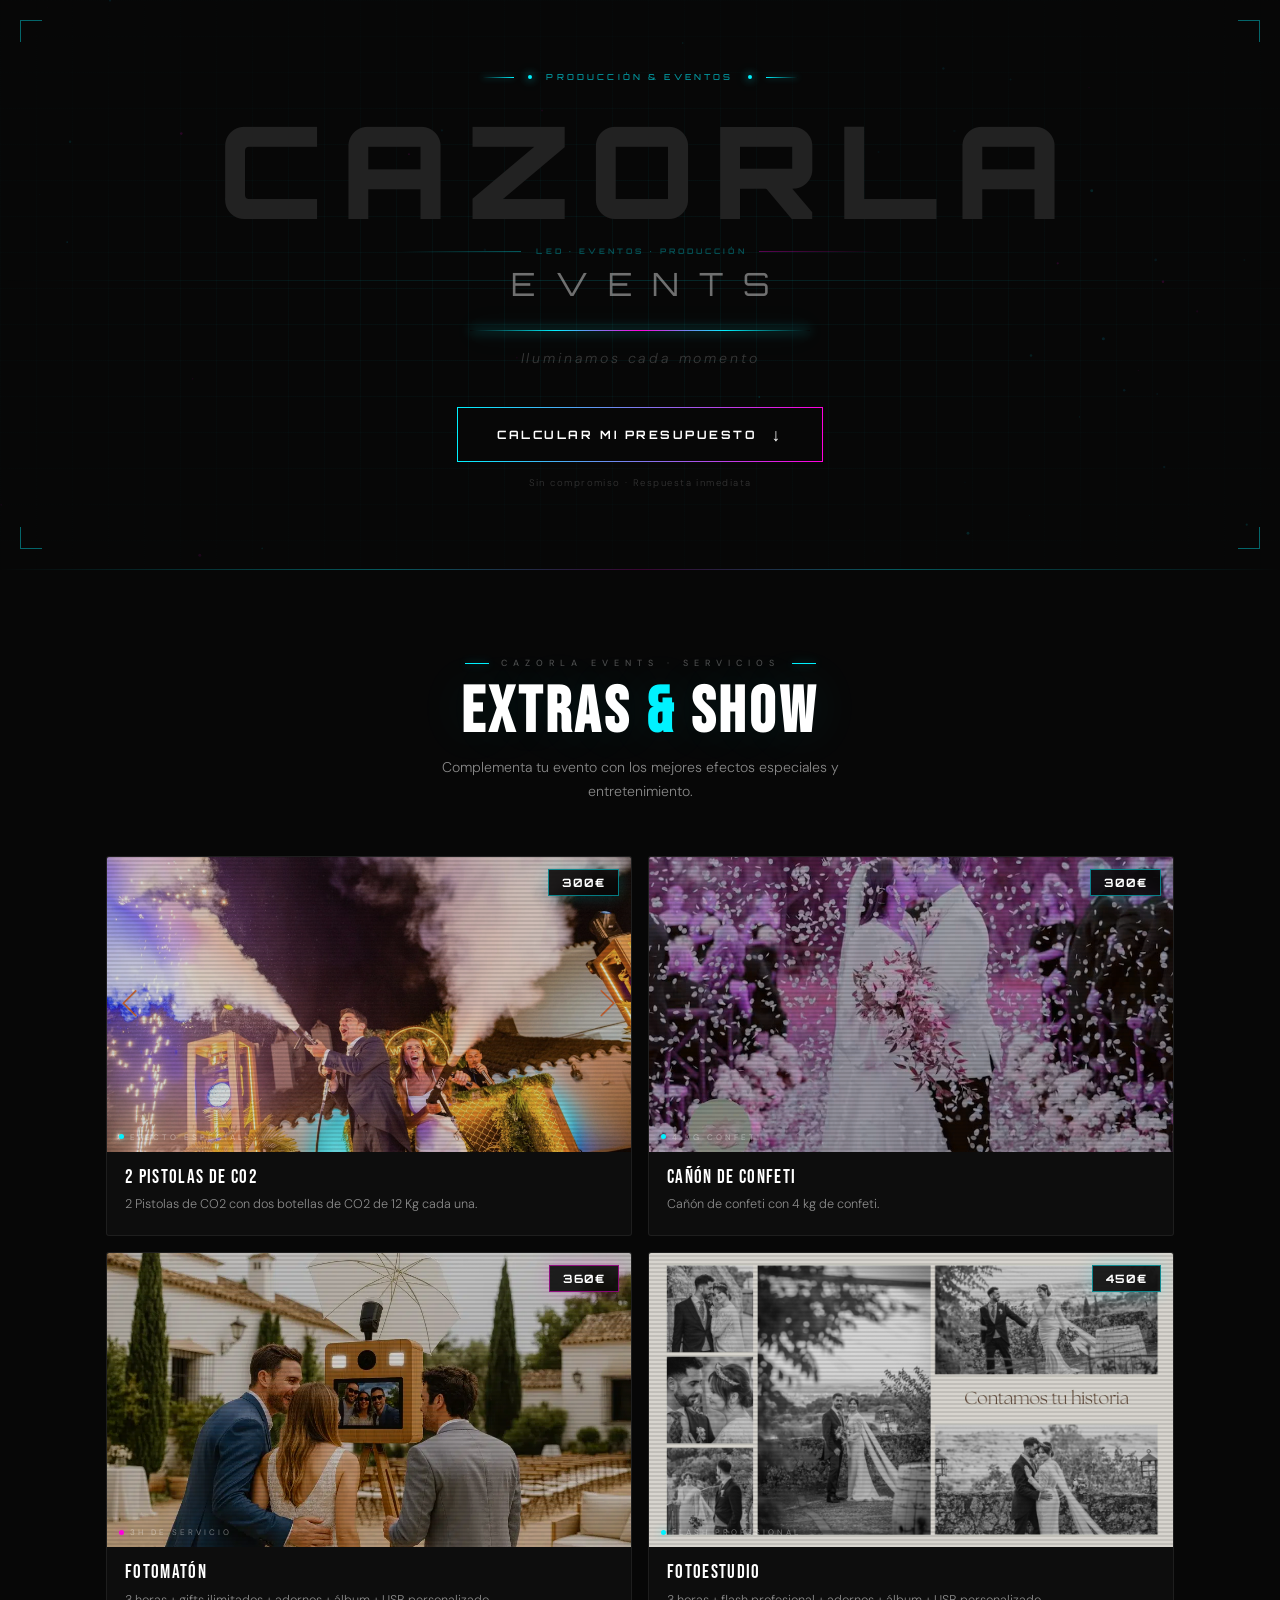
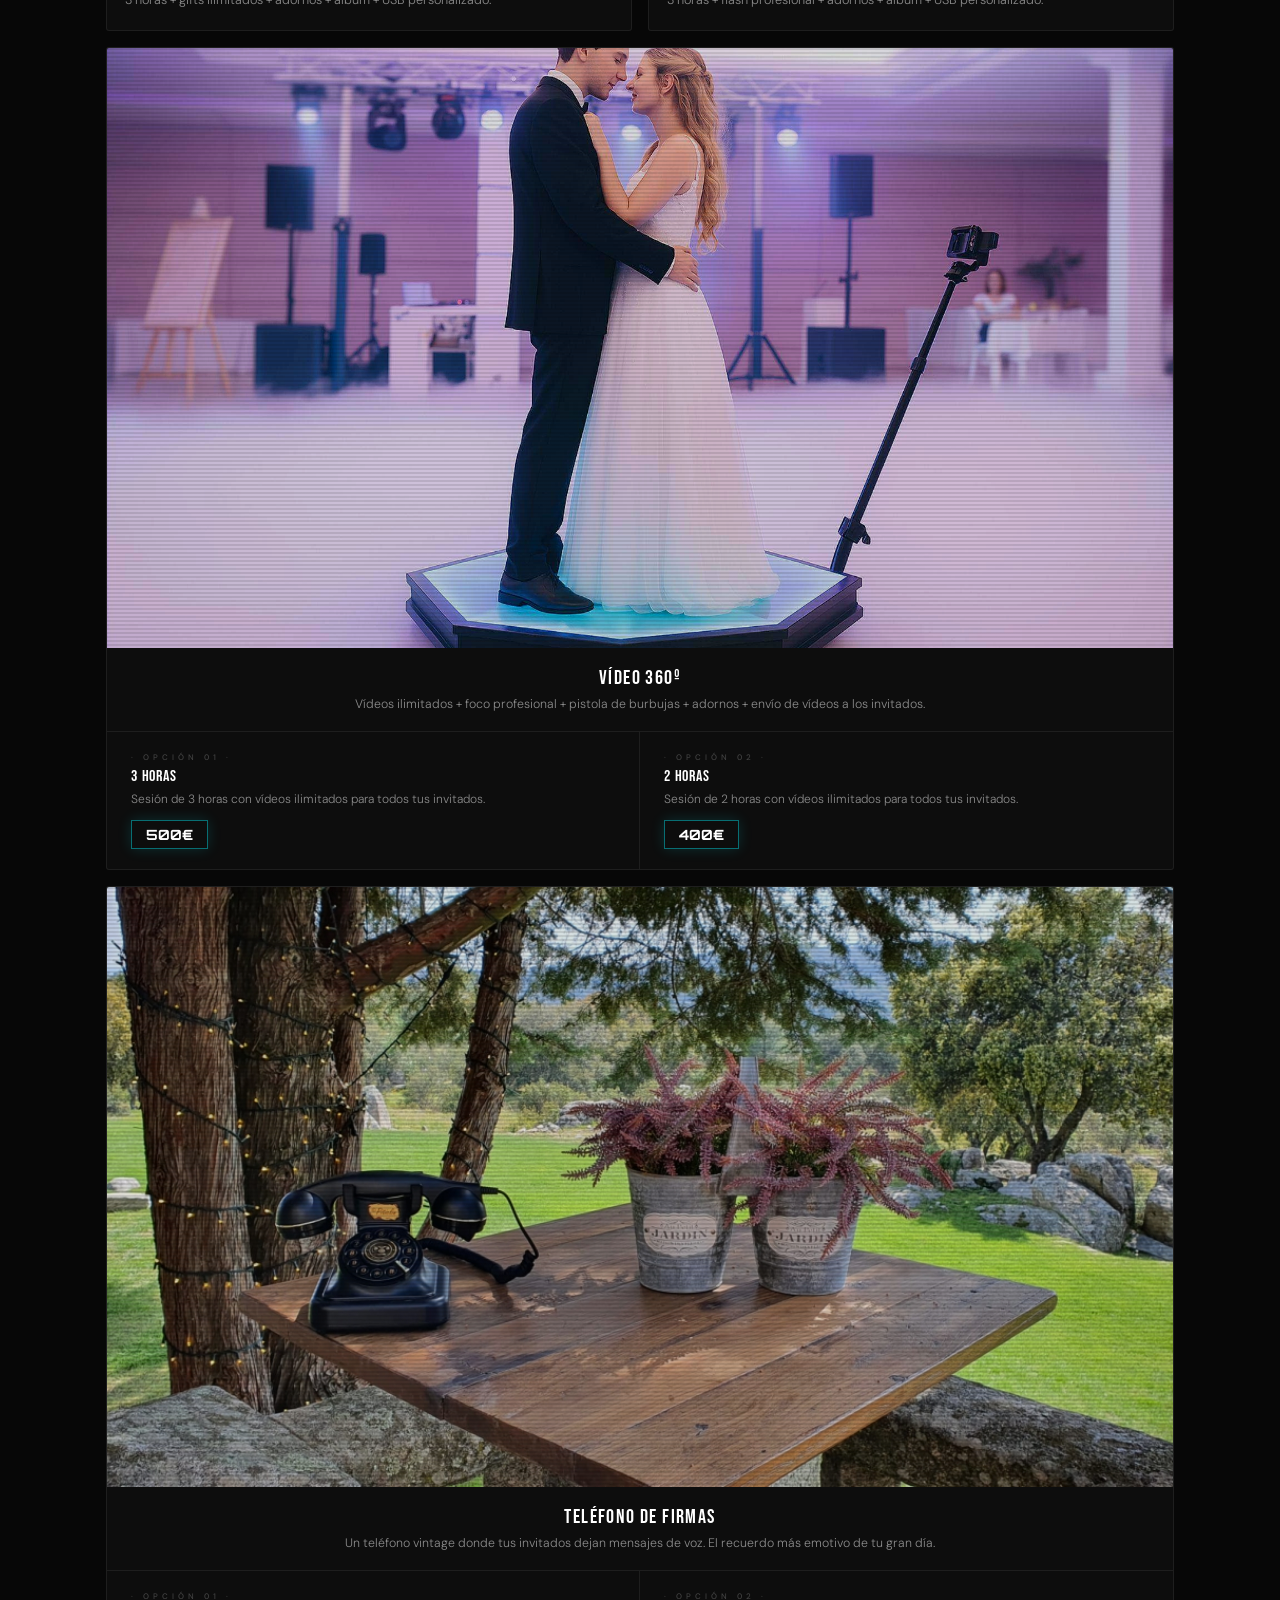
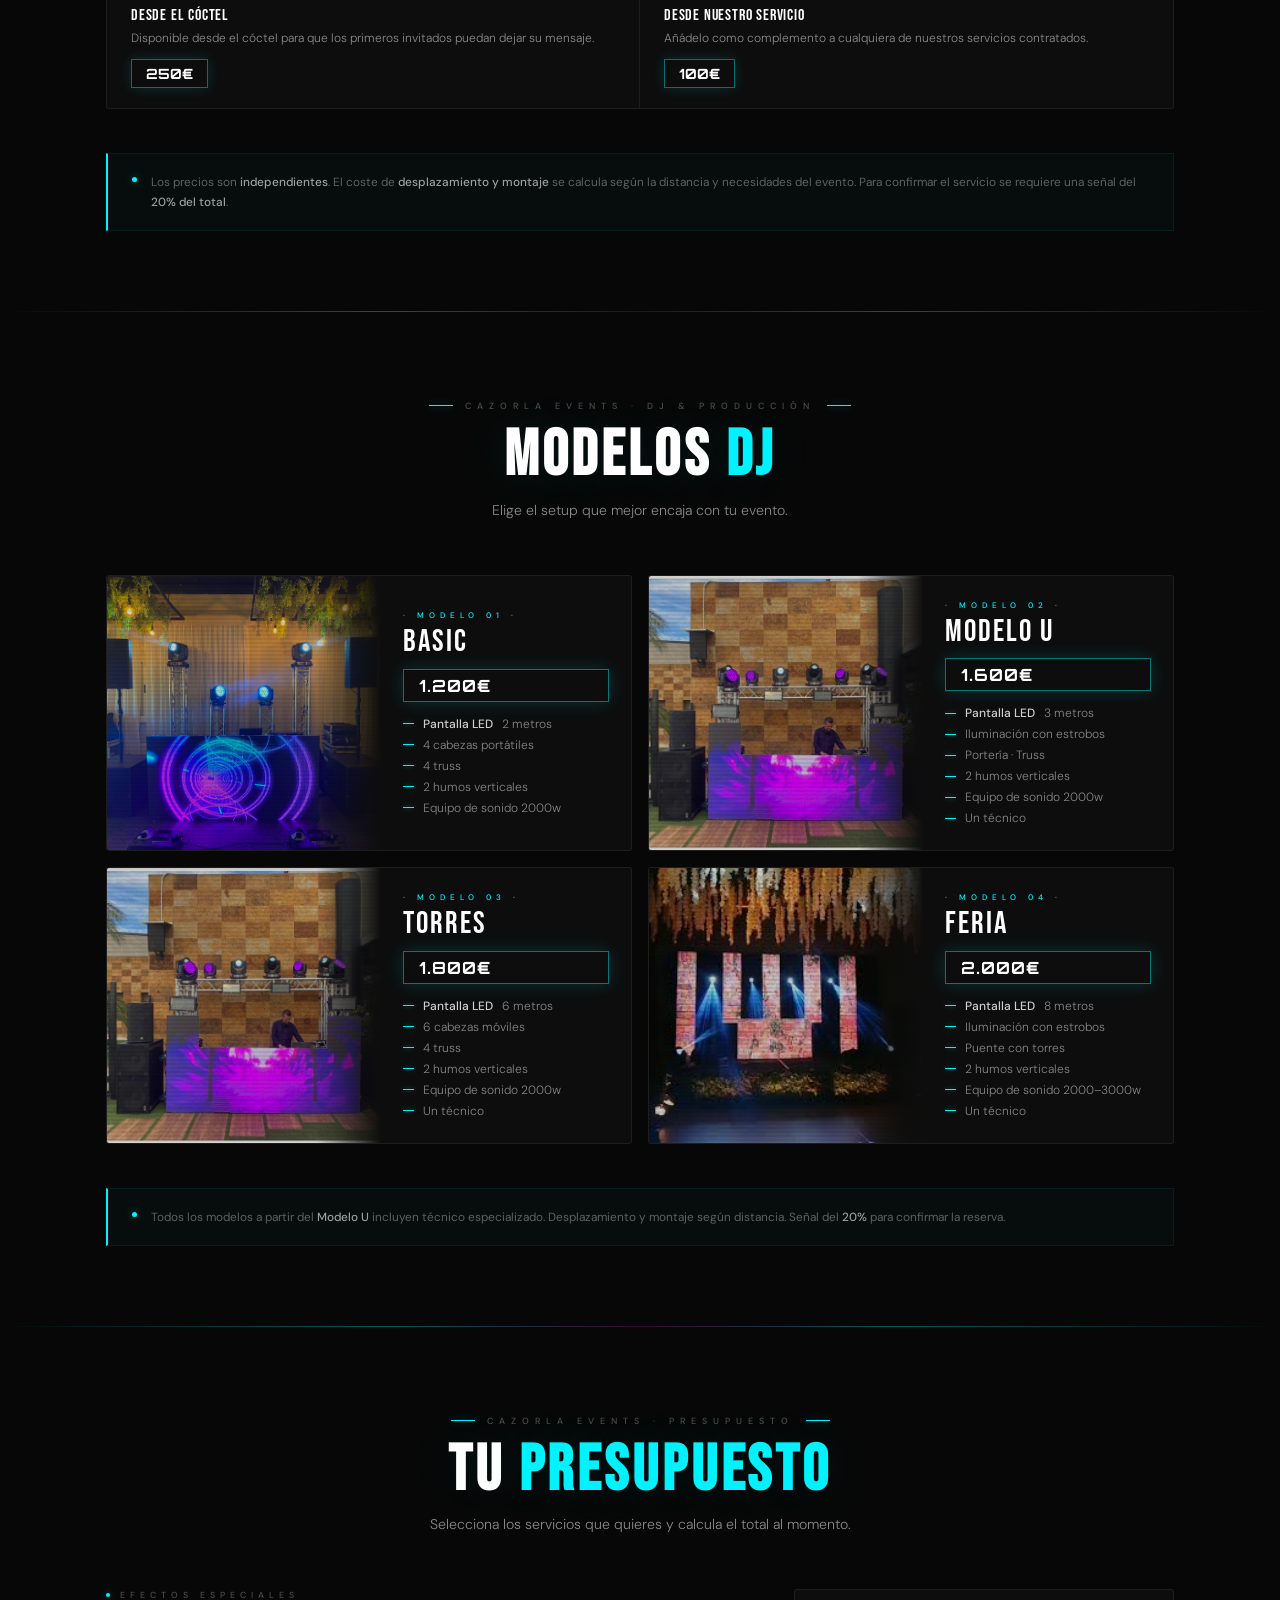
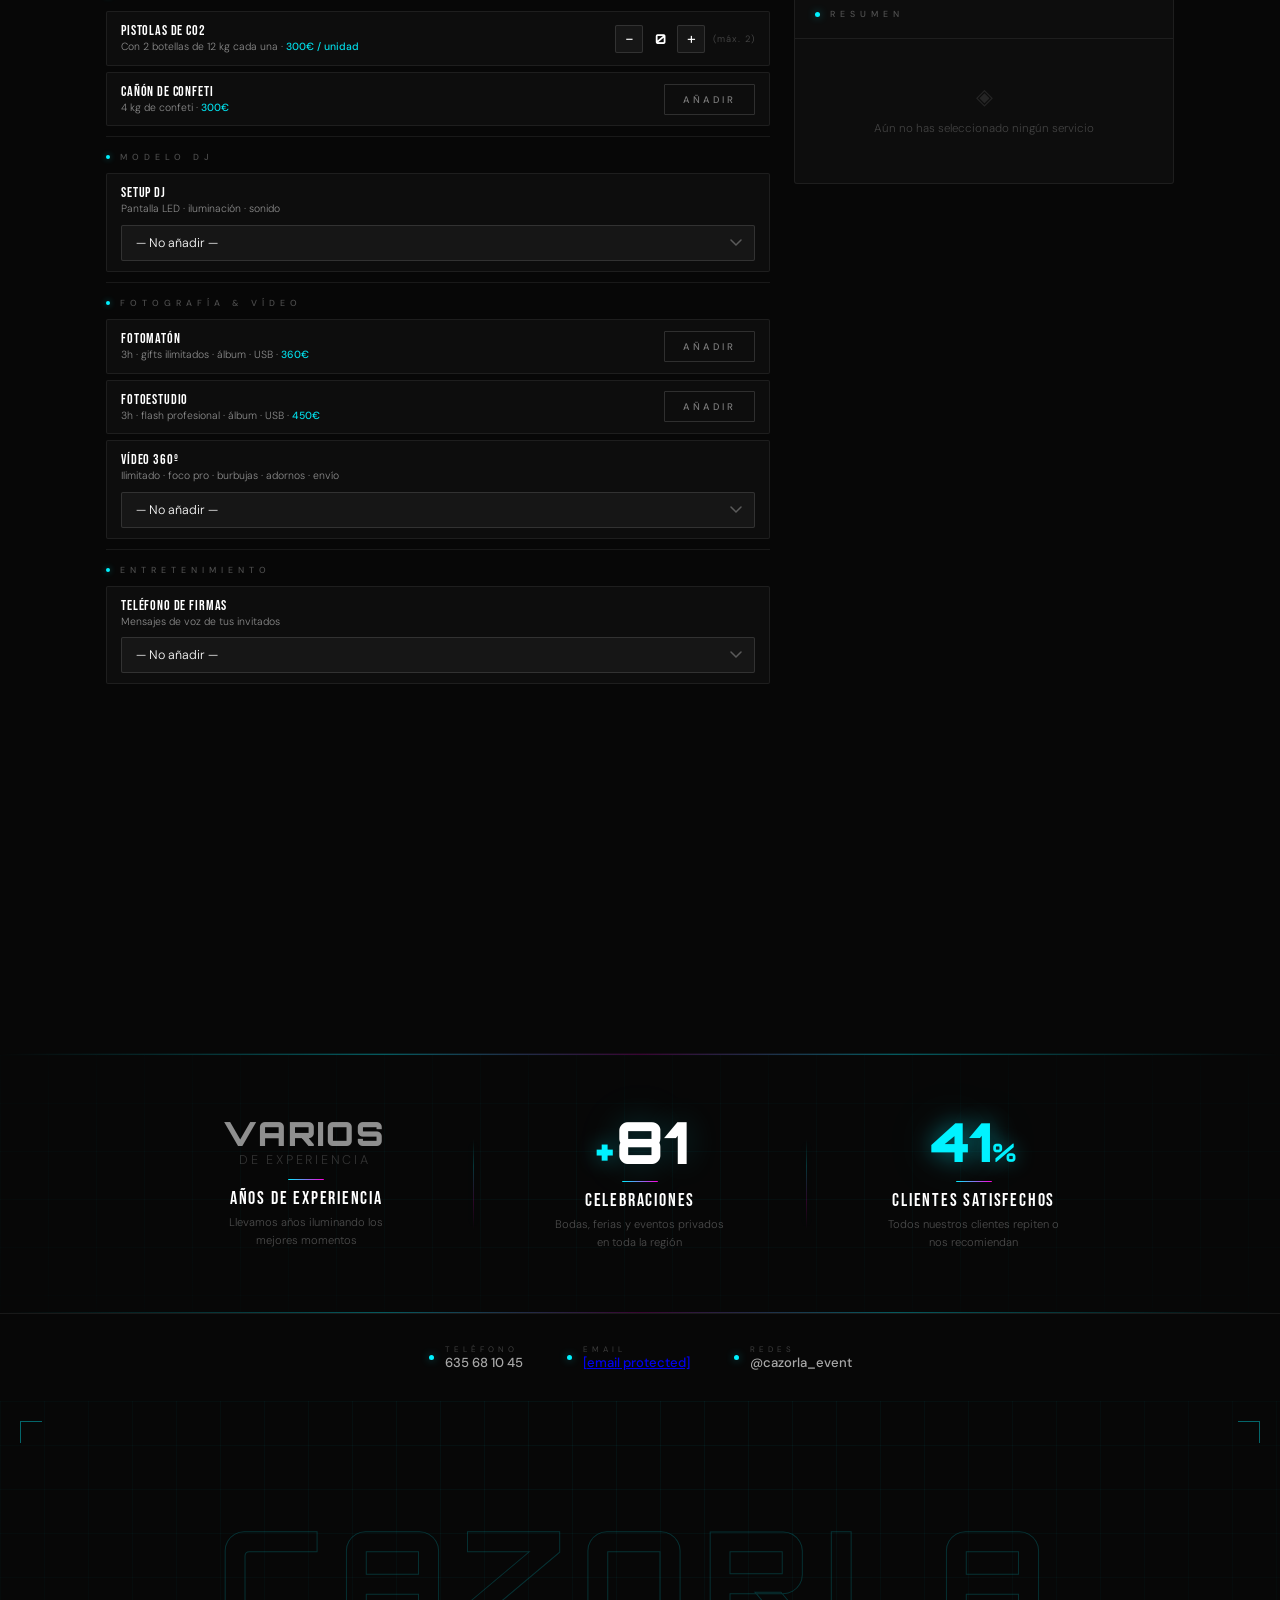
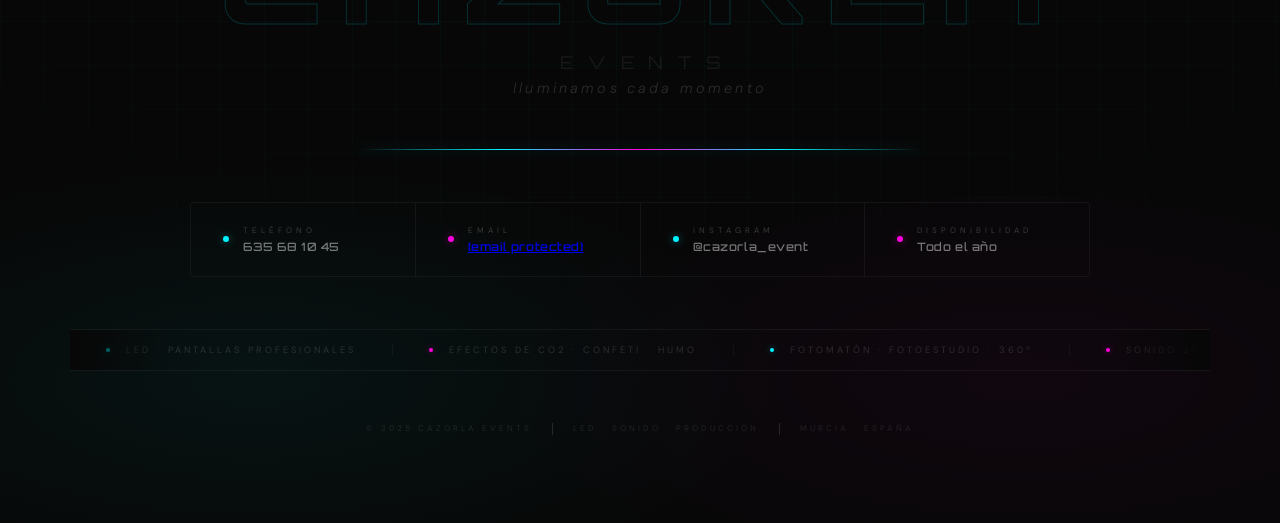
==== commit 7147c889: "Update CatalogoCazorla.html" ====
--- a/CatalogoCazorla.html
+++ b/CatalogoCazorla.html
@@ -705,6 +705,7 @@
 <body>
 
 <!-- ═══════ HERO TÍTULO ═══════ -->
+<div id="calc-anchor" style="position:absolute;top:0;height:1px;visibility:hidden;pointer-events:none;"></div>
 <div class="cze-wrap">
   <div class="cze-corner tl"></div>
   <div class="cze-corner tr"></div>
@@ -737,7 +738,7 @@
   <p class="cze-tagline">Iluminamos cada momento</p>
 
   <div class="cze-cta-wrap">
-    <a class="cze-cta-btn" href="#calc-anchor" id="hero-cta">
+    <a class="cze-cta-btn" href="#calc-section" id="hero-cta">
       <div class="cze-cta-glow"></div>
       <span class="cze-cta-text">Calcular mi presupuesto</span>
       <span class="cze-cta-arrow">↓</span>
@@ -952,7 +953,6 @@
 <div class="divider"></div>
 
 <!-- ═══════ CALCULADORA ═══════ -->
-<div id="calc-anchor" style="position:relative;top:-1px;height:1px;visibility:hidden;pointer-events:none;"></div>
 <div class="section" id="calc-section">
   <div class="section-header">
     <div class="section-tag">Cazorla Events · Presupuesto</div>
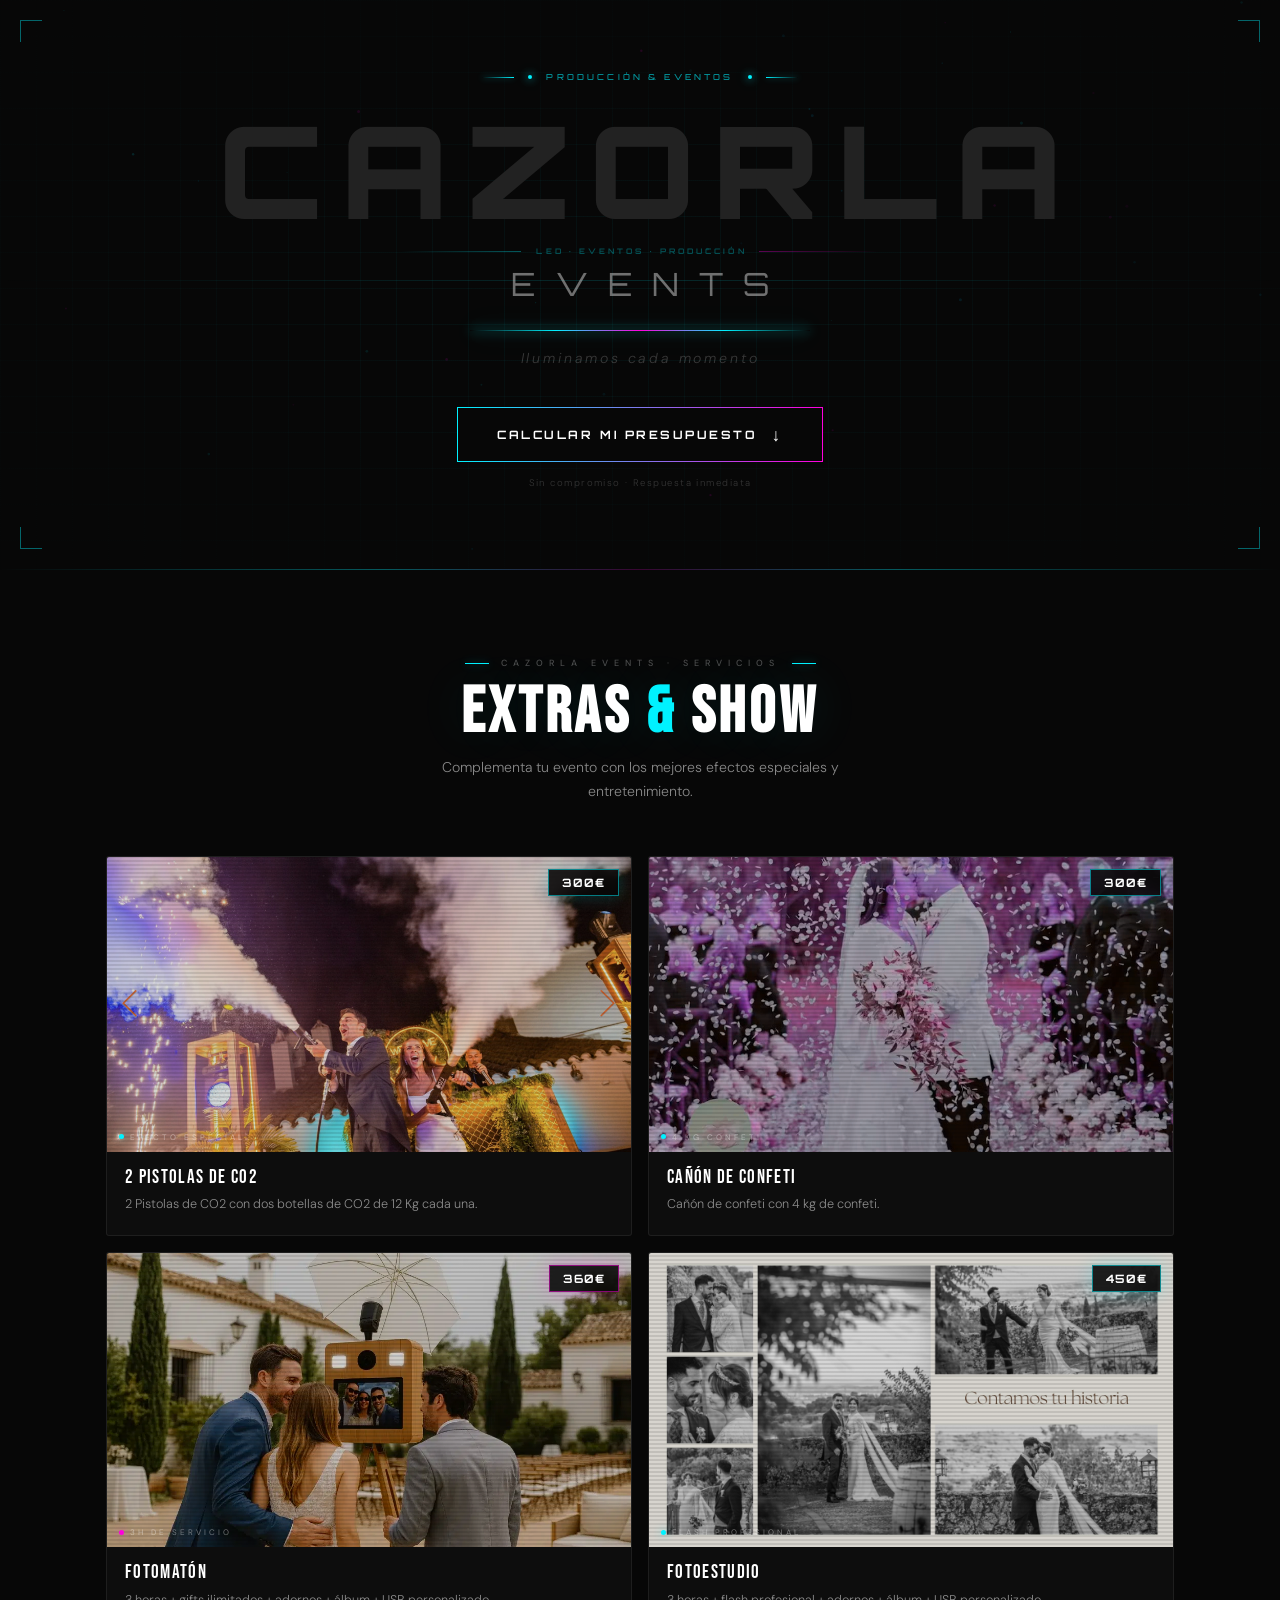
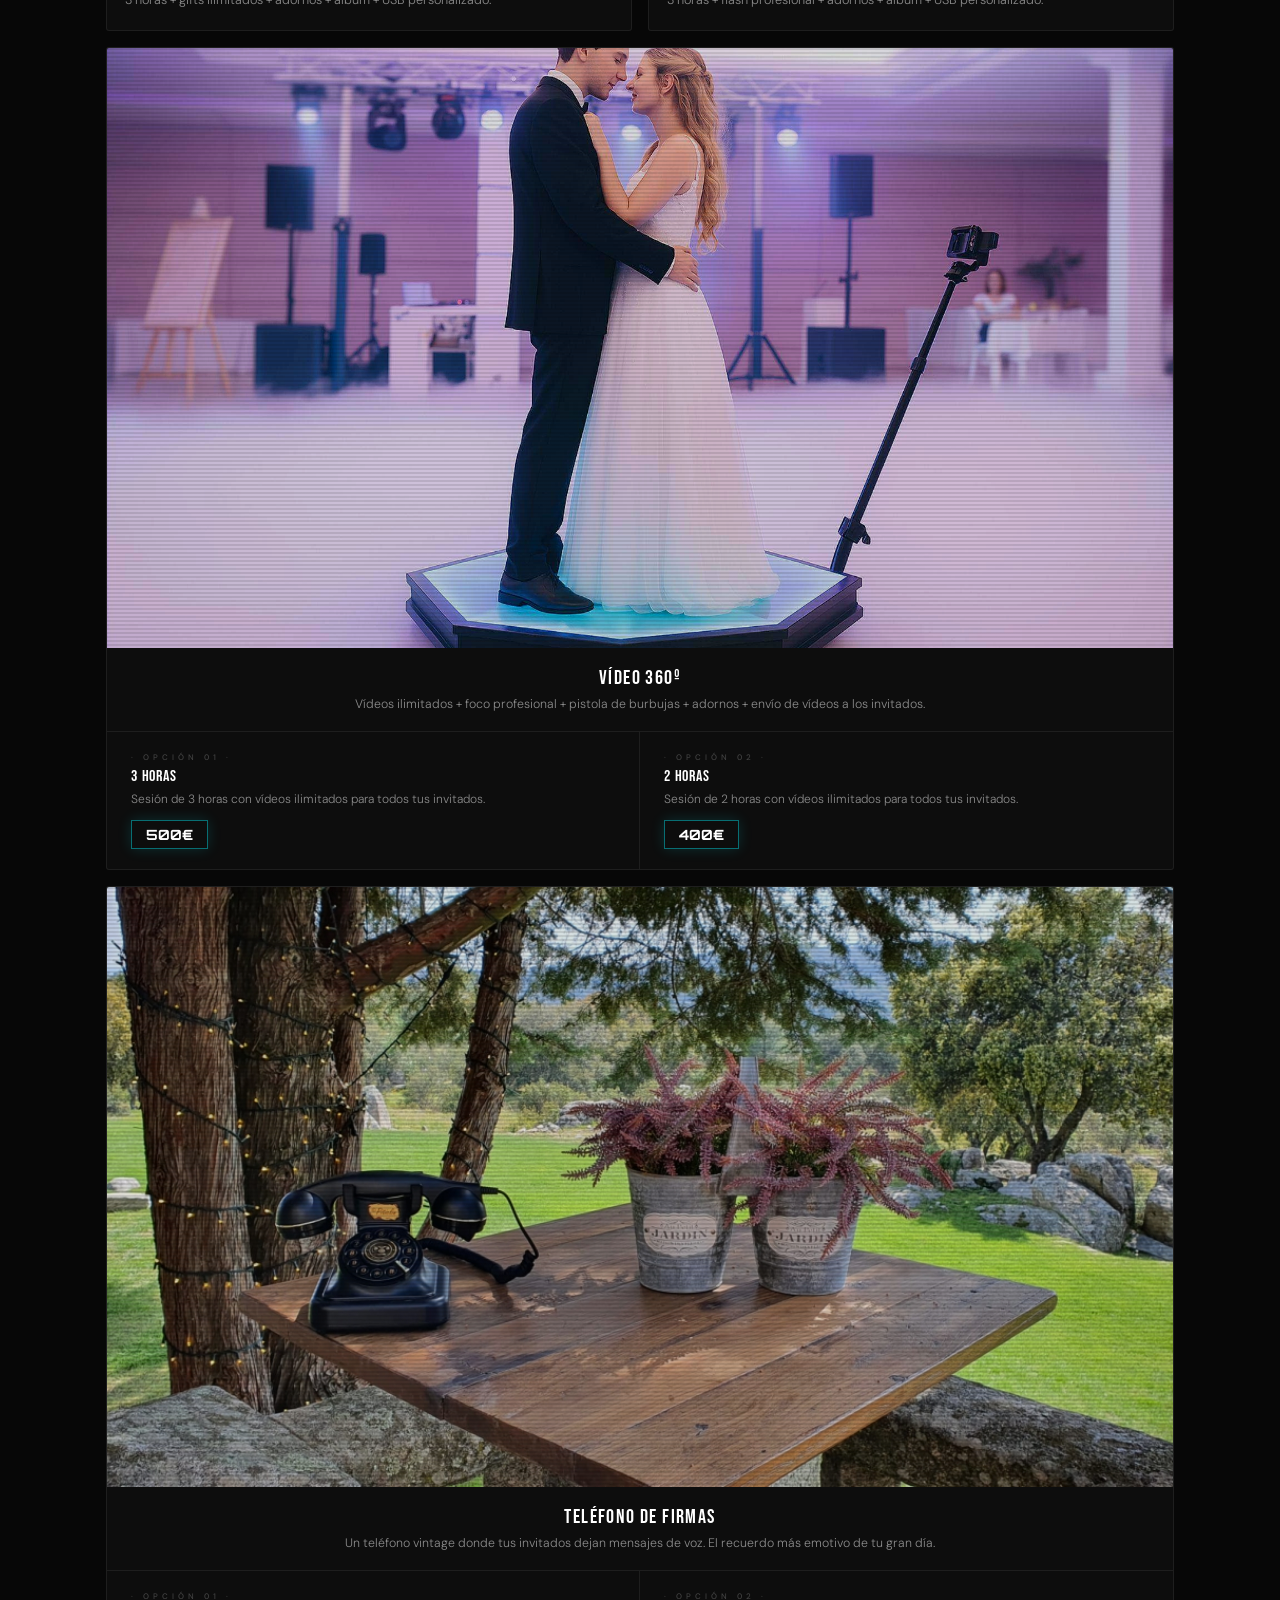
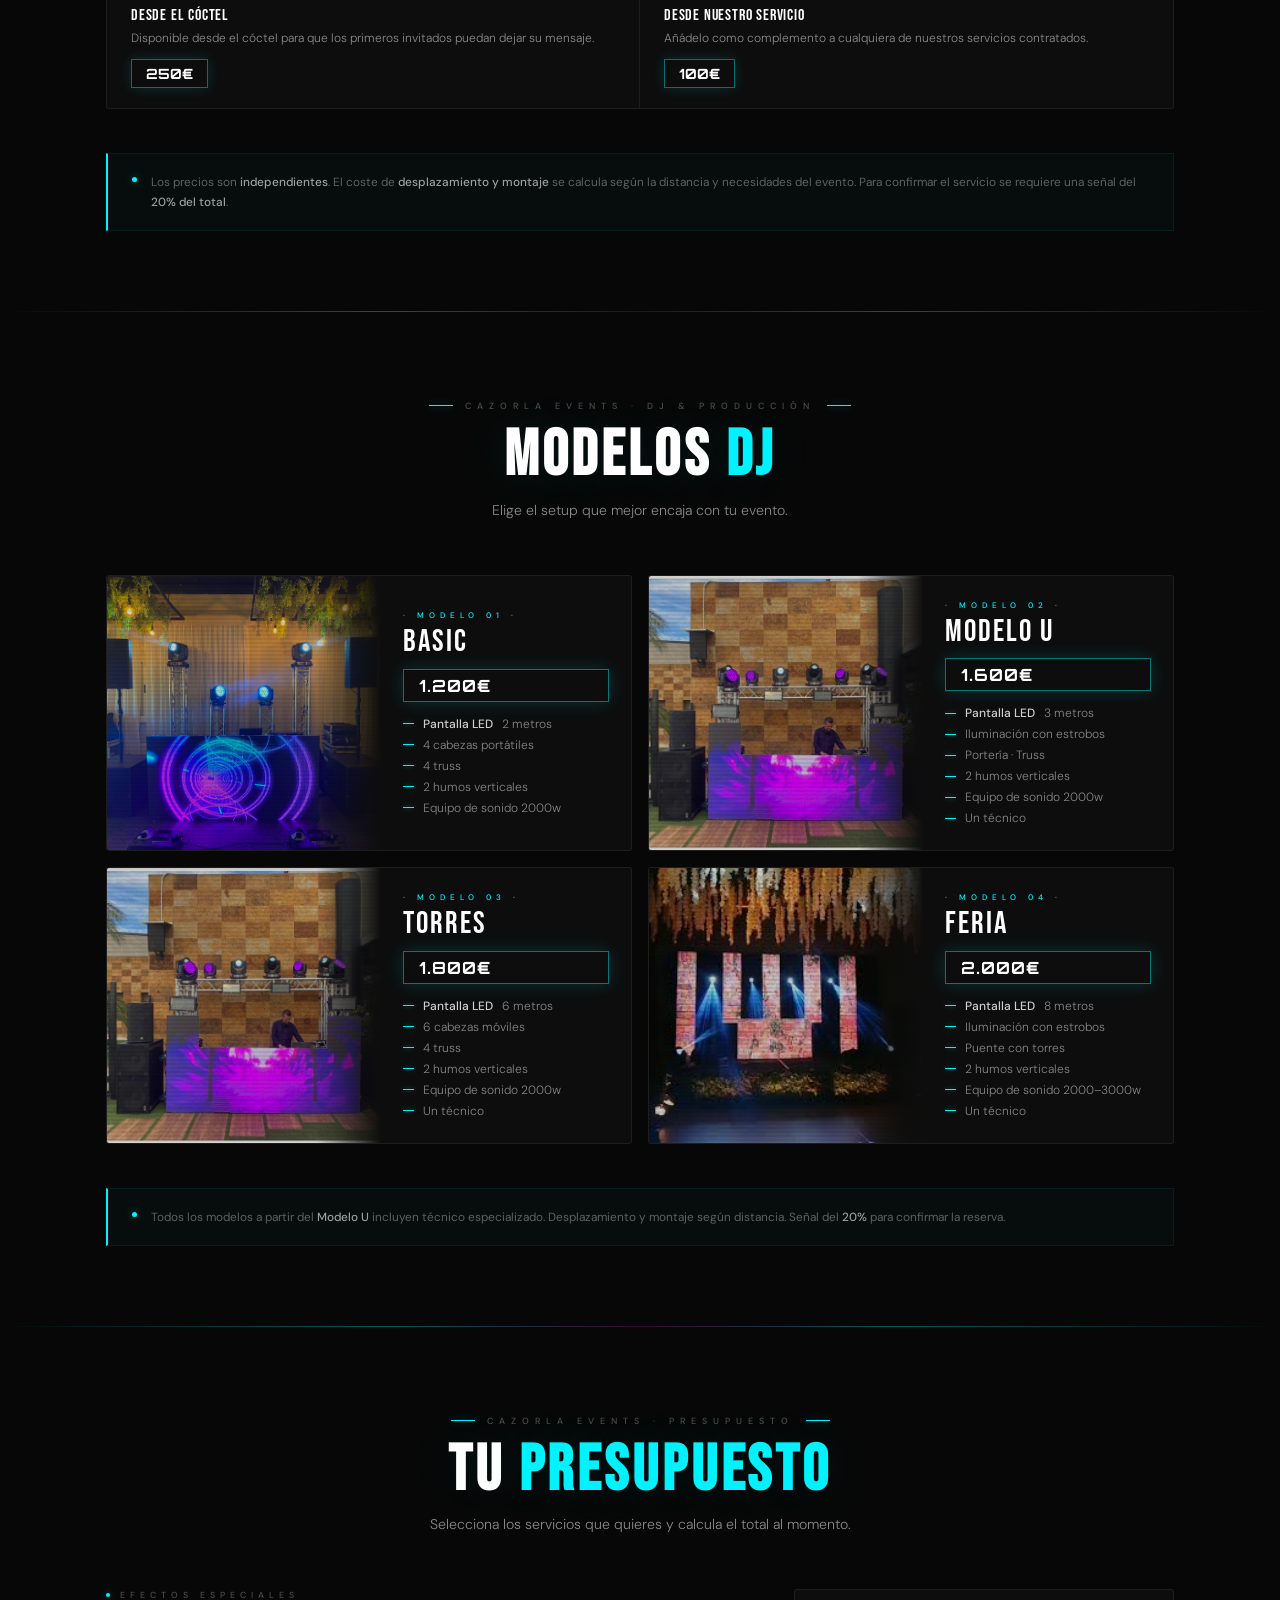
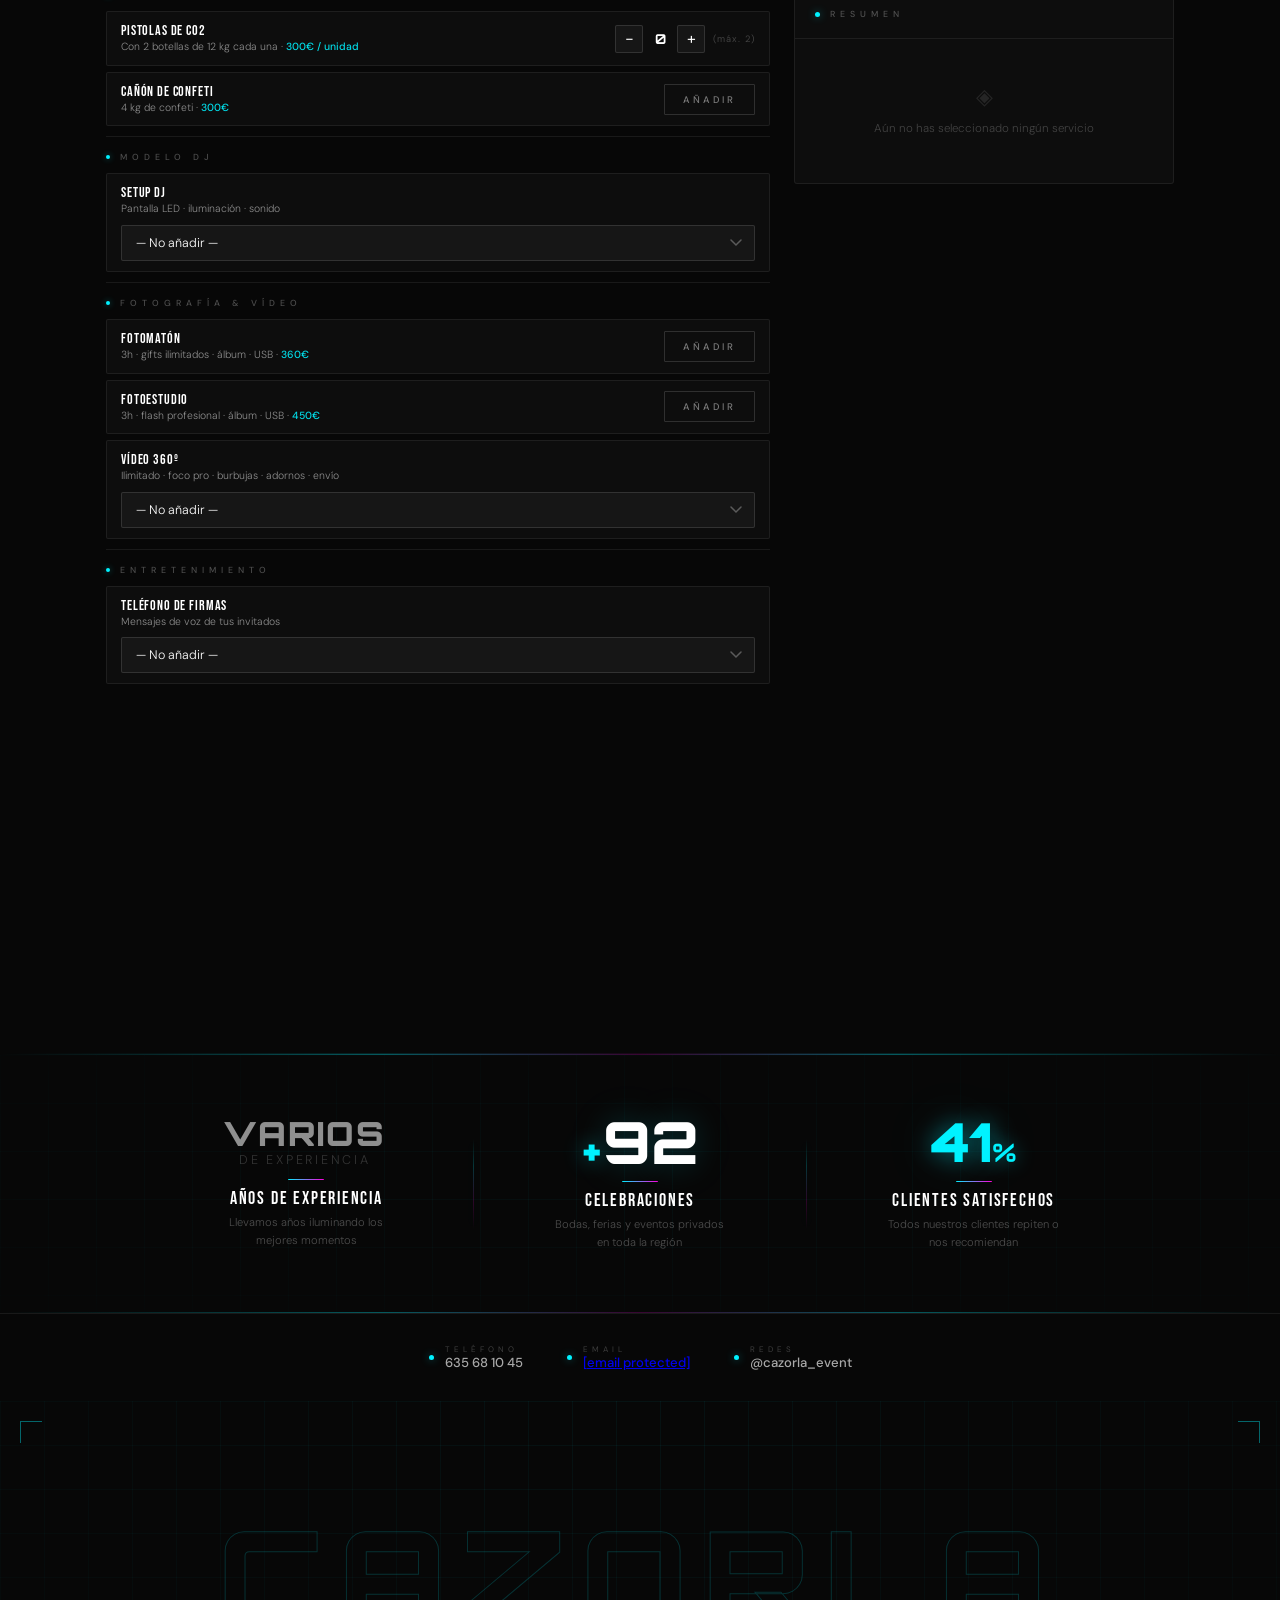
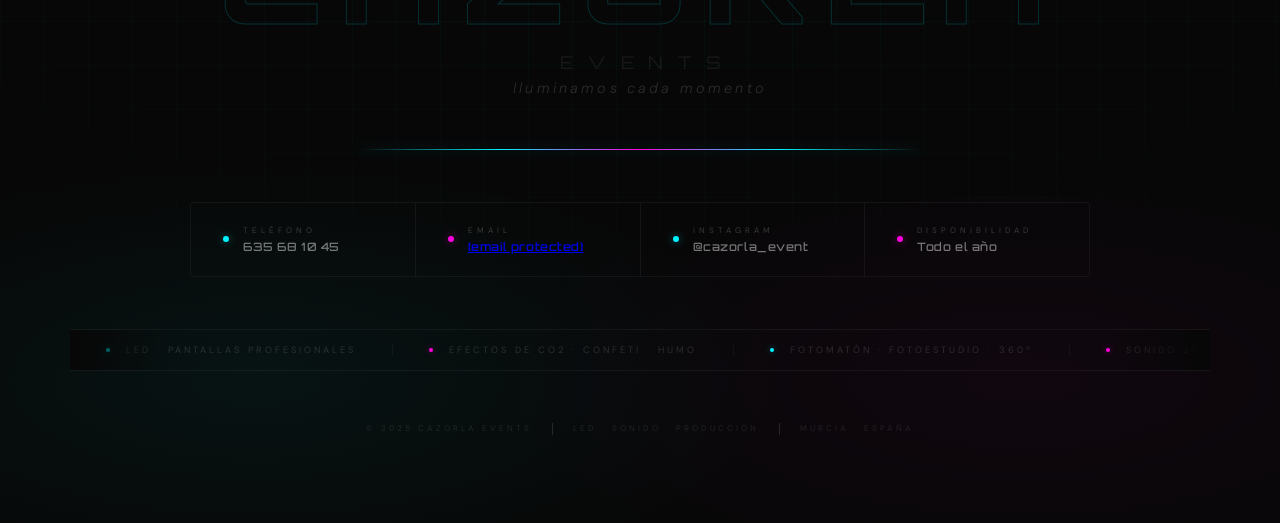
==== commit 5148be91: "Update CatalogoCazorla.html" ====
--- a/CatalogoCazorla.html
+++ b/CatalogoCazorla.html
@@ -705,7 +705,6 @@
 <body>
 
 <!-- ═══════ HERO TÍTULO ═══════ -->
-<div id="calc-anchor" style="position:absolute;top:0;height:1px;visibility:hidden;pointer-events:none;"></div>
 <div class="cze-wrap">
   <div class="cze-corner tl"></div>
   <div class="cze-corner tr"></div>
@@ -738,7 +737,7 @@
   <p class="cze-tagline">Iluminamos cada momento</p>
 
   <div class="cze-cta-wrap">
-    <a class="cze-cta-btn" href="#calc-section" id="hero-cta">
+    <a class="cze-cta-btn" href="#calc-section" onclick="var t=document.getElementById('calc-section');if(t){t.scrollIntoView({behavior:'smooth'});}" id="hero-cta">
       <div class="cze-cta-glow"></div>
       <span class="cze-cta-text">Calcular mi presupuesto</span>
       <span class="cze-cta-arrow">↓</span>
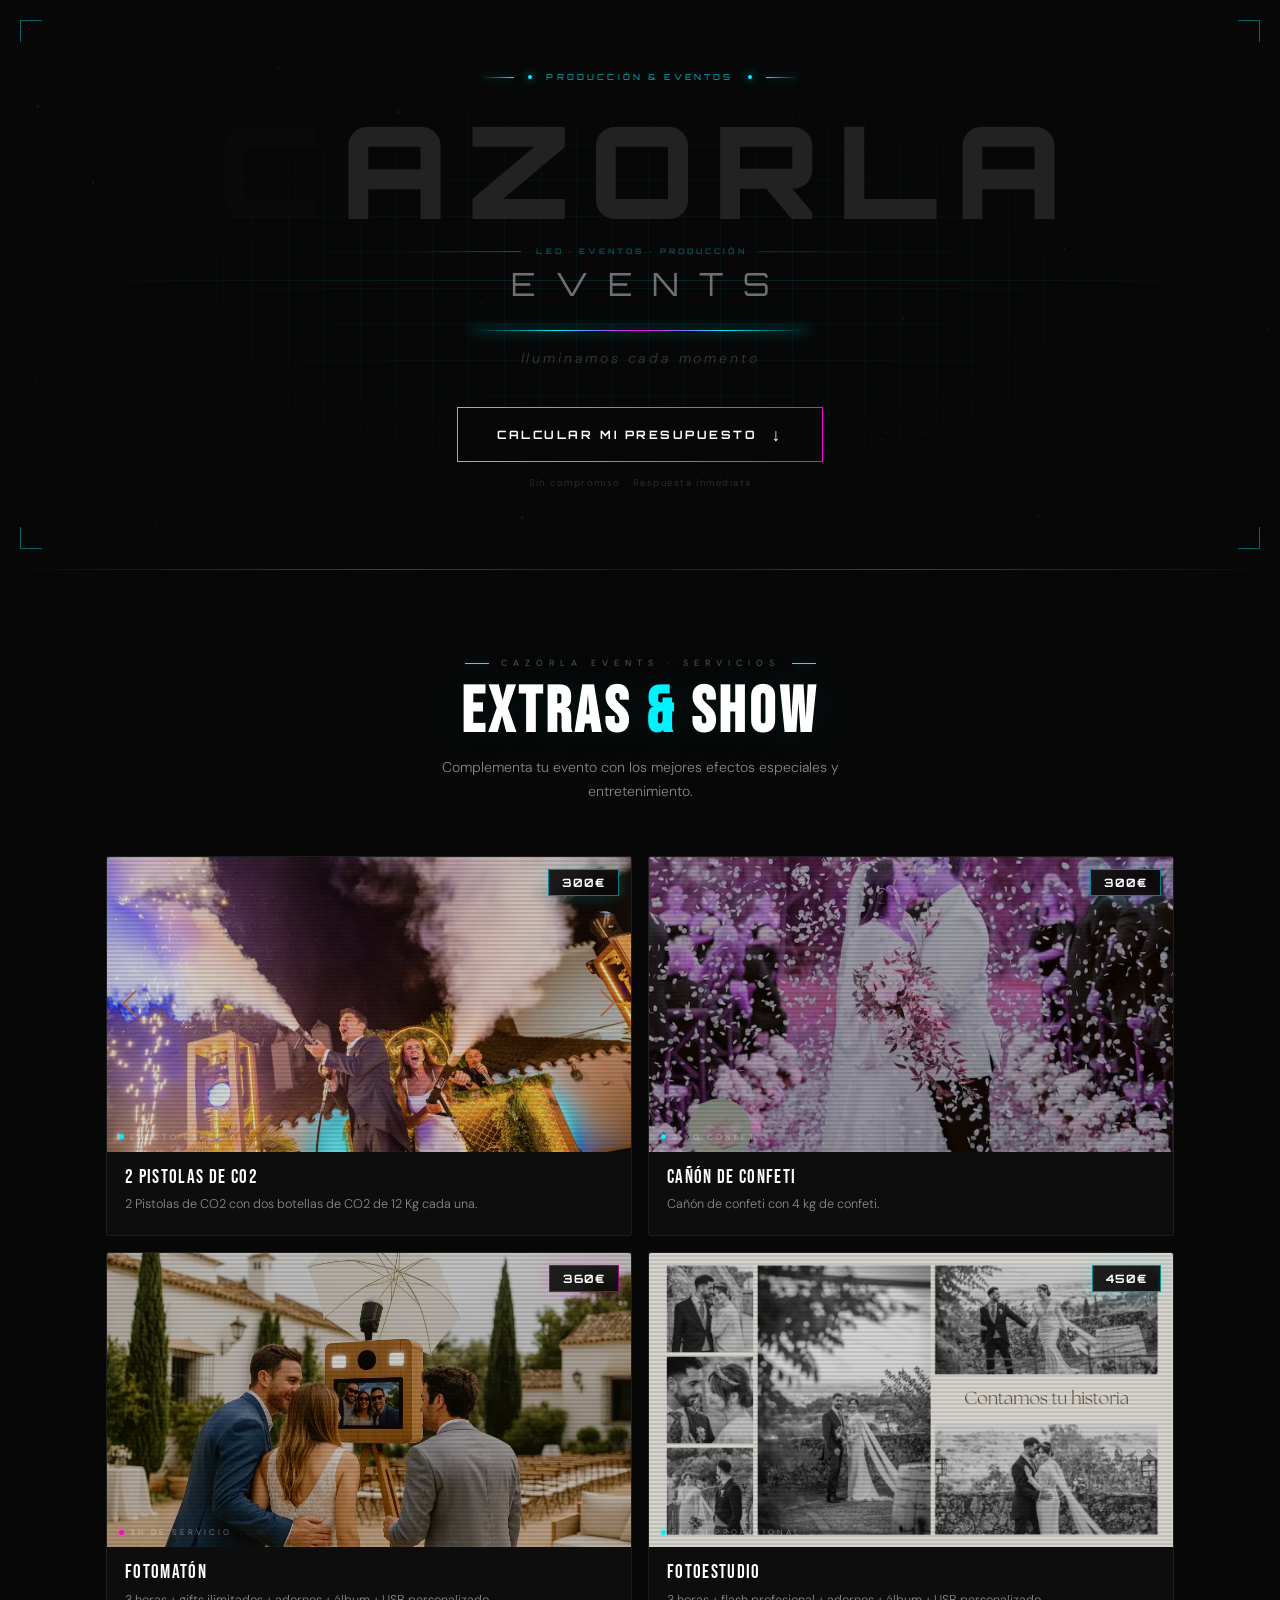
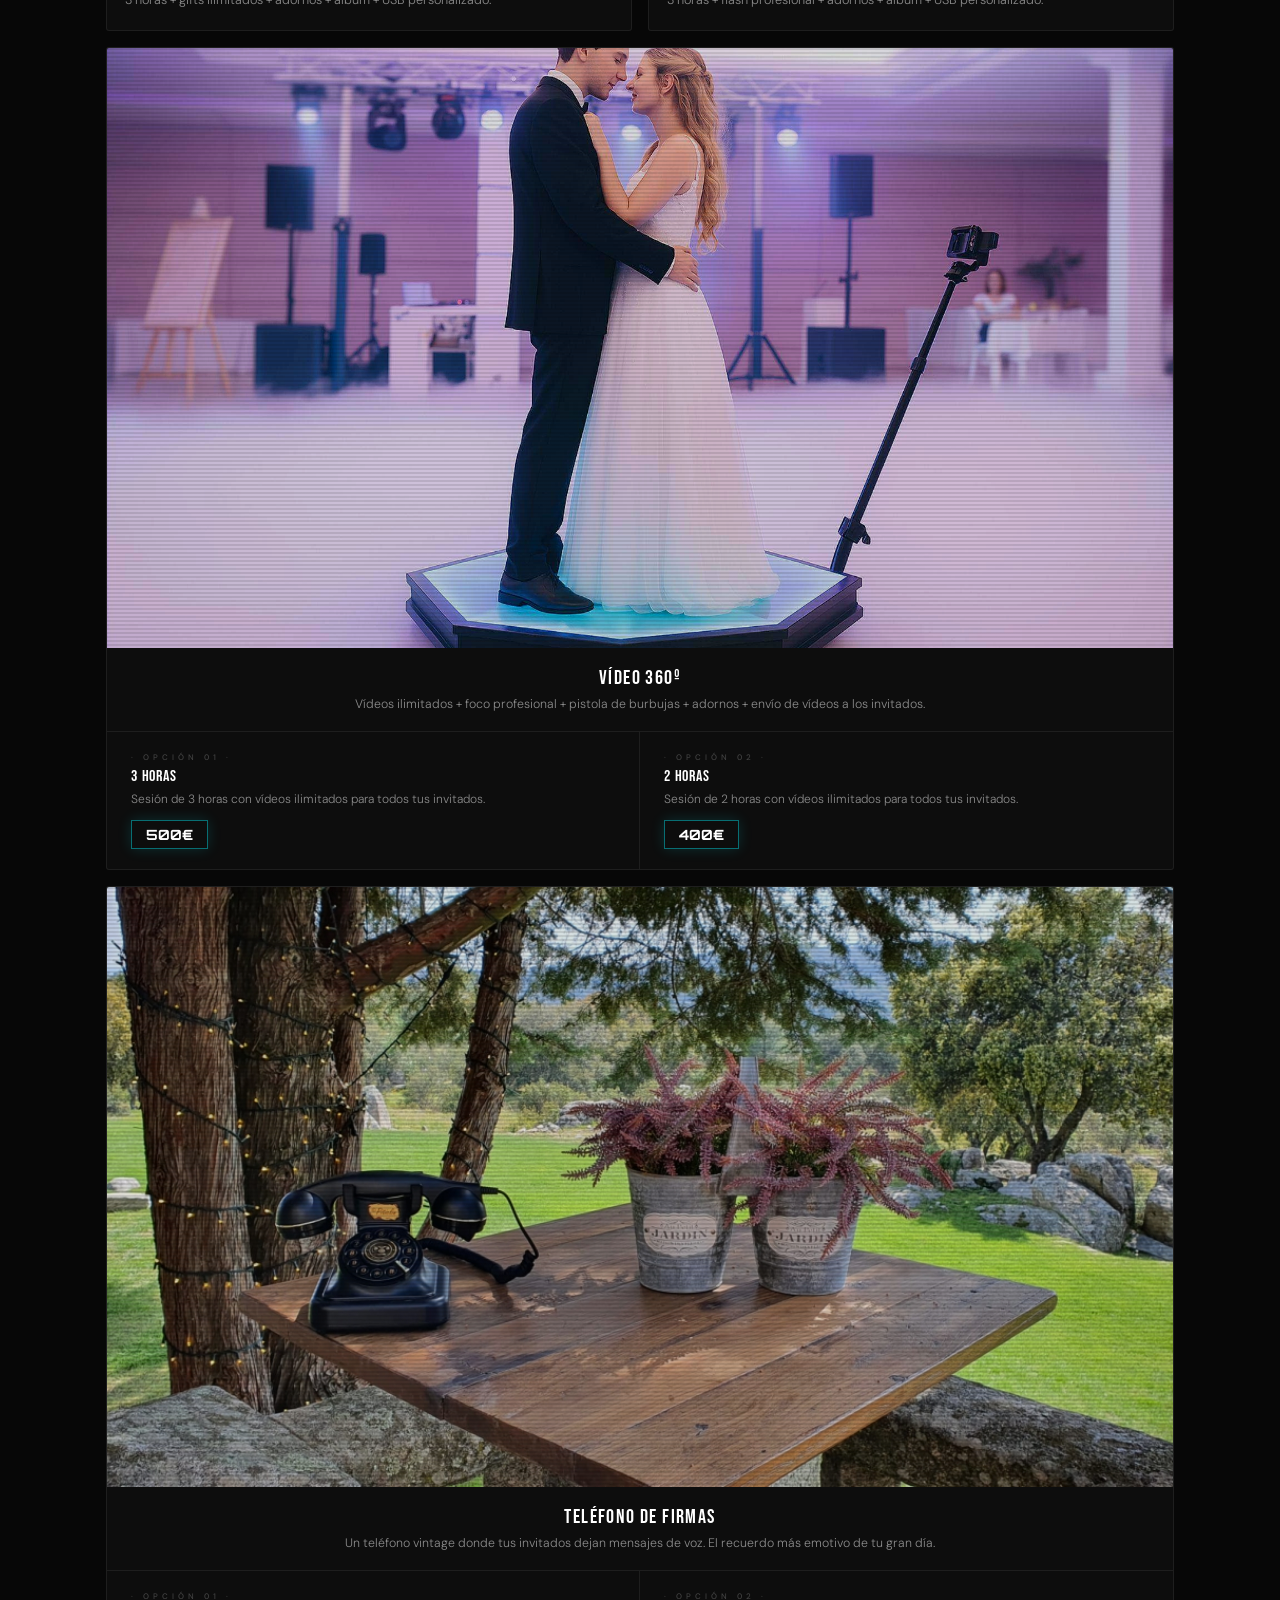
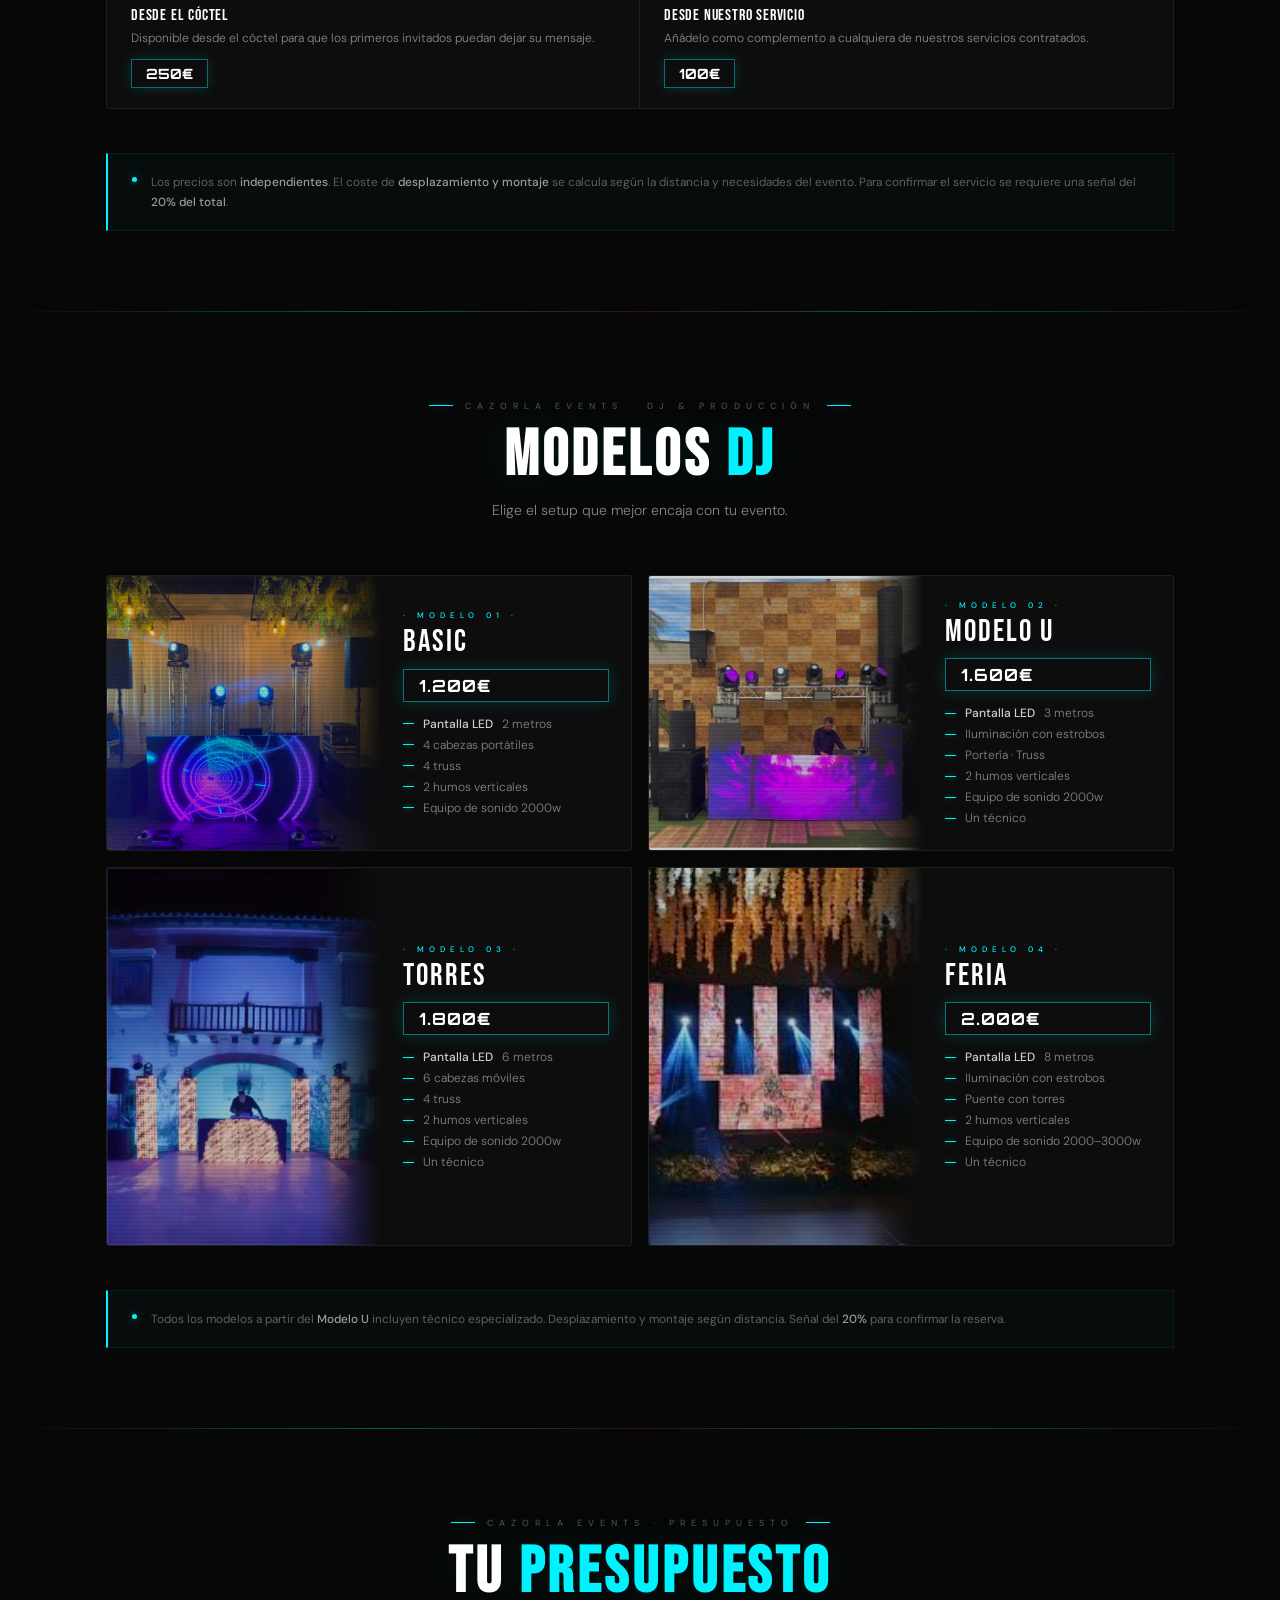
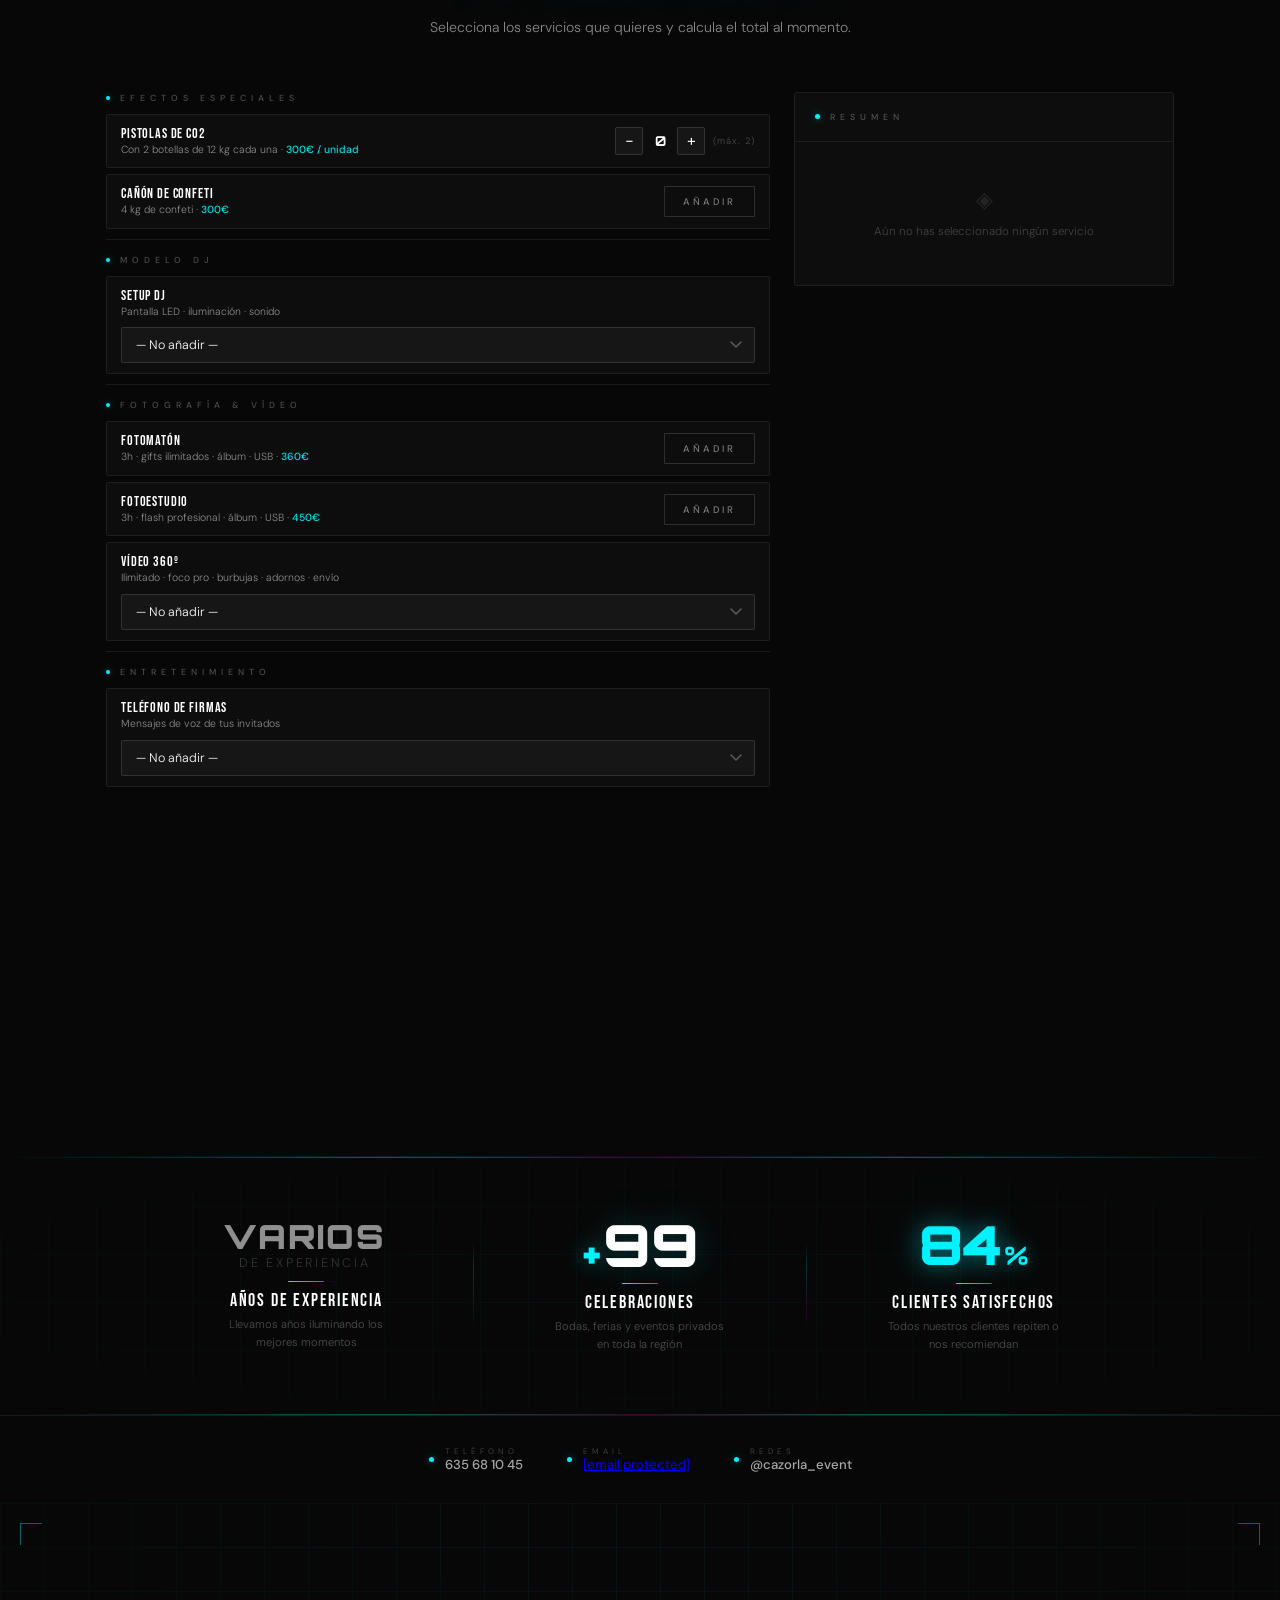
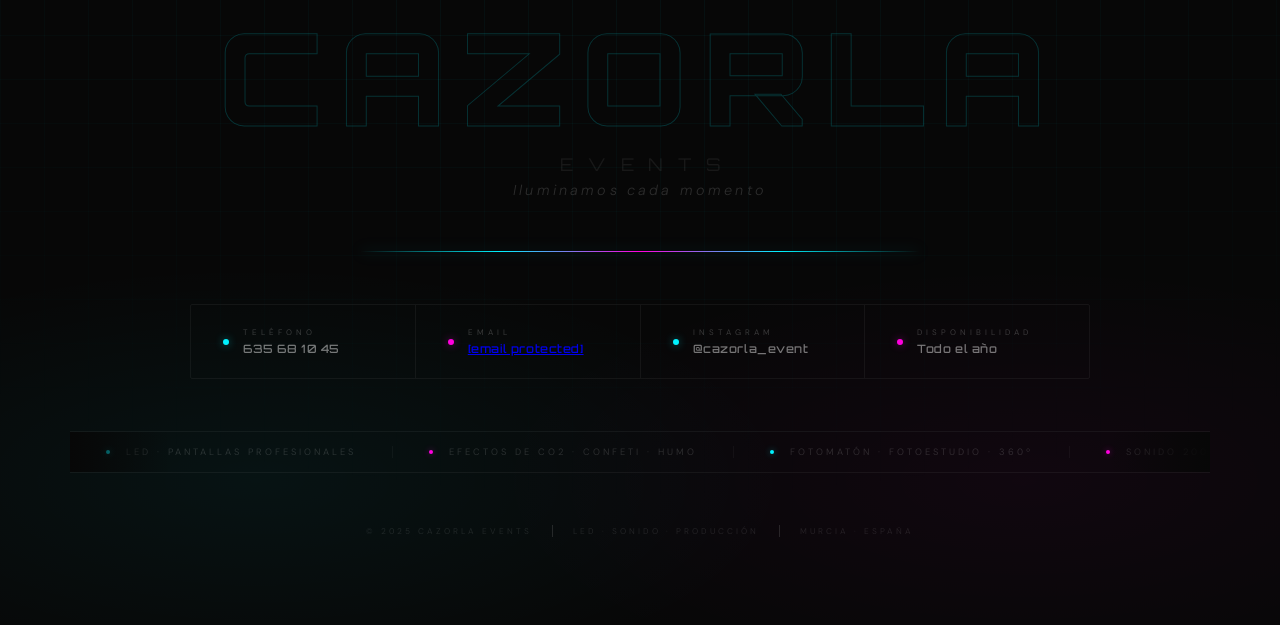
==== commit e1b89280: "Update CatalogoCazorla.html" ====
--- a/CatalogoCazorla.html
+++ b/CatalogoCazorla.html
@@ -910,7 +910,7 @@
 
   <div class="g2">
     <div class="model-card">
-      <div class="model-img"><img src="static/src/img/Foto-Model-U_1.png" alt="Modelo Torres"></div>
+      <div class="model-img"><img src="static/src/img/Model-Torres_1.png" alt="Modelo Torres"></div>
       <div class="model-info">
         <span class="model-badge">· Modelo 03 ·</span>
         <div class="model-name">TORRES</div>
